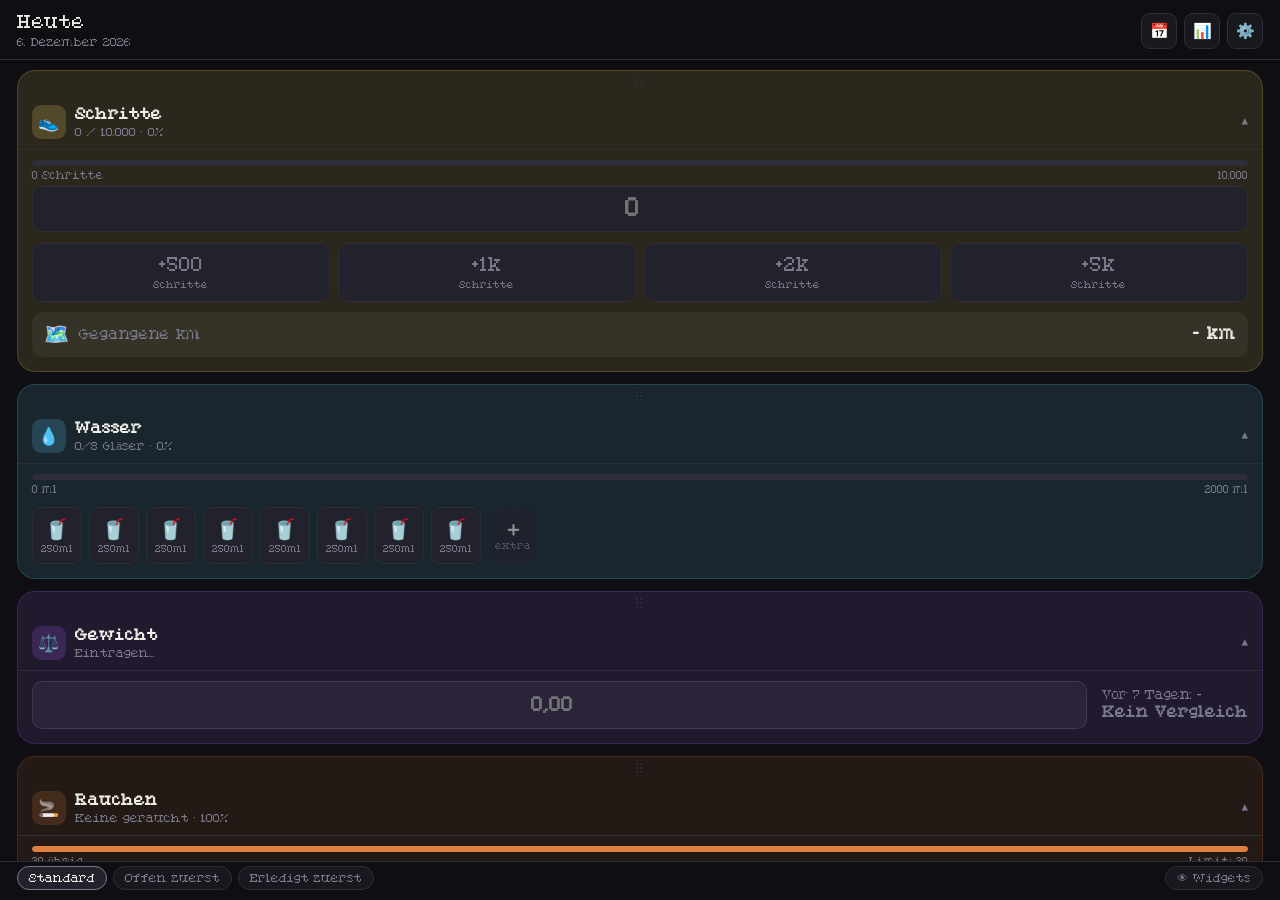
==== index.html @ 926d58eb "Fixed dropdown" ====
<!DOCTYPE html>
<html lang="de">
<head>
<meta charset="UTF-8">
<meta name="viewport" content="width=device-width, initial-scale=1.0, maximum-scale=1.0, user-scalable=no">
<title>Daytracker</title>
<link rel="stylesheet" href="style.css">
<link rel="icon" type="image/x-icon" href="/images/favicon.ico">
<link rel="apple-touch-icon" href="/images/apple-touch-icon.png">
</head>
<body>

<div class="hdr">
  <div class="hdr-date-wrap">
    <span class="hdr-title" id="hdr-title">Daytracker</span>
    <span class="hdr-sub" id="hdr-date"></span>
  </div>
  <div class="hdr-r">
    <div class="ibtn" onclick="openCal()">📅</div>
    <div class="ibtn" onclick="openStats()">📊</div>
    <div class="ibtn" onclick="openMenu()">⚙️</div>
  </div>
</div>

<div class="swipe-wrap" id="swipe-wrap">
  <div class="swipe-inner" id="swipe-inner">
    <div class="swipe-page" id="page-prev"></div>
    <div class="swipe-page" id="page-curr"></div>
    <div class="swipe-page" id="page-next"></div>
  </div>
</div>

<div class="bbar-sort">
  <div class="schip active" onclick="setSort('default',this)">Standard</div>
  <div class="schip" onclick="setSort('pending',this)">Offen zuerst</div>
  <div class="schip" onclick="setSort('done',this)">Erledigt zuerst</div>
  <div class="schip" onclick="openWVis()" style="margin-left:auto">👁 Widgets</div>
</div>

<div class="toast" id="toast"></div>

<!-- Statistiken Overlay -->
<div class="wvis-ov" id="stats-ov" style="z-index:350">
  <div class="ovhdr">
    <h2>📊 Statistiken</h2>
    <button class="back" onclick="closeStats()">✕</button>
  </div>
  <!-- Zeitraum & Metrik-Chips -->
  <div style="flex-shrink:0;padding:10px 17px 0;display:flex;flex-direction:column;gap:8px">
    <div style="display:flex;gap:6px;overflow-x:auto;scrollbar-width:none">
      <div class="schip active" id="sp-7"  onclick="setStatsPeriod(7,this)">7 Tage</div>
      <div class="schip"        id="sp-14" onclick="setStatsPeriod(14,this)">14 Tage</div>
      <div class="schip"        id="sp-30" onclick="setStatsPeriod(30,this)">30 Tage</div>
      <div class="schip"        id="sp-365" onclick="setStatsPeriod(365,this)">1 Jahr</div>
    </div>
    <div style="display:flex;gap:6px;flex-wrap:wrap" id="stats-metric-chips"></div>
  </div>
  <!-- Diagramme -->
  <div style="flex:1;overflow-y:auto;padding:12px 17px 30px;display:flex;flex-direction:column;gap:18px" id="stats-charts"></div>
</div>

<!-- Widget Sichtbarkeit -->
<div class="wvis-ov" id="wvis-ov">
  <div class="ovhdr"><h2>👁 Widgets</h2><button class="back" onclick="closeWVis()">✕</button></div>
  <div class="wvis-list" id="wvis-list"></div>
</div>

<div class="ov" id="ov-menu">
  <div class="ovhdr"><h2>⚙️ Einstellungen</h2><button class="back" onclick="closeMenu()">✕</button></div>
  <div class="mcards">
    <div class="mcard" onclick="goSub('ov-steps')"><div class="mcard-ico">👟</div><div class="mcard-txt"><b>Schritte</b><small>Tagesziel</small></div><div class="mcard-arr">›</div></div>
    <div class="mcard" onclick="goSub('ov-water')"><div class="mcard-ico">💧</div><div class="mcard-txt"><b>Wasser</b><small>Tagesziel, Glasgröße</small></div><div class="mcard-arr">›</div></div>
    <div class="mcard" onclick="goSub('ov-smoke')"><div class="mcard-ico">🚬</div><div class="mcard-txt"><b>Rauchen</b><small>Tagesziel</small></div><div class="mcard-arr">›</div></div>
    <div class="mcard" onclick="goSub('ov-groups')"><div class="mcard-ico">🗂</div><div class="mcard-txt"><b>Gruppen</b><small>Wochentage zuweisen</small></div><div class="mcard-arr">›</div></div>
    <div class="mcard" onclick="goSub('ov-ex')"><div class="mcard-ico">🏋️</div><div class="mcard-txt"><b>Übungen</b><small>Sets, Wiederholungen, Gruppe</small></div><div class="mcard-arr">›</div></div>
    <div class="mcard" onclick="goSub('ov-meals')"><div class="mcard-ico">🥗</div><div class="mcard-txt"><b>Mahlzeiten</b><small>Kalorien, Beschreibung, Mealtime</small></div><div class="mcard-arr">›</div></div>
    <div class="mcard" onclick="goSub('ov-data')"><div class="mcard-ico">💾</div><div class="mcard-txt"><b>Daten</b><small>Export & Import</small></div><div class="mcard-arr">›</div></div>
  </div>
</div>

<div class="ov" id="ov-steps">
  <div class="ovhdr"><button class="back" onclick="backSub('ov-steps')">‹</button><h2>👟 Schritte</h2></div>
  <div class="mscroll">
    <section>
      <h3>Tagesziel</h3>
      <div class="frow"><label>Ziel (Schritte)</label><input class="fi num" type="number" id="s-steps-goal" min="1000" max="100000" step="500" oninput="onStepsC()" style="width:110px"></div>
    </section>
  </div>
</div>

<div class="ov" id="ov-water">
  <div class="ovhdr"><button class="back" onclick="backSub('ov-water')">‹</button><h2>💧 Wasser</h2></div>
  <div class="mscroll">
    <section>
      <h3>Ziel & Glas</h3>
      <div class="frow"><label>Tagesziel (ml)</label><input class="fi num" type="number" id="s-goal" min="500" max="15000" step="100" oninput="onWC()"></div>
      <div class="frow"><label>Glasgröße (ml)</label><input class="fi num" type="number" id="s-gml" min="50" max="2000" step="50" oninput="onWC()"></div>
      <div class="wnote" id="wnote"></div>
    </section>
  </div>
</div>

<div class="ov" id="ov-groups">
  <div class="ovhdr"><button class="back" onclick="backSub('ov-groups')">‹</button><h2>🗂 Gruppen</h2></div>
  <div class="mscroll">
    <section><h3>Bestehende Gruppen</h3><div class="cfg-list" id="grp-list"></div></section>
    <section>
      <h3>Gruppe hinzufügen</h3>
      <div class="aform">
        <div class="arow"><input class="fi flex" type="text" id="ng-name" placeholder="Gruppenname..."><input class="fi" type="color" id="ng-col" value="#c8f060"></div>
        <div class="dchips" id="ng-days"></div>
        <button class="btn gr full" onclick="addGroup()">+ Gruppe hinzufügen</button>
      </div>
    </section>
  </div>
</div>

<div class="ov" id="ov-ex">
  <div class="ovhdr"><button class="back" onclick="backSub('ov-ex')">‹</button><h2>🏋️ Übungen</h2></div>
  <div class="mscroll">
    <section><h3>Bestehende Übungen</h3><div class="cfg-list" id="ex-list"></div></section>
    <section>
      <h3 id="ex-form-title">Übung hinzufügen</h3>
      <div class="aform">
        <div class="arow"><span id="nex-ico" class="itap" onclick="openIP('nex')">🏋️</span><input class="fi flex" type="text" id="nex-name" placeholder="Übungsname..."></div>
        <div class="arow"><input class="fi" type="number" id="nex-sets" placeholder="Sets" min="1" max="20" style="flex:1"><input class="fi" type="number" id="nex-max" placeholder="Max Reps" min="1" max="999" style="flex:1"></div>
        <div class="arow" style="align-items:center;gap:10px;padding:6px 0">
          <label style="display:flex;align-items:center;gap:7px;font-size:13px;cursor:pointer;flex:1">
            <input type="checkbox" id="nex-onearm" style="width:16px;height:16px;accent-color:var(--accent2);cursor:pointer">
            Einarmig (R/L pro Satz)
          </label>
        </div>
        <select class="fi full" id="nex-grp"></select>
        <button class="btn gr full" id="btn-add-ex" onclick="addEx()">+ Übung hinzufügen</button>
      </div>
    </section>
  </div>
</div>

<div class="ov" id="ov-meals">
  <div class="ovhdr"><button class="back" onclick="backSub('ov-meals')">‹</button><h2>🥗 Mahlzeiten</h2></div>
  <div class="mscroll">
    <section>
      <h3>Kalorienziel</h3>
      <div class="frow"><label>Tagesziel (kcal)</label><input class="fi num" type="number" id="s-cal-goal" min="500" max="10000" step="100" oninput="onCalC()" style="width:110px"></div>
    </section>
    <section><h3>Bestehende Einträge</h3><div class="cfg-list" id="ml-list"></div></section>
    <section>
      <h3 id="ml-form-title">Eintrag hinzufügen</h3>
      <div class="aform">
        <div class="arow"><span id="nml-ico" class="itap" onclick="openIP('nml')">🥗</span><input class="fi flex" type="text" id="nml-name" placeholder="Name..."></div>
        <div class="dchips" id="nml-types">
          <div class="dchip on" data-t="Frühstück">Frühstück</div>
          <div class="dchip" data-t="Mittagessen">Mittagessen</div>
          <div class="dchip" data-t="Abendessen">Abendessen</div>
          <div class="dchip" data-t="Snack">Snack</div>
        </div>
        <div class="arow">
          <input class="fi num" type="number" id="nml-cals" placeholder="kcal" min="0" style="flex:1">
          <input class="fi flex" type="text" id="nml-desc" placeholder="Details (optional)..." style="flex:2">
        </div>
        <button class="btn pk full" id="btn-add-ml" onclick="addMl()">+ Hinzufügen</button>
      </div>
    </section>
  </div>
</div>

<!-- Cheat Meal Overlay – mit Vorauswahl -->
<div class="ov" id="ov-cheat">
  <div class="ovhdr"><h2>🍩 Cheat Meal</h2><button class="back" onclick="closeCheat()">✕</button></div>
  <div class="mscroll">
    <div id="cm-prev-section" class="cm-pick-section" style="display:none">
      <span class="cm-pick-label">Bereits erstellt – tippen zum Übernehmen</span>
      <div class="cm-prev-list" id="cm-prev-list"></div>
      <div class="cm-sep">oder neu eingeben</div>
    </div>
    <div class="aform">
      <div class="arow"><span id="ch-ico" class="itap" onclick="openIP('ch')">🍩</span><input class="fi flex" type="text" id="ch-name" placeholder="Was gab's?"></div>
      <div class="arow">
        <input class="fi num" type="number" id="ch-cals" placeholder="kcal" min="0" style="flex:1">
        <input class="fi flex" type="text" id="ch-desc" placeholder="Details (optional)..." style="flex:2">
      </div>
      <select class="fi full" id="ch-type">
        <option value="Snack">Snack</option>
        <option value="Frühstück">Frühstück</option>
        <option value="Mittagessen">Mittagessen</option>
        <option value="Abendessen">Abendessen</option>
      </select>
      <button class="btn pk full" id="btn-save-cheat" onclick="saveCheat()">+ Eintragen</button>
    </div>
  </div>
</div>

<div class="ov" id="ov-smoke">
  <div class="ovhdr"><button class="back" onclick="backSub('ov-smoke')">‹</button><h2>🚬 Rauchen</h2></div>
  <div class="mscroll">
    <section>
      <h3>Tagesziel</h3>
      <div class="frow"><label>Max. Zigaretten</label><input class="fi num" type="number" id="s-smoke-goal" min="1" max="100" step="1" oninput="onSmokeC()" style="width:110px"></div>
    </section>
  </div>
</div>

<div class="ov" id="ov-data">
  <div class="ovhdr"><button class="back" onclick="backSub('ov-data')">‹</button><h2>💾 Daten</h2></div>
  <div class="mscroll">
    <section>
      <h3>Export & Import</h3>
      <div class="wnote">Exportiere alle Daten als JSON-Datei oder importiere eine vorhandene Sicherung.</div>
      <div class="exp-row">
        <button class="exp-btn" onclick="exportData()">📤 Exportieren</button>
        <label class="exp-btn">📥 Importieren<input type="file" id="impin" accept=".json" onchange="importData(this)" style="display:none"></label>
      </div>
    </section>
  </div>
</div>

<!-- Kalender – mit Swipe -->
<div class="ov" id="ov-cal">
  <div class="ovhdr"><h2>📅 Kalender</h2><button class="back" onclick="closeCal()">✕</button></div>
  <div class="mscroll" style="overflow:hidden;display:flex;flex-direction:column;padding:10px 14px 20px">
    <div class="cal-nav">
      <div class="cal-navbtn" onclick="calMove(-1)">‹</div>
      <h3 id="cal-title"></h3>
      <div class="cal-navbtn" onclick="calMove(1)">›</div>
    </div>
    <div style="flex:1;overflow:hidden;position:relative">
      <div id="cal-swipe-inner" style="display:flex;width:300%;height:100%;transition:transform .28s cubic-bezier(.4,0,.2,1);transform:translateX(-33.333%)">
        <div id="cal-page-prev" style="flex-shrink:0;width:33.3333%;display:flex;flex-direction:column"></div>
        <div id="cal-page-curr" style="flex-shrink:0;width:33.3333%;display:flex;flex-direction:column"></div>
        <div id="cal-page-next" style="flex-shrink:0;width:33.3333%;display:flex;flex-direction:column"></div>
      </div>
    </div>
    <div class="cal-legend" id="cal-legend"></div>
  </div>
</div>

<div class="ipov" id="ipov">
  <div class="ipbox">
    <h4>Icon wählen <button onclick="closeIP()">✕</button></h4>
    <div class="igrid" id="igrid"></div>
  </div>
</div>

<script>
const DS_SHORT=['Mo','Di','Mi','Do','Fr','Sa','So'];
const DS_LONG=['Montag','Dienstag','Mittwoch','Donnerstag','Freitag','Samstag','Sonntag'];
const JS2D=[6,0,1,2,3,4,5];
const ICONS = ['🍎','🍌','🍉','🍇','🍓','🫐','🍒','🍑','🍍','🥝','🥑','🥦','🥕','🌽','🥐','🍞','🥞','🧀','🥩','🍗','🥓','🍔','🍟','🍕','🌭','🥪','🌮','🌯','🥗','🍝','🍜','🍲','🍛','🍣','🍱','🥟','🍤','🍙','🍚','🍦','🍧','🍨','🍩','🍪','🎂','🍰','🍫','🍬','🍭','🍮','🍯','🥤','🧃','🥛','☕','🍵','🧉','🏋️','🏃','🚶','🚴','🚵','🏊','🤽','🚣','🏄','🧗','🧘','🤸','🤺','🥊','🥋','💪','👟','⚽','🏀','🏈','⚾','🎾','🏐','🏉','🏓','🏸','🏒','🏏','⛳','🏹','🎿','🏂','⛸️','🛹','🛼'];
const MONTH_DE=['Januar','Februar','März','April','Mai','Juni','Juli','August','September','Oktober','November','Dezember'];

let cfg={water:{goalMl:2000,glassMl:250,icon:'🫙'},steps:{goal:10000},groups:[],exercises:[],meals:[],smoke:{goal:20},widgetOrder:null,hiddenWidgets:[]};
let logs={};
let sortMode='default';
let ipt=null;

let activeDate = new Date();
activeDate.setHours(0,0,0,0);
let calViewYear,calViewMonth;
let pendIco={glass:'🥤',nex:'🏋️',nml:'🥗',ch:'🍩'};
let cheatKey=null;
let editExIdx = -1;
let editMlIdx = -1;

// ══ WIDGET VISIBILITY ══
const WIDGET_DEFS = [
  {id:'ws',label:'Schritte',icon:'👟'},
  {id:'ww',label:'Wasser',icon:'💧'},
  {id:'wf',label:'Übungen',icon:'🏋️'},
  {id:'wm',label:'Mahlzeiten',icon:'🥗'},
  {id:'wg',label:'Gewicht',icon:'⚖️'},
  {id:'wsmk',label:'Rauchen',icon:'🚬'},
];

function openWVis(){
  if(!cfg.hiddenWidgets)cfg.hiddenWidgets=[];
  const el=document.getElementById('wvis-list');
  el.innerHTML=WIDGET_DEFS.map(w=>{
    const vis=!cfg.hiddenWidgets.includes(w.id);
    return `<div class="wvis-item ${vis?'active':''}" onclick="toggleWidgetVis('${w.id}',this)">
      <span style="font-size:22px">${w.icon}</span>
      <span style="font-size:14px;font-weight:600;flex:1">${w.label}</span>
      <div class="wvis-check">${vis?'✓':''}</div>
    </div>`;
  }).join('');
  document.getElementById('wvis-ov').classList.add('open');
}
function closeWVis(){
  document.getElementById('wvis-ov').classList.remove('open');
  saveCfg();
  renderThreePages();
}
function toggleWidgetVis(wid,el){
  if(!cfg.hiddenWidgets)cfg.hiddenWidgets=[];
  const idx=cfg.hiddenWidgets.indexOf(wid);
  if(idx>=0){cfg.hiddenWidgets.splice(idx,1);el.classList.add('active');el.querySelector('.wvis-check').textContent='✓';}
  else{cfg.hiddenWidgets.push(wid);el.classList.remove('active');el.querySelector('.wvis-check').textContent='';}
}
function isWidgetHidden(prefix){
  return cfg.hiddenWidgets&&cfg.hiddenWidgets.includes(prefix);
}

// ══ SWIPE ITEMS ══
function initItemSwipes() {
  let sx=0, sy=0, sEl=null, sLocked=false;
  document.addEventListener('touchstart', e => {
    const el = e.target.closest('.sit-content');
    if(!el) return;
    sx = e.touches[0].clientX;
    sy = e.touches[0].clientY;
    sEl = el;
    sLocked = false;
    sEl.classList.add('swiping');
  }, {passive: true});
  document.addEventListener('touchmove', e => {
    if(!sEl) return;
    const dx = e.touches[0].clientX - sx;
    const dy = e.touches[0].clientY - sy;
    if(!sLocked) {
      if(Math.abs(dx) > Math.abs(dy) && Math.abs(dx) > 10) { sLocked = 'h'; }
      else if(Math.abs(dy) > 10) { sLocked = 'v'; sEl.classList.remove('swiping'); sEl = null; return; }
    }
    if(sLocked === 'h') {
      if(e.cancelable) e.preventDefault();
      const wrap = sEl.parentElement;
      const hasDel = !!sEl.dataset.del;
      const hasEdit = !!sEl.dataset.edit;
      let moveX = dx;
      if(dx > 0 && !hasDel) moveX = 0;
      if(dx < 0 && !hasEdit) moveX = 0;
      sEl.style.transform = `translateX(${moveX}px)`;
      if(moveX > 0) {
        wrap.style.background = '#ff3b30';
        wrap.querySelector('.sit-bg-l').style.display='flex';
        if(wrap.querySelector('.sit-bg-r')) wrap.querySelector('.sit-bg-r').style.display='none';
      } else if (moveX < 0) {
        wrap.style.background = '#34c759';
        wrap.querySelector('.sit-bg-l').style.display='none';
        if(wrap.querySelector('.sit-bg-r')) wrap.querySelector('.sit-bg-r').style.display='flex';
      } else {
        wrap.style.background='';
        if(wrap.querySelector('.sit-bg-l')) wrap.querySelector('.sit-bg-l').style.display='none';
        if(wrap.querySelector('.sit-bg-r')) wrap.querySelector('.sit-bg-r').style.display='none';
      }
    }
  }, {passive: false});
  document.addEventListener('touchend', e => {
    if(!sEl) return;
    const dx = e.changedTouches[0].clientX - sx;
    sEl.classList.remove('swiping');
    if(sLocked === 'h') {
      if(dx > 80 && sEl.dataset.del) { new Function(sEl.dataset.del)(); sEl.style.transform = 'translateX(0)'; }
      else if(dx < -80 && sEl.dataset.edit) { new Function(sEl.dataset.edit)(); sEl.style.transform = 'translateX(0)'; }
      else { sEl.style.transform = 'translateX(0)'; }
      const wrap=sEl?sEl.parentElement:null;
      if(wrap){wrap.style.background='';if(wrap.querySelector('.sit-bg-l'))wrap.querySelector('.sit-bg-l').style.display='none';if(wrap.querySelector('.sit-bg-r'))wrap.querySelector('.sit-bg-r').style.display='none';}
    }
    sEl = null; sLocked = false;
  }, {passive: true});
}

// ══ DAY SWIPE ══
function initSwipe(){
  const wrap=document.getElementById('swipe-wrap');
  const inner=document.getElementById('swipe-inner');
  let sx=0,sy=0,locked=null,moved=false;
  wrap.addEventListener('touchstart',e=>{
    if(e.target.closest('.sit-content')||e.target.closest('.drgh')||e.target.closest('.step-inp')||e.target.closest('.exlist')||e.target.closest('.mlist'))return;
    sx=e.touches[0].clientX;sy=e.touches[0].clientY;locked=null;moved=false;inner.classList.remove('no-anim');
  },{passive:true});
  wrap.addEventListener('touchmove',e=>{
    if(e.target.closest('.sit-content')||e.target.closest('.drgh')||e.target.closest('.step-inp')||e.target.closest('.exlist')||e.target.closest('.mlist'))return;
    const dx=e.touches[0].clientX-sx;const dy=e.touches[0].clientY-sy;
    if(!locked){if(Math.abs(dx)>Math.abs(dy)&&Math.abs(dx)>8)locked='h';else if(Math.abs(dy)>8)locked='v';}
    if(locked==='h'){if(e.cancelable)e.preventDefault();inner.classList.add('no-anim');inner.style.transform=`translateX(calc(-33.333% + ${dx}px))`;moved=true;}
  },{passive:false});
  wrap.addEventListener('touchend',e=>{
    if(!moved)return;
    const dx=e.changedTouches[0].clientX-sx;inner.classList.remove('no-anim');
    if(dx<-50){inner.style.transform=`translateX(-66.666%)`;setTimeout(()=>shiftDays(1),280);}
    else if(dx>50){inner.style.transform=`translateX(0%)`;setTimeout(()=>shiftDays(-1),280);}
    else{inner.style.transform=`translateX(-33.333%)`;}
    locked=null;moved=false;
  },{passive:true});
}

// ══ CALENDAR SWIPE ══
function initCalSwipe(){
  const inner=document.getElementById('cal-swipe-inner');
  const ov=document.getElementById('ov-cal');
  let sx=0,sy=0,locked=null,moved=false;
  ov.addEventListener('touchstart',e=>{
    if(!e.target.closest('#cal-swipe-inner'))return;
    if(e.target.closest('.cal-navbtn'))return;
    sx=e.touches[0].clientX;sy=e.touches[0].clientY;locked=null;moved=false;
    inner.style.transition='none';
  },{passive:true});
  ov.addEventListener('touchmove',e=>{
    const dx=e.touches[0].clientX-sx;const dy=e.touches[0].clientY-sy;
    if(!locked){if(Math.abs(dx)>Math.abs(dy)&&Math.abs(dx)>8)locked='h';else if(Math.abs(dy)>8)locked='v';}
    if(locked==='h'){if(e.cancelable)e.preventDefault();inner.style.transform=`translateX(calc(-33.333% + ${dx}px))`;moved=true;}
  },{passive:false});
  ov.addEventListener('touchend',e=>{
    if(!moved){inner.style.transition='';inner.style.transform='translateX(-33.333%)';return;}
    const dx=e.changedTouches[0].clientX-sx;
    inner.style.transition='transform .28s cubic-bezier(.4,0,.2,1)';
    if(dx<-50){inner.style.transform='translateX(-66.666%)';setTimeout(()=>{calMove(1);inner.style.transition='none';inner.style.transform='translateX(-33.333%)';setTimeout(()=>inner.style.transition='',50);},280);}
    else if(dx>50){inner.style.transform='translateX(0%)';setTimeout(()=>{calMove(-1);inner.style.transition='none';inner.style.transform='translateX(-33.333%)';setTimeout(()=>inner.style.transition='',50);},280);}
    else{inner.style.transform='translateX(-33.333%)';}
    locked=null;moved=false;
  },{passive:true});
}

// ══ CHEAT MEAL ══
function openCheat(key) {
  cheatKey = key;
  pendIco.ch = '🍩';
  document.getElementById('ch-ico').textContent = '🍩';
  document.getElementById('ch-name').value = '';
  document.getElementById('ch-cals').value = '';
  document.getElementById('ch-desc').value = '';
  document.getElementById('ch-type').value = 'Snack';
  document.getElementById('btn-save-cheat').textContent = '+ Eintragen';
  // Vorhandene Cheat Meals aus allen Logs sammeln
  const seen=new Map();
  Object.values(logs).forEach(l=>{if(l.cm)l.cm.forEach(c=>{if(c.name&&!seen.has(c.name))seen.set(c.name,c);});});
  const prevList=document.getElementById('cm-prev-list');
  const prevSection=document.getElementById('cm-prev-section');
  if(seen.size){
    prevSection.style.display='';
    prevList.innerHTML=[...seen.values()].map(c=>`
      <div class="cm-prev-item" onclick="pickPrevCheat(${JSON.stringify(c).replace(/"/g,'&quot;')})">
        <span style="font-size:18px">${c.icon||'🍩'}</span>
        <div style="flex:1">
          <div style="font-size:13px;font-weight:600">${c.name}</div>
          ${c.cals?`<div style="font-size:11px;color:var(--muted)">${c.cals} kcal · ${c.type||'Snack'}</div>`:''}
        </div>
      </div>`).join('');
  } else {
    prevSection.style.display='none';
    prevList.innerHTML='';
  }
  document.getElementById('ov-cheat').classList.add('open');
}
function pickPrevCheat(c){
  document.getElementById('ch-name').value=c.name||'';
  document.getElementById('ch-cals').value=c.cals||'';
  document.getElementById('ch-desc').value=c.desc||'';
  document.getElementById('ch-type').value=c.type||'Snack';
  pendIco.ch=c.icon||'🍩';
  document.getElementById('ch-ico').textContent=pendIco.ch;
  document.querySelectorAll('.cm-prev-item').forEach(el=>el.classList.remove('selected'));
  event.currentTarget.classList.add('selected');
}
function closeCheat(){document.getElementById('ov-cheat').classList.remove('open');}
function saveCheat() {
  const name = document.getElementById('ch-name').value.trim();
  const cals = parseInt(document.getElementById('ch-cals').value) || 0;
  const desc = document.getElementById('ch-desc').value.trim();
  const type = document.getElementById('ch-type').value;
  if (!name) { showToast('⚠️ Name fehlt'); return; }
  const log = glog(cheatKey);
  if (!log.cm) log.cm = [];
  log.cm.push({ id: 'c' + Date.now(), icon: pendIco.ch, name, cals, desc, type });
  showToast('🍩 Cheat Meal eingetragen!');
  saveLogs();
  closeCheat();
  buildPage('page-curr', activeDate);
}

// ══ REP TOGGLE ══
function tglRep(exId, si, maxReps, key) {
  const log = glog(key);
  if(!log.ed[exId]) log.ed[exId] = [];
  const cur = Number(log.ed[exId][si]) || 0;
  log.ed[exId][si] = cur > 0 ? 0 : maxReps;
  saveLogs();
  patchFitness(log, key);
}

function delCheat(id,key){
  if(!confirm('Cheat-Meal löschen?')) return;
  const log=glog(key);
  if(log.cm){log.cm=log.cm.filter(c=>c.id!==id);saveLogs();buildPage('page-curr', activeDate);}
}

function toKey(d){return d.getFullYear()+'-'+String(d.getMonth()+1).padStart(2,'0')+'-'+String(d.getDate()).padStart(2,'0');}
function getOffsetDate(d, off){const nd = new Date(d);nd.setDate(nd.getDate() + off);return nd;}
function shiftDays(off){activeDate.setDate(activeDate.getDate()+off);renderThreePages();}
function jumpToDate(d){activeDate=new Date(d);activeDate.setHours(0,0,0,0);renderThreePages();}

function saveCfg(){localStorage.setItem('dtc',JSON.stringify(cfg));}
function saveLogs(){localStorage.setItem('dtl',JSON.stringify(logs));}
function loadAll(){
  try{const c=localStorage.getItem('dtc');if(c){const parsed=JSON.parse(c);cfg={...cfg,...parsed};if(!cfg.hiddenWidgets)cfg.hiddenWidgets=[];}}catch(e){}
  try{const l=localStorage.getItem('dtl');if(l)logs=JSON.parse(l);}catch(e){}
}

function glog(key){
  if(!logs[key])logs[key]={wf:[],ed:{},md:{},sc:0,order:[],open:[],smokedArr:[],ew:{}};
  // Migration: altes smoked (Zahl) → smokedArr (Array)
  if(!logs[key].smokedArr){
    const n=logs[key].smoked||0;
    logs[key].smokedArr=Array.from({length:n},()=>true);
    delete logs[key].smoked;
  }
  if(!logs[key].ew)logs[key].ew={};
  return logs[key];
}

// ══ WIDGET ORDER (global, gespeichert) ══
// Speichert globale Reihenfolge als Array von Widget-Prefixen: ['ws','ww','wf','wm','wg']
function getGlobalOrder(){
  return cfg.widgetOrder && cfg.widgetOrder.length ? cfg.widgetOrder : ['ws','ww','wf','wm','wg','wsmk'];
}
function saveGlobalOrder(widgets){
  // widgets = NodeList oder Array von .widget Elementen
  cfg.widgetOrder=[...widgets].map(w=>{
    const id=w.id; // z.B. "ws-2024-01-01"
    const prefix=id.split('-')[0]; // z.B. "ws"
    return prefix;
  });
  saveCfg();
}

function renderThreePages(){
  const inner=document.getElementById('swipe-inner');
  inner.classList.add('no-anim');
  inner.style.transform='translateX(-33.333%)';
  const p = getOffsetDate(activeDate,-1);
  const c = activeDate;
  const n = getOffsetDate(activeDate,1);
  buildPage('page-prev', p);
  buildPage('page-curr', c);
  buildPage('page-next', n);
  const todayStr = toKey(new Date());
  const isToday = toKey(c) === todayStr;
  document.getElementById('hdr-title').textContent = isToday ? 'Heute' : DS_LONG[JS2D[c.getDay()]];
  document.getElementById('hdr-date').textContent = c.getDate()+'. '+MONTH_DE[c.getMonth()]+' '+c.getFullYear();
  setTimeout(()=>inner.classList.remove('no-anim'),50);
}

function buildPage(cid, d){
  const c = document.getElementById(cid);
  if(!c) return;
  c.innerHTML = '';
  const key = toKey(d);
  const log = glog(key);
  const wlist = document.createElement('div');
  wlist.id = 'wlist-' + key;
  wlist.className = 'wlist';

  const ng = Math.ceil(cfg.water.goalMl / cfg.water.glassMl);
  while(log.wf.length < ng) log.wf.push(false);

  // Nur aktive Gruppen berücksichtigen
  const dayExs = forDayKey(cfg.exercises, key);
  const dayMls = forDayKey(cfg.meals, key);

  // Widgets bauen
  const widgetMap = {};
  widgetMap['ws'] = mkSteps(log, key);
  widgetMap['ww'] = mkWater(log, ng, key);
  widgetMap['wf'] = dayExs.length ? mkFitness(log, dayExs, key) : null;
  widgetMap['wm'] = (dayMls.length || (log.cm && log.cm.length)) ? mkMeals(log, dayMls, key) : null;
  widgetMap['wg'] = mkWeight(log, key);
  widgetMap['wsmk'] = mkSmoke(log, key);

  // Globale Reihenfolge anwenden
  const order = getGlobalOrder();
  order.forEach(prefix=>{
    const w = widgetMap[prefix];
    if(!w) return;
    if(isWidgetHidden(prefix)){w.classList.add('hidden-widget');}
    wlist.appendChild(w);
  });
  // Falls ein Widget nicht in der Reihenfolge ist (Fallback)
  Object.keys(widgetMap).forEach(prefix=>{
    if(!order.includes(prefix)&&widgetMap[prefix]){
      if(isWidgetHidden(prefix))widgetMap[prefix].classList.add('hidden-widget');
      wlist.appendChild(widgetMap[prefix]);
    }
  });

  c.appendChild(wlist);

  const openIds = log.open.length ? log.open : ['ws-'+key, 'ww-'+key, 'wf-'+key, 'wm-'+key, 'wg-'+key, 'wsmk-'+key];
  wlist.querySelectorAll('.widget').forEach(w => w.classList.toggle('open', openIds.includes(w.id)));

  applySort(key);
  initDrag(log, key);
}

function dowFromDate(d){return JS2D[d.getDay()];}

// Filtert nach aktiven Gruppen UND Wochentag UND addedAt (nur heute+Zukunft)
function forDayKey(arr, key) {
  const d = new Date(key);
  const dow = JS2D[d.getDay()];
  const todayKey = toKey(new Date());
  return arr.filter(it => {
    // addedAt-Check: nur ab dem Tag anzeigen, an dem hinzugefügt wurde
    if(it.addedAt && key < it.addedAt) return false;
    if (!it.groupId) return true;
    const g = cfg.groups.find(g => g.id === it.groupId);
    if (!g) return true;
    // Inaktive Gruppe → nie anzeigen
    if (g.inactive) return false;
    return !g.days || g.days.length === 0 || g.days.includes(dow);
  });
}

function mkWater(log,ng,key){
  const f=log.wf.filter(Boolean).length;
  const ml=f*cfg.water.glassMl;
  const pct=Math.min(100,Math.round(ml/cfg.water.goalMl*100));
  const w=document.createElement('div');
  w.className='widget open'+(pct>=100?' done':'');w.id='ww-'+key;w.dataset.o=0;
  w.innerHTML=`<div class="drgh"><span>⠿</span></div>
    <div class="whdr" onclick="twid('ww-${key}','${key}')">
      <div class="wico wt" style="background:rgba(96,200,240,0.2)">💧</div>
      <div class="wtit"><b>Wasser</b><small>${f}/${ng} Gläser · ${pct}%</small></div>
      <div class="wchev">▾</div></div>
    <div class="wbody">
      <div class="prog"><div class="pbar"><div class="pfill w" style="width:${pct}%"></div></div>
        <div class="plbl"><span>${ml} ml</span><span>${cfg.water.goalMl} ml</span></div></div>
      <div class="glasses">${log.wf.map((v,i)=>`
        <div class="gbtn ${v?'on':''}" onclick="tgl(${i},'${key}')">
          <span>${v?'💧':'🥤'}</span><small>${cfg.water.glassMl}ml</small>
        </div>`).join('')}<div class="gbtn extra-add" onclick="addExtraGlass('${key}')"><span>＋</span><small>extra</small></div>
      </div></div>`;
  return w;
}
function tgl(i,key){
  const l=glog(key);
  const ng=Math.ceil(cfg.water.goalMl/cfg.water.glassMl);
  if(i >= ng) {
    // Extra-Slot: einzeln togglen, wenn abgewählt → diesen Slot entfernen
    l.wf[i] = !l.wf[i];
    if(!l.wf[i]) l.wf.splice(i, 1);
  } else {
    // Standard-Slot: kumulativ
    const lastActive = l.wf.slice(0, ng).lastIndexOf(true);
    if(lastActive === i) {
      // letzter aktiver → alle aus
      for(let x=0;x<ng;x++) l.wf[x]=false;
    } else {
      // sonst: alle bis i an, Rest aus
      for(let x=0;x<ng;x++) l.wf[x]=x<=i;
    }
    // Extras (ab ng) bleiben unberührt
  }
  saveLogs();buildPage('page-curr',activeDate);
}

function addExtraGlass(key){
  const l=glog(key);
  l.wf.push(true);
  saveLogs();buildPage('page-curr',activeDate);
}

function mkSteps(log,key){
  const sc=log.sc||0;const goal=cfg.steps.goal||10000;const pct=Math.min(100,Math.round(sc/goal*100));
  const w=document.createElement('div');
  w.className='widget open'+(pct>=100?' done':'');w.id='ws-'+key;w.dataset.o=-1;
  w.innerHTML=`<div class="drgh"><span>⠿</span></div>
    <div class="whdr" onclick="twid('ws-${key}','${key}')">
      <div class="wico" style="background:rgba(240,208,96,0.2)">👟</div>
      <div class="wtit"><b>Schritte</b><small>${sc.toLocaleString('de')} / ${goal.toLocaleString('de')} · ${pct}%</small></div>
      <div class="wchev">▾</div></div>
    <div class="wbody">
      <div class="prog"><div class="pbar"><div class="pfill s" style="width:${pct}%"></div></div>
        <div class="plbl"><span>${sc.toLocaleString('de')} Schritte</span><span>${goal.toLocaleString('de')}</span></div></div>
      <input class="step-inp" type="number" value="${sc||''}" placeholder="0" min="0"
        oninput="setSteps(this.value,'${key}')" inputmode="numeric">
      <div class="steps-row">
        ${[500,1000,2000,5000].map(n=>`<div class="step-btn" onclick="addSteps(${n},'${key}')"><span>+${n>=1000?n/1000+'k':n}</span><small>Schritte</small></div>`).join('')}
      </div>
      <div style="display:flex;align-items:center;gap:10px;margin-top:10px;background:rgba(255,255,255,0.05);border-radius:var(--rsm);padding:10px 12px">
        <span style="font-size:20px">🗺️</span>
        <span style="font-size:13px;color:var(--muted);flex:1">Gegangene km</span>
        <span class="km-txt" style="font-size:15px;font-weight:700;color:var(--text)">${sc>0?(sc*0.000762).toFixed(1):'-'} km</span>
      </div>
    </div>`;
  return w;
}

function patchSteps(log,key){
  const sc=log.sc||0;const goal=cfg.steps.goal||10000;const pct=Math.min(100,Math.round(sc/goal*100));
  const ws=document.getElementById('ws-'+key);if(!ws)return;
  ws.querySelector('.wtit small').textContent=`${sc.toLocaleString('de')} / ${goal.toLocaleString('de')} · ${pct}%`;
  const pf=ws.querySelector('.pfill');if(pf)pf.style.width=pct+'%';
  ws.querySelector('.plbl').children[0].textContent=sc.toLocaleString('de')+' Schritte';
  const kmEl=ws.querySelector('.km-txt');if(kmEl)kmEl.textContent=sc>0?(sc*0.000762).toFixed(1)+' km':'- km';
  ws.classList.toggle('done',pct>=100);
}
function setSteps(val,key){const log=glog(key);log.sc=Math.max(0,parseInt(val)||0);saveLogs();patchSteps(log,key);}
function addSteps(n,key){const log=glog(key);log.sc=(log.sc||0)+n;saveLogs();buildPage('page-curr', activeDate);}

function setWeight(val, key) {
  let num = parseFloat(val.replace(',', '.')) || 0;
  num = Math.round(num * 100) / 100;
  const log = glog(key);
  log.wg = num;
  saveLogs();
  const wg = document.getElementById('wg-'+key);
  if(wg){
    wg.classList.toggle('done', num > 0);
    const sub = wg.querySelector('.wtit small');
    if(sub) sub.textContent = num > 0 ? num.toLocaleString('de-DE') + ' kg' : 'Eintragen...';
  }
}

function mkWeight(log, key) {
  const curWeight = log.wg || 0;
  const d = new Date(key);d.setDate(d.getDate() - 7);
  const oldKey = toKey(d);const oldLog = logs[oldKey];
  const oldWeight = (oldLog && oldLog.wg) ? oldLog.wg : 0;
  let diffText = "Kein Vergleich", diffClass = "";
  if (curWeight > 0 && oldWeight > 0) {
    const diff = (curWeight - oldWeight).toFixed(2);
    if (diff > 0){diffText=`+${diff} kg`;diffClass="plus";}
    else if (diff < 0){diffText=`${diff} kg`;diffClass="minus";}
    else{diffText="±0 kg";}
  }
  const isDone = curWeight > 0;
  const w = document.createElement('div');
  w.className = 'widget open'+(isDone?' done':'');w.id = 'wg-' + key;w.dataset.o = 3;
  w.innerHTML = `
    <div class="drgh"><span>⠿</span></div>
    <div class="whdr" onclick="twid('wg-${key}','${key}')">
      <div class="wico" style="background:rgba(160, 96, 240, 0.2)">⚖️</div>
      <div class="wtit"><b>Gewicht</b><small>${curWeight > 0 ? curWeight.toLocaleString('de-DE') + ' kg' : 'Eintragen...'}</small></div>
      <div class="wchev">▾</div>
    </div>
    <div class="wbody">
      <div class="weight-row">
        <input class="weight-inp" type="number" step="0.01" value="${curWeight || ''}" 
          placeholder="0,00" 
          onchange="setWeight(this.value, '${key}')" 
          onfocus="if(this.value=='0')this.value=''"
          inputmode="decimal">
        <div class="weight-stats">
          <div style="margin-bottom:2px">Vor 7 Tagen: ${oldWeight > 0 ? oldWeight.toLocaleString('de-DE') + ' kg' : '-'}</div>
          <div class="weight-diff ${diffClass}">${diffText}</div>
        </div>
      </div>
    </div>`;
  return w;
}

function mkSmoke(log, key) {
  if(!cfg.smoke) cfg.smoke = {goal:20};
  const goal = cfg.smoke.goal || 20;
  if(!log.smokedArr) log.smokedArr = [];
  const arr = log.smokedArr;
  const smoked = arr.filter(Boolean).length;
  const remaining = Math.max(0, goal - smoked);
  const pct = Math.round(remaining / goal * 100);
  const isDone = smoked >= goal;
  const w = document.createElement('div');
  w.className = 'widget open' + (isDone ? ' done' : ''); w.id = 'wsmk-' + key; w.dataset.o = 4;
  let cigHtml = '';
  for(let i = 0; i < arr.length || i < goal; i++) {
    const isSmoked = !!arr[i];
    if(i < goal) {
      cigHtml += `<div class="gbtn ${isSmoked ? 'on smk-on' : ''}" onclick="tglSmoke(${i},'${key}')">
        <span>${isSmoked ? '🚬' : '🚭'}</span><small>${i+1}</small>
      </div>`;
    } else {
      // Extra (über goal)
      cigHtml += `<div class="gbtn on smk-on" onclick="tglSmoke(${i},'${key}')">
        <span>🚬</span><small>+${i-goal+1}</small>
      </div>`;
    }
  }
  const extra = arr.length > goal ? arr.filter(Boolean).length - Math.min(smoked, goal) : 0;
  const subtitle = smoked === 0 ? `Keine geraucht · 100%`
    : arr.length > goal ? `${smoked} geraucht (+${arr.length-goal} extra) · 0%`
    : `${smoked}/${goal} geraucht · ${pct}%`;
  w.innerHTML = `<div class="drgh"><span>⠿</span></div>
    <div class="whdr" onclick="twid('wsmk-${key}','${key}')">
      <div class="wico" style="background:rgba(200,120,60,0.2)">🚬</div>
      <div class="wtit"><b>Rauchen</b><small>${subtitle}</small></div>
      <div class="wchev">▾</div></div>
    <div class="wbody">
      <div class="prog"><div class="pbar"><div class="pfill smk" style="width:${pct}%"></div></div>
        <div class="plbl"><span>${remaining} übrig</span><span>Limit: ${goal}</span></div></div>
      <div class="glasses smk-grid">${cigHtml}<div class="gbtn extra-add" onclick="addExtraSmoke('${key}')"><span>＋</span><small>extra</small></div></div>
    </div>`;
  return w;
}
function tglSmoke(i, key) {
  const log = glog(key);
  const goal = cfg.smoke ? cfg.smoke.goal||20 : 20;
  if(!log.smokedArr) log.smokedArr = [];
  const arr = log.smokedArr;
  if(i >= goal) {
    // Extra-Slot: einzeln togglen, wenn abgewählt → diesen Slot entfernen
    if(i < arr.length) {
      arr[i] = !arr[i];
      if(!arr[i]) arr.splice(i, 1);
    }
  } else {
    // Standard-Slot: kumulativ
    while(arr.length < goal) arr.push(false);
    const lastActive = arr.slice(0, goal).lastIndexOf(true);
    if(lastActive === i) {
      // letzter aktiver → alle aus
      for(let x=0;x<goal;x++) arr[x]=false;
    } else {
      // alle bis i an, Rest aus
      for(let x=0;x<goal;x++) arr[x]=x<=i;
    }
    // Extras (ab goal) bleiben unberührt
  }
  saveLogs(); patchSmoke(log, key);
}
function addSmoke(n, key) {
  const log = glog(key);
  log.smoked = Math.max(0, (log.smoked||0) + n);
  saveLogs(); patchSmoke(log, key);
}
function setSmokeDirect(val, key) {
  const log = glog(key);
  log.smoked = Math.max(0, val);
  saveLogs(); patchSmoke(log, key);
}
function addExtraSmoke(key) {
  const log = glog(key);
  if(!log.smokedArr) log.smokedArr = [];
  const goal = cfg.smoke ? cfg.smoke.goal||20 : 20;
  // Füge einen neuen Slot über dem Limit hinzu
  const arr = log.smokedArr;
  while(arr.length < goal) arr.push(false);
  arr.push(true);
  saveLogs(); patchSmoke(log, key);
}
function patchSmoke(log, key) {
  const goal = cfg.smoke ? cfg.smoke.goal||20 : 20;
  if(!log.smokedArr) log.smokedArr = [];
  const arr = log.smokedArr;
  const smoked = arr.filter(Boolean).length;
  const remaining = Math.max(0, goal - smoked);
  const pct = Math.round(remaining / goal * 100);
  const wsmk = document.getElementById('wsmk-'+key); if(!wsmk) return;
  const subtitle = smoked === 0 ? `Keine geraucht · 100%`
    : arr.length > goal ? `${smoked} geraucht (+${arr.length-goal} extra) · 0%`
    : `${smoked}/${goal} geraucht · ${pct}%`;
  wsmk.querySelector('.wtit small').textContent = subtitle;
  const pf = wsmk.querySelector('.pfill.smk'); if(pf) pf.style.width = pct+'%';
  const plbl = wsmk.querySelector('.plbl');
  if(plbl){ plbl.children[0].textContent = remaining+' übrig'; plbl.children[1].textContent = 'Limit: '+goal; }
  wsmk.classList.toggle('done', smoked >= goal);
  const grid = wsmk.querySelector('.smk-grid');
  if(grid){
    let cigHtml = '';
    for(let i = 0; i < arr.length || i < goal; i++) {
      const isSmoked = !!arr[i];
      if(i < goal) {
        cigHtml += `<div class="gbtn ${isSmoked ? 'on smk-on' : ''}" onclick="tglSmoke(${i},'${key}')">
          <span>${isSmoked ? '🚬' : '🚭'}</span><small>${i+1}</small>
        </div>`;
      } else {
        cigHtml += `<div class="gbtn on smk-on" onclick="tglSmoke(${i},'${key}')">
          <span>🚬</span><small>+${i-goal+1}</small>
        </div>`;
      }
    }
    cigHtml += `<div class="gbtn extra-add" onclick="addExtraSmoke('${key}')"><span>＋</span><small>extra</small></div>`;
    grid.innerHTML = cigHtml;
  }
}

function countDone(log,ex){return(log.ed[ex.id]||[]).filter(v=>Number(v)>0).length;}
function countDoneEx(log,ex){return(log.ed[ex.id]||[]).filter(v=>Number(v)>0).length;}

function mkFitness(log, exs, key) {
  let tot = 0, done = 0;
  exs.forEach(ex => {
    const effectiveSets = ex.oneArm ? ex.sets * 2 : ex.sets;
    tot += effectiveSets;
    done += countDoneEx(log, ex);
  });
  const pct = tot > 0 ? Math.round(done / tot * 100) : 0;
  const dex = exs.filter(ex => countDoneEx(log, ex) >= (ex.oneArm ? ex.sets*2 : ex.sets)).length;
  let html = '';
  exs.forEach(ex => {
    const effectiveSets = ex.oneArm ? ex.sets * 2 : ex.sets;
    const vals = log.ed[ex.id] || [];
    const exWeight = (log.ew && log.ew[ex.id]) || '';
    const d = countDoneEx(log, ex);
    let sh = '';
    for (let s = 0; s < effectiveSets; s++) {
      const v = vals[s] ?? ''; const isDone = Number(v) > 0;
      let label;
      if(ex.oneArm) {
        const round = Math.floor(s/2)+1;
        label = (s%2===0 ? 'R' : 'L') + round;
      } else {
        label = 'S'+(s+1);
      }
      sh += `<div class="spill ${isDone ? 'done' : ''}"><span>${label}:</span>
  <input type="number" value="${v}" placeholder="0" min="0" max="999"
    oninput="setRep('${ex.id}',${s},this.value,'${key}')"
    onfocus="if(this.value=='0')this.value=''"
    onblur="if(this.value=='')this.value='0'"
    style="color:inherit;width:28px;background:transparent;border:none;text-align:right;font-weight:bold;font-size:14px;outline:none;padding:0" inputmode="numeric">
  <span>/${ex.maxReps}</span></div>`;
    }
    const g = ex.groupId ? cfg.groups.find(g => g.id === ex.groupId) : null;
    html += `<div class="exitem">
      <div class="extop">
        <span style="font-size:16px">${ex.icon || '🏋️'}</span>
        <span class="exname">${ex.name}${ex.oneArm ? ' <span style="font-size:9px;padding:1px 5px;border-radius:99px;background:rgba(96,200,240,.15);color:var(--accent2)">einarmig</span>' : ''}</span>
        <span class="exbadge">${d}/${effectiveSets} ✓</span>
        ${g ? `<span style="font-size:10px;padding:2px 6px;border-radius:99px;background:${g.color}22;color:${g.color};font-weight:600">${g.name}</span>` : ''}
      </div>
      <div style="display:flex;align-items:center;gap:6px;margin-bottom:6px">
        <span style="font-size:11px;color:var(--muted)">⚖️ Gewicht:</span>
        <input type="number" step="0.5" value="${exWeight}" placeholder="kg" min="0"
          oninput="setExWeight('${ex.id}',this.value,'${key}')"
          style="width:60px;background:var(--surface);border:1px solid var(--border);border-radius:6px;padding:3px 7px;color:var(--text);font-size:12px;font-family:inherit;outline:none;text-align:center" inputmode="decimal">
        <span style="font-size:11px;color:var(--muted)">kg</span>
      </div>
      <div class="srow">${sh}</div></div>`;
  });
  const w = document.createElement('div');
  w.className = 'widget open' + (pct >= 100 ? ' done' : ''); w.id = 'wf-' + key; w.dataset.o = 1;
  w.style.background = 'rgba(240, 96, 96, 0.12)';
  w.style.border = '1px solid rgba(240, 96, 96, 0.2)';
  w.innerHTML = `<div class="drgh"><span>⠿</span></div>
    <div class="whdr" onclick="twid('wf-${key}','${key}')">
      <div class="wico wf" style="background:rgba(240, 96, 96, 0.2)">🏋️</div>
      <div class="wtit"><b>Übungen</b><small>${dex}/${exs.length} Einheiten · ${done}/${tot} Sätze</small></div>
      <div class="wchev">▾</div></div>
    <div class="wbody">
      <div class="prog"><div class="pbar"><div class="pfill f" style="width:${pct}%"></div></div>
        <div class="plbl"><span>${done} erledigt</span><span>${tot} Sätze</span></div></div>
      <div class="exlist">${html || '<div class="empty">Keine Übungen für heute.</div>'}</div></div>`;
  return w;
}

function setRep(exId,si,val,key){
  const log=glog(key);
  if(!log.ed[exId])log.ed[exId]=[];
  log.ed[exId][si]=val;saveLogs();patchFitness(log,key);
}

function setExWeight(exId, val, key) {
  const log = glog(key);
  if(!log.ew) log.ew = {};
  log.ew[exId] = val;
  saveLogs();
}

function patchFitness(log,key){
  const dayExs=forDayKey(cfg.exercises,key);
  let tot=0,done=0;
  dayExs.forEach(ex=>{
    const eff = ex.oneArm ? ex.sets*2 : ex.sets;
    tot+=eff;
    done+=countDoneEx(log,ex);
  });
  const pct=tot>0?Math.round(done/tot*100):0;
  const wf=document.getElementById('wf-'+key);if(!wf)return;
  const doneEx=dayExs.filter(ex=>countDoneEx(log,ex)>=(ex.oneArm?ex.sets*2:ex.sets)).length;
  const sub=wf.querySelector('.wtit small');if(sub)sub.textContent=`${doneEx}/${dayExs.length} Einheiten · ${done}/${tot} Sätze`;
  const pf=wf.querySelector('.pfill.f');if(pf)pf.style.width=pct+'%';
  const pl=wf.querySelector('.plbl');if(pl)pl.children[0].textContent=done+' erledigt';
  wf.querySelectorAll('.exitem').forEach((item,ei)=>{
    const ex=dayExs[ei];if(!ex)return;
    const eff=ex.oneArm?ex.sets*2:ex.sets;
    const d=countDoneEx(log,ex);
    const badge=item.querySelector('.exbadge');if(badge)badge.textContent=`${d}/${eff} ✓`;
    const vals=log.ed[ex.id]||[];
    item.querySelectorAll('.spill').forEach((p,si)=>{p.classList.toggle('done', Number(vals[si])>0);});
  });
  wf.classList.toggle('done',pct>=100);
}

function mkMeals(log, meals, key) {
  if (!cfg.calories) cfg.calories = { goal: 2000 };
  if (!log.cm) log.cm = [];
  let chkCals = 0;
  meals.forEach(m => {
    const ts = m.types && m.types.length ? m.types : (m.type ? [m.type] : ['Snack']);
    ts.forEach(t => { if (log.md[m.id + '_' + t]) chkCals += (m.cals || 0); });
  });
  log.cm.forEach(c => { chkCals += (c.cals || 0); });
  const goal = cfg.calories.goal;
  const pct = Math.min(100, Math.round(chkCals / goal * 100));
  const order = ['Frühstück', 'Mittagessen', 'Abendessen', 'Snack'];
  const grouped = {};
  order.forEach(o => grouped[o] = []);
  meals.forEach(m => {
    const ts = m.types && m.types.length ? m.types : (m.type ? [m.type] : ['Snack']);
    ts.forEach(t => { if (grouped[t]) grouped[t].push({ ...m, currentType: t, isCheat: false }); });
  });
  log.cm.forEach(c => {
    const t = c.type || 'Snack';
    if (grouped[t]) grouped[t].push({ ...c, currentType: t, isCheat: true });
  });
  let html = '';
  order.forEach(t => {
    if (!grouped[t] || !grouped[t].length) return;
    html += `<div style="font-size:11px;color:var(--muted);margin:12px 0 6px 4px;font-weight:600;text-transform:uppercase;letter-spacing:0.5px">${t}</div>`;
    grouped[t].forEach(m => {
      if (m.isCheat) {
        html += `<div class="mitem cheat" onclick="delCheat('${m.id}','${key}')" style="cursor:pointer;border-left:3px solid #c8f060;padding-left:10px;background:rgba(255,255,255,0.03);margin-bottom:4px;">
            <div class="minf">
              <div class="mtim" style="color:#c8f060;font-weight:bold;">${(m.cals||0).toLocaleString('de')} kcal</div>
              <div class="mnam">${m.icon||'🍩'} ${m.name}</div>
              ${m.desc?`<div class="mdsc">${m.desc}</div>`:''}
            </div></div>`;
      } else {
        const itemKey = m.id + '_' + m.currentType;
        const on = !!log.md[itemKey];
        html += `<div class="mitem" onclick="tglM('${itemKey}','${key}')" style="display:flex;justify-content:space-between;align-items:center;cursor:pointer;margin-bottom:4px;">
            <div class="minf">
              <div class="mtim">${(m.cals||0).toLocaleString('de')} kcal</div>
              <div class="mnam" style="${on?'text-decoration:line-through;opacity:.6':''}">${m.icon||''} ${m.name}</div>
              ${m.desc?`<div class="mdsc">${m.desc}</div>`:''}
            </div>
            <div class="mchk ${on?'on':''}" style="margin-left:10px;flex-shrink:0;">${on?'✓':''}</div>
          </div>`;
      }
    });
  });
  const w = document.createElement('div');
  w.className = 'widget open' + (pct >= 100 ? ' done' : ''); w.id = 'wm-' + key; w.dataset.o = 2;
  w.style.background = 'rgba(200, 240, 96, 0.12)';
  w.style.border = '1px solid rgba(200, 240, 96, 0.2)';
  w.innerHTML = `<div class="drgh"><span>⠿</span></div>
    <div class="whdr" onclick="twid('wm-${key}','${key}')">
      <div class="wico wm" style="background:rgba(200, 240, 96, 0.2)">🥗</div>
      <div class="wtit"><b>Mahlzeiten</b><small>${chkCals.toLocaleString('de')} / ${goal.toLocaleString('de')} kcal · ${pct}%</small></div>
      <div class="wchev">▾</div></div>
    <div class="wbody">
      <div class="prog"><div class="pbar"><div class="pfill m" style="width:${pct}%"></div></div>
        <div class="plbl"><span>${chkCals.toLocaleString('de')} kcal</span><span>${goal.toLocaleString('de')} kcal</span></div></div>
      <div class="mlist">${html || '<div class="empty">Keine Einträge für heute.</div>'}</div>
      <button class="btn gy full" style="margin-top:12px;background:rgba(255,255,255,0.05)" onclick="openCheat('${key}')">+ Ungeplantes Essen</button>
    </div>`;
  return w;
}

function tglM(itemKey, key){
  const log = glog(key);log.md[itemKey] = !log.md[itemKey];saveLogs();buildPage('page-curr', activeDate);
}

function twid(id,key){
  const el=document.getElementById(id);if(!el)return;
  el.classList.toggle('open');
  const log=glog(key);
  log.open=[...document.querySelectorAll('#wlist-'+key+' .widget.open')].map(w=>w.id);
  saveLogs();
}

function setSort(m,el){
  sortMode=m;
  document.querySelectorAll('.schip').forEach(c=>c.classList.remove('active'));
  el.classList.add('active');
  applySort(toKey(activeDate));
}
function applySort(key){
  const c=document.getElementById('wlist-'+key);if(!c)return;
  const ws=[...c.querySelectorAll('.widget')];
  if(sortMode==='pending')ws.sort((a,b)=>a.classList.contains('done')-b.classList.contains('done'));
  else if(sortMode==='done')ws.sort((a,b)=>b.classList.contains('done')-a.classList.contains('done'));
  else ws.sort((a,b)=>+a.dataset.o - +b.dataset.o);
  ws.forEach(w=>c.appendChild(w));
}

function initDrag(log,key){
  const c=document.getElementById('wlist-'+key);if(!c)return;
  let drag=null,ph=null,oy=0,sy=0;
  c.querySelectorAll('.drgh').forEach(h=>{
    h.addEventListener('touchstart',st,{passive:true});
    h.addEventListener('mousedown',st);
  });
  function gy(e){return e.touches?e.touches[0].clientY:e.clientY;}
  function st(e){
    drag=e.currentTarget.closest('.widget');
    const r=drag.getBoundingClientRect();
    sy=gy(e);oy=r.top;
    ph=document.createElement('div');
    ph.style.cssText=`height:${r.height}px;border-radius:18px;background:var(--border);opacity:.2;`;
    c.insertBefore(ph,drag);
    drag.classList.add('dragging');
    drag.style.cssText=`position:fixed;top:${r.top}px;left:${r.left}px;width:${r.width}px;z-index:999;pointer-events:none;margin:0;opacity:.95;box-shadow:0 8px 24px rgba(0,0,0,.3);`;
    document.addEventListener('touchmove',mv,{passive:false});document.addEventListener('mousemove',mv);
    document.addEventListener('touchend',en);document.addEventListener('mouseup',en);
  }
  function mv(e){
    if(!drag)return;if(e.cancelable)e.preventDefault();
    const y=gy(e);
    drag.style.top=(oy+y-sy)+'px';
    const ss=[...c.querySelectorAll('.widget:not(.dragging)')];let ins=false;
    for(const s of ss){if(s===ph)continue;const r=s.getBoundingClientRect();if(y<r.top+r.height/2){c.insertBefore(ph,s);ins=true;break;}}
    if(!ins)c.appendChild(ph);
  }
  function en(){
    if(!drag)return;
    if(ph.parentNode)c.insertBefore(drag,ph);
    if(ph.parentNode)ph.remove();
    drag.classList.remove('dragging');drag.style.cssText='';
    // Globale Reihenfolge speichern
    saveGlobalOrder(c.querySelectorAll('.widget'));
    drag=null;ph=null;
    document.removeEventListener('touchmove',mv);document.removeEventListener('mousemove',mv);
    document.removeEventListener('touchend',en);document.removeEventListener('mouseup',en);
  }
}

function exportData(){
  const blob=new Blob([JSON.stringify({cfg,logs},null,2)],{type:'application/json'});
  const url=URL.createObjectURL(blob);const a=document.createElement('a');
  a.href=url;a.download=`daytracker.json`;a.click();URL.revokeObjectURL(url);
  showToast('📤 Exportiert!');
}
function importData(inp){
  const f=inp.files[0];if(!f)return;
  const r=new FileReader();
  r.onload=e=>{
    try{const d=JSON.parse(e.target.result);if(d.cfg)cfg=d.cfg;if(d.logs)logs=d.logs;saveCfg();saveLogs();renderThreePages();showToast('📥 Importiert!');}
    catch{showToast('❌ Import fehlgeschlagen');}
    inp.value='';
  };r.readAsText(f);
}

function moveEx(idx, dir) {
  const to = idx + dir;
  if (to < 0 || to >= cfg.exercises.length) return;
  const el = cfg.exercises.splice(idx, 1)[0];
  cfg.exercises.splice(to, 0, el);
  saveCfg();renderExList();renderThreePages();
}
function moveMl(idx, dir) {
  const to = idx + dir;
  if (to < 0 || to >= cfg.meals.length) return;
  const el = cfg.meals.splice(idx, 1)[0];
  cfg.meals.splice(to, 0, el);
  saveCfg();renderMlList();renderThreePages();
}

// ══ KALENDER ══
function openCal(){
  calViewYear=activeDate.getFullYear();calViewMonth=activeDate.getMonth();
  renderCal();
  document.getElementById('ov-cal').classList.add('open');
}
function closeCal(){document.getElementById('ov-cal').classList.remove('open');}
function calMove(dir){
  calViewMonth+=dir;
  if(calViewMonth<0){calViewMonth=11;calViewYear--;}
  if(calViewMonth>11){calViewMonth=0;calViewYear++;}
  renderCal();
}

function renderCalPage(pageId, year, month){
  const page = document.getElementById(pageId);
  if(!page) return;
  page.innerHTML='';

  // Wochentag-Header
  const hdr=document.createElement('div');
  hdr.className='cal-grid';
  hdr.style.cssText='margin-bottom:2px;grid-auto-rows:auto;flex:none';
  ['Mo','Di','Mi','Do','Fr','Sa','So'].forEach(d=>{
    const h=document.createElement('div');h.className='cal-dh';h.textContent=d;hdr.appendChild(h);
  });
  page.appendChild(hdr);

  const grid=document.createElement('div');
  grid.className='cal-grid';
  grid.style.flex='1';

  const firstDay=new Date(year,month,1);
  let startDow=firstDay.getDay()-1;if(startDow<0)startDow=6;
  const daysInMonth=new Date(year,month+1,0).getDate();
  for(let i=0;i<startDow;i++){
    const e=document.createElement('div');e.className='cal-day empty';grid.appendChild(e);
  }
  const todayNorm=new Date(new Date().getFullYear(),new Date().getMonth(),new Date().getDate());
  for(let d=1;d<=daysInMonth;d++){
    const date=new Date(year,month,d);
    const k=toKey(date);
    const isFuture=date>todayNorm;
    const isToday=date.getTime()===todayNorm.getTime();
    const log=logs[k];
    const el=document.createElement('div');
    el.className='cal-day'+(isFuture?' future':'')+(isToday?' today':'');
    if(k===toKey(activeDate))el.classList.add('selected');
    const cdn=document.createElement('div');cdn.className='cdn';cdn.textContent=d;el.appendChild(cdn);
    if(log){
      const wPct=()=>{const f=log.wf?log.wf.filter(Boolean).length:0;const ng=Math.ceil(cfg.water.goalMl/cfg.water.glassMl);return ng?Math.min(100,Math.round(f/ng*100)):0;};
      const sPct=()=>{const sc=log.sc||0;return cfg.steps.goal?Math.min(100,Math.round(sc/cfg.steps.goal*100)):0;};
      // Übungen: nur Übungen des jeweiligen Tages
      const fPct=()=>{
        const dayExs=forDayKey(cfg.exercises,k);
        let tot=0,done=0;
        dayExs.forEach(ex=>{const eff=ex.oneArm?ex.sets*2:ex.sets;tot+=eff;done+=(log.ed&&log.ed[ex.id]?log.ed[ex.id].filter(v=>Number(v)>0).length:0);});
        return tot?Math.min(100,Math.round(done/tot*100)):0;
      };
      const mPct=()=>{
        if(!cfg.calories)cfg.calories={goal:2000};
        let c=0;
        const dayMls=forDayKey(cfg.meals,k);
        dayMls.forEach(m=>{if(log.md&&log.md[m.id])c+=(m.cals||0);});
        if(log.cm)log.cm.forEach(ch=>{c+=(ch.cals||0);});
        return cfg.calories.goal?Math.min(100,Math.round(c/cfg.calories.goal*100)):0;
      };
      const wp=wPct(),sp=sPct(),fp=fPct(),mp=mPct();
      const dayExs2=forDayKey(cfg.exercises,k);
      const hasExs=dayExs2.length>0;
      const dayMls2=forDayKey(cfg.meals,k);
      const hasMls=dayMls2.length>0;
      if(wp>=100&&sp>=100&&(!hasExs||fp>=100)&&(!hasMls||mp>=100)){el.classList.add('all-done');}
      const bars=[{p:wp,c:'#60c8f0'},{p:sp,c:'#f0d060'},{p:fp,c:'#f06060'},{p:mp,c:'#c8f060'}].filter(b=>b.p>0);
      if(bars.length){
        const stats=document.createElement('div');stats.className='cal-day-stats';
        bars.forEach(b=>{
          const bar=document.createElement('div');bar.className='cal-stat-bar';
          const fill=document.createElement('div');fill.className='cal-stat-fill';
          fill.style.cssText=`width:${b.p}%;background:${b.c}`;
          bar.appendChild(fill);stats.appendChild(bar);
        });
        el.appendChild(stats);el.classList.add('has-data');
      }
    }
    el.onclick=()=>{jumpToDate(date);closeCal();};
    grid.appendChild(el);
  }
  page.appendChild(grid);
}

function renderCal(){
  document.getElementById('cal-title').textContent=MONTH_DE[calViewMonth]+' '+calViewYear;
  // Prev, Curr, Next Monat
  let pm=calViewMonth-1,py=calViewYear;if(pm<0){pm=11;py--;}
  let nm=calViewMonth+1,ny=calViewYear;if(nm>11){nm=0;ny++;}
  renderCalPage('cal-page-prev',py,pm);
  renderCalPage('cal-page-curr',calViewYear,calViewMonth);
  renderCalPage('cal-page-next',ny,nm);
  document.getElementById('cal-legend').innerHTML=`
    <div class="cl-item"><div class="cl-dot" style="background:#60c8f0"></div>Wasser</div>
    <div class="cl-item"><div class="cl-dot" style="background:#f0d060"></div>Schritte</div>
    <div class="cl-item"><div class="cl-dot" style="background:#f06060"></div>Übungen</div>
    <div class="cl-item"><div class="cl-dot" style="background:#c8f060"></div>Mahlzeiten</div>`;
}

function openMenu(){document.getElementById('ov-menu').classList.add('open');}
function closeMenu(){document.getElementById('ov-menu').classList.remove('open');renderThreePages();}
function goSub(id){
  document.getElementById('ov-menu').classList.remove('open');
  if(id==='ov-water')initWater();
  else if(id==='ov-steps')initSteps();
  else if(id==='ov-groups')initGroups();
  else if(id==='ov-ex')initEx();
  else if(id==='ov-meals')initMls();
  else if(id==='ov-smoke')initSmoke();
  document.getElementById(id).classList.add('open');
}
function backSub(id){document.getElementById(id).classList.remove('open');document.getElementById('ov-menu').classList.add('open');}

function initWater(){
  document.getElementById('s-goal').value=cfg.water.goalMl;
  document.getElementById('s-gml').value=cfg.water.glassMl;
  updWNote();
}
function onWC(){
  cfg.water.goalMl=parseInt(document.getElementById('s-goal').value)||2000;
  cfg.water.glassMl=parseInt(document.getElementById('s-gml').value)||250;
  saveCfg();updWNote();
}
function updWNote(){
  const g=parseInt(document.getElementById('s-goal').value)||cfg.water.goalMl;
  const m=parseInt(document.getElementById('s-gml').value)||cfg.water.glassMl;
  const n=Math.ceil(g/m);
  document.getElementById('wnote').textContent=`→ ${n} Gläser à ${m} ml = ${n*m} ml`;
}
function initSteps(){document.getElementById('s-steps-goal').value=cfg.steps.goal||10000;}
function onStepsC(){cfg.steps.goal=parseInt(document.getElementById('s-steps-goal').value)||10000;saveCfg();}

function initSmoke(){
  if(!cfg.smoke)cfg.smoke={goal:20};
  document.getElementById('s-smoke-goal').value=cfg.smoke.goal||20;
}
function onSmokeC(){
  if(!cfg.smoke)cfg.smoke={goal:20};
  cfg.smoke.goal=parseInt(document.getElementById('s-smoke-goal').value)||20;
  saveCfg();
}

// ══ GRUPPEN ══
function initGroups(){renderGrpList();renderDChips('ng-days',[]);}
function renderGrpList(){
  const el=document.getElementById('grp-list');
  if(!cfg.groups.length){el.innerHTML='<div class="empty">Noch keine Gruppen.</div>';return;}
  el.innerHTML=cfg.groups.map((g,i)=>`
    <div class="sit-wrap">
      <div class="sit-bg sit-bg-l">🗑</div>
      <div class="sit-bg sit-bg-r">✏️</div>
      <div class="sit-content crow" data-del="delGrp('${g.id}')" data-edit="editGrp(${i})">
        <div class="ctop">
          <div class="gdot" style="background:${g.color}"></div>
          <span class="cname">${g.name}${g.inactive?'<span class="grp-inactive-badge">inaktiv</span>':''}</span>
          <span class="gdays" style="font-size:11px;color:var(--muted)">${g.days&&g.days.length?g.days.map(d=>DS_SHORT[d]).join(', '):'alle Tage'}</span>
          <span onclick="toggleGrpActive('${g.id}');event.stopPropagation()" style="font-size:11px;padding:2px 8px;border-radius:99px;border:1px solid var(--border);cursor:pointer;background:var(--surface);margin-left:4px">${g.inactive?'aktivieren':'deaktiv.'}</span>
        </div>
      </div>
    </div>`).join('');
}
let editGrpIdx=-1;
function editGrp(i){
  const g=cfg.groups[i];
  editGrpIdx=i;
  document.getElementById('ng-name').value=g.name||'';
  document.getElementById('ng-col').value=g.color||'#c8f060';
  renderDChips('ng-days',g.days||[]);
  document.getElementById('ng-name').scrollIntoView({behavior:'smooth'});
  document.querySelector('#ov-groups .btn.gr').textContent='💾 Gruppe speichern';
}
function toggleGrpActive(id){
  const g=cfg.groups.find(g=>g.id===id);
  if(!g)return;
  g.inactive=!g.inactive;
  saveCfg();renderGrpList();renderThreePages();
  showToast(g.inactive?'🚫 Gruppe deaktiviert':'✅ Gruppe aktiviert');
}
function renderDChips(cid,sel){
  const el=document.getElementById(cid);if(!el)return;
  el.innerHTML=DS_SHORT.map((d,i)=>`<div class="dchip ${sel.includes(i)?'on':''}" data-d="${i}">${d}</div>`).join('');
  el.querySelectorAll('.dchip').forEach(c=>c.onclick=()=>c.classList.toggle('on'));
}
function getSelD(cid){return[...document.querySelectorAll(`#${cid} .dchip.on`)].map(c=>+c.dataset.d);}
function addGroup(){
  const name=document.getElementById('ng-name').value.trim();
  const color=document.getElementById('ng-col').value;
  const days=getSelD('ng-days');
  if(!name){showToast('⚠️ Name fehlt');return;}
  if(editGrpIdx>=0){
    cfg.groups[editGrpIdx]={...cfg.groups[editGrpIdx],name,color,days};
    editGrpIdx=-1;
    document.querySelector('#ov-groups .btn.gr').textContent='+ Gruppe hinzufügen';
    showToast('🗂 Gruppe gespeichert');
  } else {
    cfg.groups.push({id:'g'+Date.now(),name,color,days});
    showToast('🗂 Gruppe hinzugefügt');
  }
  saveCfg();
  document.getElementById('ng-name').value='';
  renderGrpList();renderDChips('ng-days',[]);refreshGrpSels();
}
function delGrp(id){
  if(!confirm('Gruppe wirklich löschen?'))return;
  cfg.groups=cfg.groups.filter(g=>g.id!==id);
  cfg.exercises.forEach(e=>{if(e.groupId===id)e.groupId=null;});
  cfg.meals.forEach(m=>{if(m.groupId===id)m.groupId=null;});
  saveCfg();renderGrpList();refreshGrpSels();
}
function refreshGrpSels(){
  buildGSel('nex-grp');buildGSel('nml-grp');
  if(document.getElementById('ov-ex').classList.contains('open'))renderExList();
  if(document.getElementById('ov-meals').classList.contains('open'))renderMlList();
}
function buildGSel(id){
  const el=document.getElementById(id);if(!el)return;
  const cur=el.value;
  el.innerHTML='<option value="">Keine Gruppe</option>'+
    cfg.groups.map(g=>`<option value="${g.id}">${g.name}${g.inactive?' (inaktiv)':''}</option>`).join('');
  el.value=cur;
}

// ══ ÜBUNGEN ══
function initEx(){renderExList();buildGSel('nex-grp');document.getElementById('nex-ico').textContent=pendIco.nex;}
function renderExList(){
  const el=document.getElementById('ex-list');if(!el)return;
  if(!cfg.exercises.length){el.innerHTML='<div class="empty">Noch keine Übungen.</div>';return;}
  el.innerHTML=cfg.exercises.map((ex,i)=>`<div class="sit-wrap">
  <div class="sit-bg sit-bg-l">🗑</div>
  <div class="sit-bg sit-bg-r">✏️</div>
  <div class="sit-content crow" data-del="delEx(${i})" data-edit="editEx(${i})">
    <div class="ctop">
      <span class="cico" onclick="openIP('ex_${i}'); event.stopPropagation()">${ex.icon||'🏋️'}</span>
      <span class="cname">${ex.name}${ex.oneArm?' <span style="font-size:9px;padding:1px 5px;border-radius:99px;background:rgba(96,200,240,.15);color:var(--accent2)">einarmig</span>':''}</span>
      <div class="sort-controls">
        <span class="sort-btn" onclick="event.stopPropagation();moveEx(${i},-1)">▲</span>
        <span class="sort-btn" onclick="event.stopPropagation();moveEx(${i},1)">▼</span>
      </div>
    </div>
    </div>
</div>`).join('');
}
function editEx(i){
  const ex=cfg.exercises[i];
  editExIdx=i;
  document.getElementById('nex-name').value=ex.name||'';
  document.getElementById('nex-sets').value=ex.sets||3;
  document.getElementById('nex-max').value=ex.maxReps||10;
  document.getElementById('nex-grp').value=ex.groupId||'';
  document.getElementById('nex-onearm').checked=!!ex.oneArm;
  pendIco.nex=ex.icon||'🏋️';
  document.getElementById('nex-ico').textContent=pendIco.nex;
  document.getElementById('btn-add-ex').textContent='💾 Speichern';
  document.getElementById('ex-form-title').textContent='Übung bearbeiten';
  document.getElementById('ex-form-title').scrollIntoView({behavior:'smooth'});
}
function addEx(){
  const name=document.getElementById('nex-name').value.trim();
  const sets=parseInt(document.getElementById('nex-sets').value)||3;
  const maxReps=parseInt(document.getElementById('nex-max').value)||10;
  const groupId=document.getElementById('nex-grp').value||null;
  const oneArm=document.getElementById('nex-onearm').checked;
  if(!name){showToast('⚠️ Name fehlt');return;}
  if(editExIdx>=0){
    cfg.exercises[editExIdx]={...cfg.exercises[editExIdx],icon:pendIco.nex,name,sets,maxReps,groupId,oneArm};
    editExIdx=-1;
    document.getElementById('btn-add-ex').textContent='+ Übung hinzufügen';
    document.getElementById('ex-form-title').textContent='Übung hinzufügen';
    showToast('🏋️ Übung gespeichert');
  }else{
    cfg.exercises.push({id:'ex'+Date.now(),icon:pendIco.nex,name,sets,maxReps,groupId,oneArm,addedAt:toKey(new Date())});
    showToast('🏋️ Übung hinzugefügt');
  }
  saveCfg();
  document.getElementById('nex-name').value='';document.getElementById('nex-sets').value='';document.getElementById('nex-max').value='';
  document.getElementById('nex-onearm').checked=false;
  pendIco.nex='🏋️';document.getElementById('nex-ico').textContent='🏋️';
  renderExList();
}
function delEx(i){
  if(!confirm('Übung wirklich löschen?'))return;
  cfg.exercises.splice(i,1);saveCfg();renderExList();
}

// ══ MAHLZEITEN ══
function initMls(){
  if(!cfg.calories)cfg.calories={goal:2000};
  document.getElementById('s-cal-goal').value=cfg.calories.goal;
  renderMlList();
  document.getElementById('nml-ico').textContent=pendIco.nml;
  const types=document.querySelectorAll('#nml-types .dchip');
  types.forEach(c=>{c.onclick=()=>c.classList.toggle('on');});
}
function onCalC(){
  if(!cfg.calories)cfg.calories={goal:2000};
  cfg.calories.goal=parseInt(document.getElementById('s-cal-goal').value)||2000;
  saveCfg();
}
function renderMlList(){
  const el=document.getElementById('ml-list');if(!el)return;
  if(!cfg.meals.length){el.innerHTML='<div class="empty">Noch keine Einträge.</div>';return;}
  el.innerHTML=cfg.meals.map((m,i)=>{
    const ts=m.types&&m.types.length?m.types:(m.type?[m.type]:['Snack']);
    return `<div class="sit-wrap">
  <div class="sit-bg sit-bg-l">🗑</div>
  <div class="sit-bg sit-bg-r">✏️</div>
  <div class="sit-content crow" data-del="delMl(${i})" data-edit="editMl(${i})">
    <div class="ctop" style="margin-bottom:0">
      <span class="cico" onclick="openIP('ml_${i}'); event.stopPropagation()">${m.icon||'🥗'}</span>
      <span class="cname">${ts.join(', ')} · ${m.name}</span>
      <div class="sort-controls">
        <span class="sort-btn" onclick="event.stopPropagation();moveMl(${i},-1)">▲</span>
        <span class="sort-btn" onclick="event.stopPropagation();moveMl(${i},1)">▼</span>
      </div>
    </div>
  </div>
</div>`;
  }).join('');
}
function editMl(i){
  const m=cfg.meals[i];
  editMlIdx=i;
  document.getElementById('nml-name').value=m.name||'';
  document.getElementById('nml-cals').value=m.cals||'';
  document.getElementById('nml-desc').value=m.desc||'';
  pendIco.nml=m.icon||'🥗';
  document.getElementById('nml-ico').textContent=pendIco.nml;
  const ts=m.types&&m.types.length?m.types:(m.type?[m.type]:['Snack']);
  document.querySelectorAll('#nml-types .dchip').forEach(c=>{c.classList.toggle('on', ts.includes(c.dataset.t));});
  document.getElementById('btn-add-ml').textContent='💾 Speichern';
  document.getElementById('ml-form-title').textContent='Eintrag bearbeiten';
  document.getElementById('ml-form-title').scrollIntoView({behavior:'smooth'});
}
function addMl(){
  const name=document.getElementById('nml-name').value.trim();
  const types=[...document.querySelectorAll('#nml-types .dchip.on')].map(c=>c.dataset.t);
  const cals=parseInt(document.getElementById('nml-cals').value)||0;
  const desc=document.getElementById('nml-desc').value.trim();
  if(!name){showToast('⚠️ Name fehlt');return;}
  if(!types.length){showToast('⚠️ Typ wählen');return;}
  if(editMlIdx>=0){
    cfg.meals[editMlIdx]={...cfg.meals[editMlIdx],icon:pendIco.nml,types,cals,name,desc};
    editMlIdx=-1;
    document.getElementById('btn-add-ml').textContent='+ Hinzufügen';
    document.getElementById('ml-form-title').textContent='Eintrag hinzufügen';
    showToast('🥗 Eintrag gespeichert');
  }else{
    cfg.meals.push({id:'m'+Date.now(),icon:pendIco.nml,types,cals,name,desc,addedAt:toKey(new Date())});
    showToast('🥗 Eintrag hinzugefügt');
  }
  saveCfg();
  document.getElementById('nml-name').value='';document.getElementById('nml-cals').value='';document.getElementById('nml-desc').value='';
  document.querySelectorAll('#nml-types .dchip').forEach(c=>c.classList.remove('on'));
  pendIco.nml='🥗';document.getElementById('nml-ico').textContent='🥗';
  renderMlList();
}
function delMl(i){
  if(!confirm('Mahlzeit wirklich löschen?'))return;
  cfg.meals.splice(i,1);saveCfg();renderMlList();
}

// ══ ICON PICKER ══
function openIP(target){
  ipt=target;
  document.getElementById('igrid').innerHTML=ICONS.map(ic=>`<div class="iopt" onclick="pickIC('${ic}')">${ic}</div>`).join('');
  document.getElementById('ipov').classList.add('open');
}
function closeIP(){document.getElementById('ipov').classList.remove('open');ipt=null;}
document.getElementById('ipov').addEventListener('click',function(e){if(e.target===this)closeIP();});
function pickIC(ic){
  if(!ipt){closeIP();return;}
  if(ipt==='nex'){pendIco.nex=ic;document.getElementById('nex-ico').textContent=ic;}
  else if(ipt==='nml'){pendIco.nml=ic;document.getElementById('nml-ico').textContent=ic;}
  else if(ipt==='ch'){pendIco.ch=ic;document.getElementById('ch-ico').textContent=ic;}
  else if(ipt.startsWith('ex_')){const i=+ipt.split('_')[1];cfg.exercises[i].icon=ic;saveCfg();renderExList();}
  else if(ipt.startsWith('ml_')){const i=+ipt.split('_')[1];cfg.meals[i].icon=ic;saveCfg();renderMlList();}
  closeIP();
}

let _tt;
function showToast(msg){
  const t=document.getElementById('toast');t.textContent=msg;t.classList.add('show');
  clearTimeout(_tt);_tt=setTimeout(()=>t.classList.remove('show'),2100);
}

// ══ STATISTIKEN ══
const STAT_METRICS_BASE = [
  {id:'water', label:'Wasser', color:'#60c8f0', unit:'%'},
  {id:'steps', label:'Schritte', color:'#f0d060', unit:'%'},
  {id:'fitness',label:'Übungen', color:'#f06060', unit:'%'},
  {id:'meals',  label:'Mahlzeiten',color:'#c8f060',unit:'%'},
  {id:'weight', label:'Gewicht',  color:'#a060f0', unit:'kg'},
  {id:'smoke',  label:'Rauchen',  color:'#e08040', unit:'Zig.'},
];
function getExerciseMetrics(){
  if(!cfg.exercises||!cfg.exercises.length) return [];
  const exColors=['#f06060','#f09060','#f0c060','#a0f060','#60f0b0','#60c8f0','#a060f0','#f060b0'];
  return cfg.exercises.map((ex,i)=>({
    id:'ex_'+ex.id,
    label:(ex.icon||'🏋️')+' '+ex.name,
    color:exColors[i%exColors.length],
    unit:'reps',
    exId:ex.id,
    isExercise:true,
  }));
}
function getAllMetrics(){ return [...STAT_METRICS_BASE, ...getExerciseMetrics()]; }
// visible exercise set (separate from statsVisible to keep things clean)
let statsExVisible = new Set();
let statsPeriod = 7;
let statsVisible = new Set(['water','steps','fitness','meals','weight','smoke']);

function openStats(){
  if(cfg.statsVisible) statsVisible=new Set(cfg.statsVisible);
  if(cfg.statsExVisible) statsExVisible=new Set(cfg.statsExVisible);
  if(cfg.statsPeriod) statsPeriod=cfg.statsPeriod;
  [7,14,30, 365].forEach(n=>{
    const el=document.getElementById('sp-'+n);
    if(el) el.classList.toggle('active', n===statsPeriod);
  });
  renderStatsChips();
  document.getElementById('stats-ov').classList.add('open');
  requestAnimationFrame(()=>requestAnimationFrame(()=>renderStatsCharts()));
}
function closeStats(){ document.getElementById('stats-ov').classList.remove('open'); }

function setStatsPeriod(n, el){
  statsPeriod = n;
  cfg.statsPeriod = n;
  saveCfg();
  document.querySelectorAll('#stats-ov .schip').forEach(c=>c.classList.remove('active'));
  el.classList.add('active');
  renderStatsCharts();
}

function renderStatsChips(){
  const el = document.getElementById('stats-metric-chips');
  const base = STAT_METRICS_BASE.map(m=>`
    <div class="schip ${statsVisible.has(m.id)?'active':''}"
      style="${statsVisible.has(m.id)?`border-color:${m.color};color:${m.color};background:${m.color}18`:''}"
      onclick="toggleStatMetric('${m.id}',this,'${m.color}')">${m.label}</div>
  `).join('');
  el.innerHTML = base;
  // Exercise accordion
  const exMets = getExerciseMetrics();
  if(!exMets.length) return;
  const exWrap = document.createElement('div');
  exWrap.style.cssText='width:100%;margin-top:6px;border:1px solid var(--border);border-radius:10px;overflow:hidden;';
  const anyVisible = exMets.some(m=>statsExVisible.has(m.id));
  exWrap.innerHTML=`
    <div id="ex-acc-hdr" onclick="toggleExAccordion()"
      style="display:flex;align-items:center;justify-content:space-between;padding:8px 12px;cursor:pointer;background:var(--surface2,var(--surface));user-select:none">
      <span style="font-size:12px;font-weight:700;color:var(--accent2)">🏋️ Übungen <span style="font-weight:400;color:var(--muted)">${statsExVisible.size} aktiv</span></span>
      <span id="ex-acc-arrow" style="font-size:11px;color:var(--muted);transition:transform .2s">${cfg.exAccOpen?'▴':'▾'}</span>
    </div>
    <div id="ex-acc-body" style="display:${cfg.exAccOpen?'block':'none'};padding:8px 10px 10px;border-top:1px solid var(--border);max-height:260px;overflow-y:auto">
      ${exMets.map(m=>`
        <label style="display:flex;align-items:center;gap:8px;padding:5px 2px;cursor:pointer;border-radius:6px">
          <input type="checkbox" ${statsExVisible.has(m.id)?'checked':''} onchange="toggleExMetric('${m.id}')"
            style="width:15px;height:15px;accent-color:${m.color};cursor:pointer;flex-shrink:0">
          <span style="font-size:12px;color:${statsExVisible.has(m.id)?m.color:'var(--text)'};font-weight:${statsExVisible.has(m.id)?'600':'400'}">${m.label}</span>
        </label>
      `).join('')}
    </div>`;
  el.appendChild(exWrap);
}

function toggleExAccordion(){
  cfg.exAccOpen = !cfg.exAccOpen;
  saveCfg();
  const body = document.getElementById('ex-acc-body');
  const arrow = document.getElementById('ex-acc-arrow');
  const hdrCount = document.querySelector('#ex-acc-hdr span span');
  if(body) body.style.display = cfg.exAccOpen ? 'block' : 'none';
  if(arrow) arrow.textContent = cfg.exAccOpen ? '▴' : '▾';
}

function toggleExMetric(id){
  if(statsExVisible.has(id)) statsExVisible.delete(id);
  else statsExVisible.add(id);
  cfg.statsExVisible=[...statsExVisible];
  saveCfg();
  renderStatsChips();
  renderStatsCharts();
}

function toggleStatMetric(id, el, color){
  if(statsVisible.has(id)){
    statsVisible.delete(id);
    el.classList.remove('active');
    el.style.borderColor=''; el.style.color=''; el.style.background='';
  } else {
    statsVisible.add(id);
    el.classList.add('active');
    el.style.borderColor=color; el.style.color=color; el.style.background=color+'18';
  }
  cfg.statsVisible=[...statsVisible];
  saveCfg();
  renderStatsCharts();
}

function getStatValue(key, metricId){
  const log = logs[key];
  if(!log) return null;
  if(metricId==='water'){
    const ng=Math.ceil(cfg.water.goalMl/cfg.water.glassMl)||8;
    const f=(log.wf||[]).filter(Boolean).length;
    return Math.round(f/ng*100);
  }
  if(metricId==='steps'){
    const goal=cfg.steps&&cfg.steps.goal||10000;
    return Math.min(100,Math.round((log.sc||0)/goal*100));
  }
  if(metricId==='fitness'){
    const dayExs=forDayKey(cfg.exercises,key);
    if(!dayExs.length) return null;
    let tot=0,done=0;
    dayExs.forEach(ex=>{const eff=ex.oneArm?ex.sets*2:ex.sets;tot+=eff;done+=(log.ed&&log.ed[ex.id]?log.ed[ex.id].filter(v=>Number(v)>0).length:0);});
    return tot?Math.round(done/tot*100):0;
  }
  if(metricId==='meals'){
    const dayMls=forDayKey(cfg.meals,key);
    if(!dayMls.length&&!(log.cm&&log.cm.length)) return null;
    const goal=cfg.calories&&cfg.calories.goal||2000;
    let c=0;
    dayMls.forEach(m=>{const ts=m.types&&m.types.length?m.types:(m.type?[m.type]:['Snack']);ts.forEach(t=>{if(log.md&&log.md[m.id+'_'+t])c+=(m.cals||0);});});
    if(log.cm)log.cm.forEach(ch=>c+=(ch.cals||0));
    return Math.min(100,Math.round(c/goal*100));
  }
  if(metricId==='weight') return log.wg>0?log.wg:null;
  if(metricId.startsWith('ex_')){
    const exId=metricId.slice(3);
    const ex=cfg.exercises&&cfg.exercises.find(e=>e.id===exId);
    if(!ex) return null;
    const kg=log.ew&&log.ew[exId]!==undefined&&log.ew[exId]!==''&&Number(log.ew[exId])>0?Number(log.ew[exId]):null;
    const vals=log.ed&&log.ed[exId]?log.ed[exId]:[];
    const avg=v=>{const d=v.filter(x=>Number(x)>0).map(Number);return d.length?Math.round(d.reduce((a,b)=>a+b,0)/d.length):null;};
    if(ex.oneArm){
      const R=avg(vals.filter((_,i2)=>i2%2===0));
      const L=avg(vals.filter((_,i2)=>i2%2===1));
      return (R!==null||L!==null||kg!==null)?{R,L,kg,oneArm:true}:null;
    }
    const reps=avg(vals);
    return (reps!==null||kg!==null)?{reps,kg,oneArm:false}:null;
  }
  if(metricId==='smoke'){
    const arr=log.smokedArr||[];
    const smoked=arr.filter(Boolean).length;
    return smoked>0?smoked:null;
  }
  return null;
}

function renderStatsCharts(){
  const container = document.getElementById('stats-charts');
  container.innerHTML='';
  const today = new Date(); today.setHours(0,0,0,0);
  const days=[];
  for(let i=statsPeriod-1;i>=0;i--){
    const d=new Date(today); d.setDate(d.getDate()-i);
    days.push({key:toKey(d), label:d.getDate()+'.'+(d.getMonth()+1)+'.'});
  }

  // ── helper: draw one line series ────────────────────────────────────────
  function drawLine(ctx,pts,color,xOf,yOf,dpr,showDots,dashed,padT,ch,fillUnder){
    if(pts.length===1&&showDots){ctx.beginPath();ctx.arc(xOf(pts[0].i),yOf(pts[0].v),3,0,Math.PI*2);ctx.fillStyle=color;ctx.fill();return;}
    if(pts.length<2) return;
    if(dashed) ctx.setLineDash([4,3]); else ctx.setLineDash([]);
    if(fillUnder){
      ctx.beginPath();ctx.moveTo(xOf(pts[0].i),yOf(pts[0].v));
      pts.forEach((p,pi)=>{if(pi===0)return;const prev=pts[pi-1];const cpx=(xOf(prev.i)+xOf(p.i))/2;ctx.bezierCurveTo(cpx,yOf(prev.v),cpx,yOf(p.v),xOf(p.i),yOf(p.v));});
      ctx.lineTo(xOf(pts[pts.length-1].i),padT+ch);ctx.lineTo(xOf(pts[0].i),padT+ch);ctx.closePath();
      const grad=ctx.createLinearGradient(0,padT,0,padT+ch);grad.addColorStop(0,color+'44');grad.addColorStop(1,color+'00');ctx.fillStyle=grad;ctx.fill();
    }
    ctx.beginPath();ctx.moveTo(xOf(pts[0].i),yOf(pts[0].v));
    pts.forEach((p,pi)=>{if(pi===0)return;const prev=pts[pi-1];const cpx=(xOf(prev.i)+xOf(p.i))/2;ctx.bezierCurveTo(cpx,yOf(prev.v),cpx,yOf(p.v),xOf(p.i),yOf(p.v));});
    ctx.strokeStyle=color;ctx.lineWidth=dashed?1.5:2;ctx.stroke();
    ctx.setLineDash([]);
    if(showDots) pts.forEach(p=>{ctx.beginPath();ctx.arc(xOf(p.i),yOf(p.v),3,0,Math.PI*2);ctx.fillStyle=color;ctx.fill();ctx.strokeStyle='#111';ctx.lineWidth=1.5;ctx.stroke();});
  }

  function makeCanvas(wrap,W,H,dpr){
    const c=document.createElement('canvas');
    c.width=W*dpr;c.height=H*dpr;c.style.width=W+'px';c.style.height=H+'px';
    wrap.appendChild(c);return c;
  }

  function addXLabels(wrap,days,step){
    const lw=document.createElement('div');lw.style.cssText='display:flex;justify-content:space-between;margin-top:3px;padding:0 2px';
    days.forEach((d,i)=>{const sp=document.createElement('span');sp.style.cssText='font-size:8px;color:var(--muted);flex:1;text-align:center;';sp.textContent=(i%step===0||i===days.length-1)?d.label:'';lw.appendChild(sp);});
    wrap.appendChild(lw);
  }

  const step=statsPeriod<=14?1:statsPeriod<=30?3:statsPeriod<=90?7:30;
  const dpr=window.devicePixelRatio||1;
  const showDots=statsPeriod<=30;

  // ── Base metrics ─────────────────────────────────────────────────────────
  STAT_METRICS_BASE.forEach(m=>{
    if(!statsVisible.has(m.id)) return;
    const vals=days.map(d=>({label:d.label,val:getStatValue(d.key,m.id)}));
    const nonNull=vals.filter(v=>v.val!==null);
    const hasData=nonNull.length>0;
    const avg=nonNull.length?Math.round(nonNull.reduce((a,b)=>a+b.val,0)/nonNull.length):null;
    const maxVal=nonNull.length?Math.max(...nonNull.map(v=>v.val)):null;

    const wrap=document.createElement('div');
    wrap.style.cssText='background:var(--surface);border:1px solid var(--border);border-radius:var(--r);padding:14px 14px 10px;';
    const hdr=document.createElement('div');hdr.style.cssText='display:flex;justify-content:space-between;align-items:center;margin-bottom:10px';
    hdr.innerHTML=`<span style="font-size:13px;font-weight:700;color:${m.color}">${m.label}</span>
      <span style="font-size:11px;color:var(--muted)">${avg!==null?`Ø ${avg}${m.unit} · Max ${maxVal}${m.unit}`:'Keine Daten'}</span>`;
    wrap.appendChild(hdr);

    if(!hasData){const e=document.createElement('div');e.style.cssText='text-align:center;padding:20px 0;font-size:12px;color:var(--muted)';e.textContent='Keine Daten für diesen Zeitraum';wrap.appendChild(e);container.appendChild(wrap);return;}

    const W=container.clientWidth-60,H=90;
    const canvas=makeCanvas(wrap,W,H,dpr);
    addXLabels(wrap,days,step);
    container.appendChild(wrap);

    const ctx=canvas.getContext('2d');ctx.scale(dpr,dpr);
    const padL=4,padR=4,padT=8,padB=4,cw=W-padL-padR,ch=H-padT-padB;
    const numVals=vals.map(v=>v.val!==null?v.val:null);
    const all=numVals.filter(v=>v!==null);
    let vMin=0,vMax=100;
    if(m.id==='weight'){vMin=Math.max(0,Math.min(...all)-5);vMax=Math.max(...all)+5;}
    if(m.id==='smoke'){vMin=0;vMax=Math.max(...all,cfg.smoke&&cfg.smoke.goal||20)+2;}
    const range=vMax-vMin||1;
    const xOf=i=>padL+i/(days.length-1||1)*cw;
    const yOf=v=>padT+ch-(v-vMin)/range*ch;

    ctx.strokeStyle='rgba(255,255,255,0.05)';ctx.lineWidth=1;
    [25,50,75,100].forEach(pct=>{if(pct<vMin||pct>vMax)return;const y=yOf(pct);ctx.beginPath();ctx.moveTo(padL,y);ctx.lineTo(padL+cw,y);ctx.stroke();});
    if(m.id==='smoke'){const sg=cfg.smoke&&cfg.smoke.goal||20;if(sg>=vMin&&sg<=vMax){const gy=yOf(sg);ctx.setLineDash([4,3]);ctx.strokeStyle=m.color+'88';ctx.lineWidth=1;ctx.beginPath();ctx.moveTo(padL,gy);ctx.lineTo(padL+cw,gy);ctx.stroke();ctx.setLineDash([]);}}

    const pts=[];numVals.forEach((v,i)=>{if(v!==null)pts.push({i,v});});
    drawLine(ctx,pts,m.color,xOf,yOf,dpr,showDots,false,padT,ch,true);
    if(pts.length){const p=pts[pts.length-1];ctx.fillStyle=m.color;ctx.font='bold 8px sans-serif';ctx.textAlign='right';ctx.fillText(Math.round(p.v)+m.unit,xOf(p.i),yOf(p.v)-6);}
  });

  // ── Exercise metrics: one chart per exercise with overlaid lines ──────────
  getExerciseMetrics().forEach(m=>{
    if(!statsExVisible.has(m.id)) return;
    const ex=cfg.exercises&&cfg.exercises.find(e=>e.id===m.exId);
    if(!ex) return;

    const rawVals=days.map(d=>({label:d.label,val:getStatValue(d.key,m.id)}));
    const hasData=rawVals.some(v=>v.val!==null);

    const wrap=document.createElement('div');
    wrap.style.cssText='background:var(--surface);border:1px solid var(--border);border-radius:var(--r);padding:14px 14px 10px;';

    // Header + last-value summary
    const lastV=(rawVals.filter(v=>v.val!==null).slice(-1)[0]||{}).val;
    let summaryHtml='Keine Daten';
    if(lastV){
      if(ex.oneArm) summaryHtml=`R: ${lastV.R??'–'} · L: ${lastV.L??'–'}${lastV.kg?' · '+lastV.kg+'kg':''}`;
      else summaryHtml=`Reps: ${lastV.reps??'–'}${lastV.kg?' · '+lastV.kg+' kg':''}`;
    }
    const hdr=document.createElement('div');hdr.style.cssText='display:flex;justify-content:space-between;align-items:center;margin-bottom:6px';
    hdr.innerHTML=`<span style="font-size:13px;font-weight:700;color:${m.color}">${m.label}</span>
      <span style="font-size:11px;color:var(--muted)">${summaryHtml}</span>`;
    wrap.appendChild(hdr);

    // Legend
    const leg=document.createElement('div');leg.style.cssText='display:flex;gap:10px;flex-wrap:wrap;margin-bottom:8px';
    const hasKg=rawVals.some(v=>v.val&&v.val.kg!==null);
    if(ex.oneArm){
      leg.innerHTML=`<span style="font-size:10px;color:${m.color};font-weight:600">● Reps R</span>
        <span style="font-size:10px;color:${m.color+'99'};font-weight:600">● Reps L</span>
        ${hasKg?`<span style="font-size:10px;color:#999;font-weight:600">- - - kg</span>`:''}`;
    } else {
      leg.innerHTML=`<span style="font-size:10px;color:${m.color};font-weight:600">● Reps (Ø)</span>
        ${hasKg?`<span style="font-size:10px;color:#999;font-weight:600">- - - kg</span>`:''}`;
    }
    wrap.appendChild(leg);

    if(!hasData){const e=document.createElement('div');e.style.cssText='text-align:center;padding:20px 0;font-size:12px;color:var(--muted)';e.textContent='Keine Daten für diesen Zeitraum';wrap.appendChild(e);container.appendChild(wrap);return;}

    const W=container.clientWidth-60,H=110;
    const canvas=makeCanvas(wrap,W,H,dpr);
    addXLabels(wrap,days,step);
    container.appendChild(wrap);

    const ctx=canvas.getContext('2d');ctx.scale(dpr,dpr);
    const padL=4,padR=4,padT=8,padB=4,cw=W-padL-padR,ch=H-padT-padB;
    const xOf=i=>padL+i/(days.length-1||1)*cw;

    // Reps series
    // For oneArm: use .R / .L, otherwise .reps
    const repsRvals=ex.oneArm?rawVals.map(v=>v.val!==null?v.val.R:null):rawVals.map(v=>v.val!==null?v.val.reps:null);
    const repsLvals=ex.oneArm?rawVals.map(v=>v.val!==null?v.val.L:null):null;
    const kgVals=rawVals.map(v=>v.val!==null?v.val.kg:null);

    const allReps=[...repsRvals,...(repsLvals||[])].filter(v=>v!==null);
    const allKg=kgVals.filter(v=>v!==null);

    // Reps Y axis
    const rMin=allReps.length?Math.max(0,Math.min(...allReps)-2):0;
    const rMax=allReps.length?Math.max(...allReps)+3:20;
    const rRange=rMax-rMin||1;
    const yReps=v=>padT+ch-(v-rMin)/rRange*ch;

    // kg Y axis (independent scale, same pixel space)
    const kMin=allKg.length?Math.max(0,Math.min(...allKg)-5):0;
    const kMax=allKg.length?Math.max(...allKg)+5:50;
    const kRange=kMax-kMin||1;
    const yKg=v=>padT+ch-(v-kMin)/kRange*ch;

    // Grid lines
    ctx.strokeStyle='rgba(255,255,255,0.05)';ctx.lineWidth=1;
    if(allReps.length){
      [0,0.33,0.66,1].forEach(f=>{const y=yReps(rMin+rRange*f);ctx.beginPath();ctx.moveTo(padL,y);ctx.lineTo(padL+cw,y);ctx.stroke();});
    }

    // Draw reps R (solid, fill)
    const ptsR=[];repsRvals.forEach((v,i)=>{if(v!==null)ptsR.push({i,v});});
    drawLine(ctx,ptsR,m.color,xOf,yReps,dpr,showDots,false,padT,ch,true);

    // Draw reps L (solid, no fill, lighter)
    if(ex.oneArm&&repsLvals){
      const ptsL=[];repsLvals.forEach((v,i)=>{if(v!==null)ptsL.push({i,v});});
      drawLine(ctx,ptsL,m.color+'99',xOf,yReps,dpr,showDots,false,padT,ch,false);
    }

    // Draw kg (dashed, grey, own Y scale)
    if(allKg.length){
      const ptsKg=[];kgVals.forEach((v,i)=>{if(v!==null)ptsKg.push({i,v});});
      drawLine(ctx,ptsKg,'#888888',xOf,yKg,dpr,false,true,padT,ch,false);
      if(ptsKg.length){const p=ptsKg[ptsKg.length-1];ctx.fillStyle='#888888';ctx.font='bold 8px sans-serif';ctx.textAlign='left';ctx.fillText(p.v+'kg',xOf(p.i)+4,yKg(p.v)+3);}
    }

    // Reps value label on last point
    if(ptsR.length){const p=ptsR[ptsR.length-1];ctx.fillStyle=m.color;ctx.font='bold 8px sans-serif';ctx.textAlign='right';ctx.fillText(p.v,xOf(p.i),yReps(p.v)-6);}
  });
}
loadAll();
renderThreePages();
initSwipe();
initItemSwipes();
initCalSwipe();
</script>
</body>
</html>
---- style.css ----
:root{--bg:#0f0f13;--surface:#18181f;--surface2:#22222d;--border:#2e2e3a;--accent:#c8f060;--accent2:#60c8f0;--accent3:#f060a8;--text:#f0eee8;--muted:#7a7a8a;--r:18px;--rsm:10px}
*{box-sizing:border-box;margin:0;padding:0;-webkit-tap-highlight-color:transparent}
html,body{height:100%;overflow:hidden}
body{background:var(--bg);color:var(--text);font-family:'DM Sans',sans-serif;display:flex;flex-direction:column}
.hdr{flex-shrink:0;background:var(--bg);border-bottom:1px solid var(--border);padding:13px 17px 10px;display:flex;align-items:center;justify-content:space-between;z-index:10}
.hdr h1{font-size:21px;letter-spacing:-.5px}
.hdr-sub{font-size:11px;color:var(--muted);display:block;margin-top:1px}
.hdr-r{display:flex;gap:7px}
.ibtn{background:var(--surface);border:1px solid var(--border);border-radius:9px;width:36px;height:36px;display:flex;align-items:center;justify-content:center;cursor:pointer;font-size:15px;transition:all .14s;flex-shrink:0}
.ibtn:active{transform:scale(.9);background:var(--surface2)}
.day-bar{flex-shrink:0;display:flex;gap:6px;padding:9px 17px 5px;overflow-x:auto;scrollbar-width:none}
.day-bar::-webkit-scrollbar{display:none}
.dtab{flex-shrink:0;padding:6px 13px;border-radius:99px;font-size:13px;font-weight:500;cursor:pointer;border:1px solid var(--border);background:var(--surface);color:var(--muted);transition:all .14s;white-space:nowrap}
.dtab.active{background:var(--accent);color:#111;border-color:var(--accent)}
.dtab.today{border-color:var(--accent2);color:var(--accent2)}
.dtab.active.today{background:var(--accent2);border-color:var(--accent2);color:#111}
.sort-bar{flex-shrink:0;display:flex;gap:6px;padding:4px 17px 5px;overflow-x:auto;scrollbar-width:none}
.sort-bar::-webkit-scrollbar{display:none}
.schip{flex-shrink:0;padding:4px 11px;border-radius:99px;font-size:11px;font-weight:500;cursor:pointer;border:1px solid var(--border);background:var(--surface);color:var(--muted);transition:all .13s}
.schip.active{border-color:var(--muted);color:var(--text);background:var(--surface2)}
.scroll{flex:1;overflow-y:auto;-webkit-overflow-scrolling:touch;padding:10px 17px 90px}
.wlist{display:flex;flex-direction:column;gap:12px}
.widget{background:var(--surface);border:1px solid var(--border);border-radius:var(--r);overflow:hidden;transition:opacity .2s}
.widget.done{opacity:.46}
.whdr{padding:12px 14px 10px;display:flex;align-items:center;gap:9px;cursor:pointer;user-select:none}
.wico{width:34px;height:34px;border-radius:9px;display:flex;align-items:center;justify-content:center;font-size:17px;flex-shrink:0}
.wico.wt{background:rgba(96,200,240,.14)}
.wico.wf{background:rgba(200,240,96,.14)}
.wico.wm{background:rgba(240,96,168,.14)}
.wtit{flex:1}
.wtit b{font-size:14px;font-weight:600;display:block}
.wtit small{font-size:11px;color:var(--muted);margin-top:1px;display:block}
.wchev{font-size:13px;color:var(--muted);transition:transform .2s}
.widget.open .wchev{transform:rotate(180deg)}
.wbody{display:none;padding:0 14px 14px;border-top:1px solid var(--border)}
.widget.open .wbody{display:block}
.drgh{display:flex;align-items:center;justify-content:center;padding:4px 0 0;cursor:grab}
.drgh span{color:var(--border);font-size:14px;letter-spacing:2px}
.widget.dragging{opacity:.28}

.widget[id^="ww-"] {
    background: rgba(96, 200, 240, 0.12) !important;
    border: 1px solid rgba(96, 200, 240, 0.2);
}
.pfill.w { background: #60c8f0 !important; }
.widget[id^="ws-"] {
    background: rgba(240, 208, 96, 0.12) !important;
    border: 1px solid rgba(240, 208, 96, 0.2);
}
.pfill.s { background: #f0d060 !important; }
.widget[id^="wf-"] {
    background: rgba(240, 96, 96, 0.12) !important;
    border: 1px solid rgba(240, 96, 96, 0.2);
}
.pfill.f { background: #f06060 !important; }
.widget[id^="wm-"] {
    background: rgba(200, 240, 96, 0.12) !important;
    border: 1px solid rgba(200, 240, 96, 0.2);
}
.pfill.m { background: #c8f060 !important; }
.swipe-wrap{flex:1;overflow:hidden;position:relative;display:flex;flex-direction:column;min-height:0}
.swipe-inner{display:flex;width:300%;height:100%;transition:transform .28s cubic-bezier(.4,0,.2,1);will-change:transform;transform:translateX(-33.333%)}
.swipe-inner.no-anim{transition:none}
.swipe-page{flex-shrink:0;width:33.3333%;height:100%;overflow-y:auto;-webkit-overflow-scrolling:touch;padding:10px 17px 30px}

.prog{margin:10px 0 4px}
.pbar{height:6px;background:var(--border);border-radius:99px;overflow:hidden}
.pfill{height:100%;border-radius:99px;transition:width .32s ease;min-width:0}
/* Gewicht - Lila */
.widget[id^="wg-"] {
    background: rgba(160, 96, 240, 0.12) !important;
    border: 1px solid rgba(160, 96, 240, 0.2);
}
.weight-row {
    display: flex;
    align-items: center;
    gap: 15px;
    margin-top: 10px;
}
.weight-inp {
    flex: 1;
    background: rgba(255,255,255,0.05);
    border: 1px solid rgba(255,255,255,0.1);
    border-radius: var(--rsm);
    padding: 12px;
    color: var(--text);
    font-size: 18px;
    font-weight: bold;
    text-align: center;
    outline: none;
}
.weight-stats {
    display: flex;
    flex-direction: column;
    justify-content: center;
    font-size: 12px;
    color: var(--muted);
}
.weight-diff {
    font-size: 14px;
    font-weight: bold;
}
.weight-diff.plus { color: #f06060; }
.weight-diff.minus { color: #c8f060; }

.mitem, .exitem { position: relative; padding-right: 35px !important; }
.sort-controls {
  position: absolute;
  right: 5px;
  top: 50%;
  transform: translateY(-50%);
  display: flex;
  flex-direction: column;
  gap: 2px;
}
.sort-btn {
  font-size: 14px;
  color: var(--muted);
  cursor: pointer;
  padding: 2px;
  line-height: 1;
  user-select: none;
}
.sort-btn:active { color: var(--accent); }

.plbl{font-size:10px;color:var(--muted);margin-top:4px;display:flex;justify-content:space-between}
.glasses{display:flex;flex-wrap:wrap;gap:7px;margin-top:11px}
.gbtn{width:50px;height:57px;border-radius:9px;border:1.5px solid var(--border);display:flex;flex-direction:column;align-items:center;justify-content:center;cursor:pointer;font-size:20px;background:var(--surface2);transition:all .13s}
.gbtn.on{border-color:var(--accent2);background:rgba(96,200,240,.1)}
.gbtn small{font-size:9px;color:var(--muted);margin-top:2px}
.gbtn:active{transform:scale(.88)}
.exlist{margin-top:11px;display:flex;flex-direction:column;gap:8px}
.exitem{background:var(--surface2);border-radius:var(--rsm);padding:10px 11px}
.extop{display:flex;align-items:center;gap:7px;margin-bottom:7px}
.exname{font-size:13px;font-weight:600;flex:1}
.exbadge{font-size:10px;padding:2px 7px;border-radius:99px;background:rgba(200,240,96,.12);color:var(--accent);font-weight:600}
.srow{display:flex;gap:5px;flex-wrap:wrap}
.spill{display:flex;align-items:center;gap:3px;background:var(--surface);border:1px solid var(--border);border-radius:6px;padding:4px 8px;font-size:12px;transition:all .12s}
.spill.done{background:rgba(200,240,96,.1);border-color:var(--accent);color:var(--accent)}
.spill input{width:28px;background:none;border:none;color:inherit;font-size:12px;font-family:inherit;text-align:center;outline:none}
.mlist{margin-top:11px;display:flex;flex-direction:column;gap:6px}
.mitem{margin-bottom:0}
.mchk{width:20px;height:20px;border-radius:5px;border:1.5px solid var(--border);display:flex;align-items:center;justify-content:center;cursor:pointer;flex-shrink:0;margin-top:1px;transition:all .12s;font-size:11px}
.mchk.on{background:var(--accent3);border-color:var(--accent3)}
.minf{flex:1}
.mtim{font-size:10px;color:var(--muted);font-weight:500;text-transform:uppercase;letter-spacing:.4px}
.mnam{font-size:13px;font-weight:600;margin:2px 0}
.mdsc{font-size:11px;color:var(--muted);line-height:1.5}
.bbar{position:fixed;bottom:0;left:0;right:0;background:var(--bg);border-top:1px solid var(--border);padding:9px 17px 14px;display:flex;gap:8px;z-index:10}
.bbtn{flex:1;padding:10px;border-radius:var(--rsm);font-size:13px;font-weight:600;cursor:pointer;font-family:inherit;border:1px solid var(--border);background:var(--surface);color:var(--text);display:flex;align-items:center;justify-content:center;gap:5px;transition:all .13s}
.bbtn:active{transform:scale(.95)}
#impin{display:none}
.toast{position:fixed;bottom:80px;left:50%;transform:translateX(-50%) translateY(12px);background:var(--accent);color:#111;padding:8px 17px;border-radius:99px;font-size:12px;font-weight:600;opacity:0;pointer-events:none;transition:all .22s;z-index:700;white-space:nowrap}
.toast.show{opacity:1;transform:translateX(-50%) translateY(0)}
.empty{text-align:center;padding:14px 0;color:var(--muted);font-size:12px}
/* ══ SWIPE CONTAINER ══ */
.swipe-wrap{flex:1;overflow:hidden;position:relative;display:flex;flex-direction:column;min-height:0}
.swipe-inner{display:flex;width:300%;height:100%;transition:transform .28s cubic-bezier(.4,0,.2,1);will-change:transform;transform:translateX(-33.333%)}
.swipe-inner.no-anim{transition:none}
.swipe-page{flex-shrink:0;width:33.3333%;height:100%;overflow-y:auto;-webkit-overflow-scrolling:touch;padding:10px 17px 30px}
/* ══ HEADER ══ */
.hdr-date-wrap{display:flex;flex-direction:column}
.hdr-date-wrap .hdr-title{font-size:17px;letter-spacing:-.3px;line-height:1.2}
.hdr-date-wrap .hdr-sub{font-size:11px;color:var(--muted);display:block;margin-top:1px}
/* ══ SORT BAR at bottom ══ */
.bbar-sort{flex-shrink:0;display:flex;gap:6px;padding:4px 17px 10px;overflow-x:auto;scrollbar-width:none;background:var(--bg);border-top:1px solid var(--border)}
.bbar-sort::-webkit-scrollbar{display:none}

/* hide old bottom bar */
.bbar{display:none!important}

/* ══ EXPORT/IMPORT in settings ══ */
.exp-row{display:flex;gap:8px;margin-top:8px}
.exp-btn{flex:1;padding:10px;border-radius:var(--rsm);font-size:13px;font-weight:600;cursor:pointer;font-family:inherit;border:1px solid var(--border);background:var(--surface2);color:var(--text);display:flex;align-items:center;justify-content:center;gap:5px;transition:all .13s}
.exp-btn:active{transform:scale(.95)}
/* ══ OVERLAYS ══ */
.ov{display:none;position:fixed;inset:0;z-index:200;background:var(--bg);flex-direction:column}
.ov.open{display:flex}
.ovhdr{flex-shrink:0;background:var(--surface);border-bottom:1px solid var(--border);padding:13px 17px;display:flex;align-items:center;gap:11px}
.ovhdr h2{font-size:19px;flex:1}
.back{background:none;border:none;color:var(--muted);font-size:22px;cursor:pointer;line-height:1;padding:0 3px}
/* Kalender nicht scrollbar */
#ov-cal{overflow:hidden}
#ov-cal .mscroll{flex:1;overflow:hidden;padding:10px 14px 20px;display:flex;flex-direction:column}
.mscroll{flex:1;overflow-y:auto;-webkit-overflow-scrolling:touch;padding:14px 17px 40px}
.cal-nav{display:flex;align-items:center;justify-content:space-between;margin-bottom:8px;flex-shrink:0}
.cal-nav h3{font-size:17px;margin:0}
.cal-navbtn{background:var(--surface2);border:1px solid var(--border);border-radius:8px;width:34px;height:34px;display:flex;align-items:center;justify-content:center;cursor:pointer;font-size:16px;color:var(--text)}
.cal-navbtn:active{transform:scale(.88)}
.cal-dh{text-align:center;font-size:9px;color:var(--muted);font-weight:600;padding:3px 0;text-transform:uppercase;letter-spacing:.3px}
.cal-grid{display:grid;grid-template-columns:repeat(7,1fr);grid-auto-rows:1fr;gap:2px;flex:1;min-height:0}
.cal-day{display:flex;flex-direction:column;align-items:stretch;justify-content:center;padding:3px;border-radius:6px;cursor:pointer;position:relative;transition:all .12s;min-height:0;overflow:hidden;outline:1.5px solid transparent;outline-offset:-1px}
.cal-day.empty{cursor:default}
.cal-day.has-data{background:var(--surface2)}
.cal-day.today{outline-color:var(--accent2)}
.cal-day.selected{outline-color:var(--accent)}
.cal-day.future{opacity:.3}
.cal-day:active:not(.empty){opacity:.6}
.cal-day .cdn{font-size:13px;font-weight:500;line-height:1;text-align:center;flex-shrink:0}

.cal-day.all-done {
    background: rgba(212, 175, 55, 0.2) !important; /* Goldener Hintergrund */
    border: 1px solid rgba(212, 175, 55, 0.5) !important;
    box-shadow: inset 0 0 10px rgba(212, 175, 55, 0.3);
}

.cal-day.all-done .cdn {
    color: #ffd700 !important; /* Goldene Zahl */
    font-weight: bold;
    text-shadow: 0 0 5px rgba(212, 175, 55, 0.5);
}

/* Kleiner Stern als Indikator */
.cal-day.all-done::after {
    content: '⭐';
    position: absolute;
    top: 2px;
    right: 2px;
    font-size: 8px;
}

.cal-day-stats{display:flex;flex-direction:column;gap:1.5px;width:100%;margin-top:3px}
.cal-stat-bar{width:100%;height:3px;border-radius:99px;background:var(--border);overflow:hidden;flex-shrink:0}
.cal-stat-fill{height:100%;border-radius:99px}
.cal-legend{display:flex;gap:8px;margin-top:8px;flex-wrap:wrap;flex-shrink:0}
.cl-item{display:flex;align-items:center;gap:4px;font-size:10px;color:var(--muted)}
.cl-dot{width:7px;height:7px;border-radius:99px}

/* Schritte Widget */
.steps-row{display:flex;gap:8px;margin-top:11px}
.step-btn{flex:1;padding:10px 6px;border-radius:var(--rsm);border:1.5px solid var(--border);background:var(--surface2);display:flex;flex-direction:column;align-items:center;gap:4px;cursor:pointer;font-size:11px;color:var(--muted);transition:all .12s;font-family:inherit}
.step-btn:active{transform:scale(.9)}
.step-btn span{font-size:18px}
.step-inp-row{display:flex;align-items:center;gap:8px;margin-top:11px}
.step-inp{flex:1;padding:9px 11px;border-radius:var(--rsm);background:var(--surface2);border:1px solid var(--border);color:var(--text);font-size:22px;font-weight:700;font-family:inherit;text-align:center;outline:none;width:100%}/* menu cards */
.mcards{flex:1;overflow-y:auto;padding:14px 17px;display:flex;flex-direction:column;gap:10px}
.mcard{background:var(--surface);border:1px solid var(--border);border-radius:var(--r);padding:15px 16px;display:flex;align-items:center;gap:13px;cursor:pointer;transition:all .13s}
.mcard:active{background:var(--surface2)}
.mcard-ico{font-size:24px;width:38px;text-align:center}
.mcard-txt b{font-size:14px;font-weight:600;display:block}
.mcard-txt small{font-size:12px;color:var(--muted);margin-top:2px;display:block}
.mcard-arr{font-size:16px;color:var(--muted);margin-left:auto}
/* fields */
.frow{display:flex;align-items:center;gap:9px;margin-bottom:9px}
.frow label{font-size:13px;flex:1}
.fi{padding:8px 10px;border-radius:var(--rsm);background:var(--surface2);border:1px solid var(--border);color:var(--text);font-size:13px;font-family:inherit}
.fi::placeholder{color:var(--muted)}
.fi.num{width:86px}
.fi.flex{flex:1}
.fi.full{width:100%}
.fi.tim{width:106px}
.fi[type=color]{width:38px;height:34px;border-radius:7px;padding:2px;cursor:pointer}
.wnote{font-size:12px;color:var(--muted);padding:8px 11px;background:var(--surface2);border-radius:var(--rsm);margin-bottom:12px}
.dchips{display:flex;gap:5px;flex-wrap:wrap;margin-bottom:10px}
.dchip{padding:5px 10px;border-radius:6px;font-size:12px;font-weight:600;cursor:pointer;border:1px solid var(--border);background:var(--surface2);color:var(--muted);transition:all .12s}
.dchip.on{background:var(--accent);color:#111;border-color:var(--accent)}
.cfg-list{display:flex;flex-direction:column;gap:7px;margin-bottom:12px}
.crow{margin-bottom:0}

.sit-wrap{position:relative;overflow:hidden;border-radius:var(--rsm);margin-bottom:7px}
.sit-bg{position:absolute;top:0;bottom:0;display:flex;align-items:center;padding:0 16px;font-size:18px;z-index:1}
.sit-bg-l{left:0;color:#fff}
.sit-bg-r{right:0;color:#fff}
.sit-content{position:relative;z-index:2;background:var(--surface2);transition:transform .2s ease;width:100%}
.sit-content.swiping{transition:none}

.ctop{display:flex;align-items:center;gap:7px;margin-bottom:5px}
.cico{font-size:17px;cursor:pointer;min-width:24px;text-align:center}
.cname{font-size:13px;font-weight:600;flex:1}
.cdel{font-size:13px;cursor:pointer;opacity:.3;padding:2px}
.cdel:active{opacity:1}
.cmeta{display:flex;gap:7px;align-items:center}
.csel{padding:5px 8px;border-radius:6px;background:var(--surface);border:1px solid var(--border);color:var(--text);font-family:inherit;font-size:12px;flex:1}
.grprow{background:var(--surface2);border-radius:var(--rsm);padding:9px 11px;display:flex;align-items:center;gap:8px}
.gdot{width:10px;height:10px;border-radius:99px;flex-shrink:0}
.gname{font-size:13px;font-weight:500;flex:1}
.gdays{font-size:11px;color:var(--muted)}
.aform{display:flex;flex-direction:column;gap:7px}
.arow{display:flex;gap:7px;align-items:center}
.itap{font-size:22px;cursor:pointer;padding:5px 3px;flex-shrink:0}
.btn{padding:10px 15px;border:none;border-radius:var(--rsm);font-size:13px;font-weight:600;cursor:pointer;font-family:inherit;transition:all .13s;white-space:nowrap}
.btn:active{transform:scale(.94)}
.gr{background:var(--accent);color:#111}
.bl{background:var(--accent2);color:#111}
.pk{background:var(--accent3);color:#111}
.gy{background:var(--surface2);border:1px solid var(--border);color:var(--text)}
.full{width:100%}
/* icon picker */
.ipov{display:none;position:fixed;inset:0;background:rgba(0,0,0,.8);z-index:400;align-items:flex-end;justify-content:center}
.ipov.open{display:flex}
.ipbox{background:var(--surface);border-radius:var(--r) var(--r) 0 0;width:100%;max-width:480px;padding:16px;border-top:1px solid var(--border);max-height:54vh;overflow-y:auto}
.ipbox h4{font-size:14px;font-weight:600;margin-bottom:11px;display:flex;justify-content:space-between;align-items:center}
.ipbox h4 button{background:none;border:none;color:var(--muted);font-size:19px;cursor:pointer}
.igrid{display:grid;grid-template-columns:repeat(auto-fill,minmax(42px,1fr));gap:4px}
.iopt{font-size:21px;padding:7px;border-radius:7px;cursor:pointer;text-align:center}
.iopt:active{background:var(--surface2)}
@font-face {
  font-family: 'PixelatedElegance';
  src: url('PixelatedEleganceRegular-ovawB.ttf') format('truetype');
  font-weight: normal;
  font-style: normal;
}

body, input, textarea, button, select, h1 {
  font-family: 'PixelatedElegance', sans-serif;
    -webkit-user-select: none; /* Safari */
  -moz-user-select: none;    /* Firefox */
  -ms-user-select: none;     /* IE/Edge */
  user-select: none;
}

.swipe-wrap{flex:1;overflow:hidden;position:relative;display:flex;flex-direction:column;min-height:0}
.swipe-inner{display:flex;width:300%;height:100%;transition:transform .28s cubic-bezier(.4,0,.2,1);will-change:transform;transform:translateX(-33.333%)}
.swipe-inner.no-anim{transition:none}
.swipe-page{flex-shrink:0;width:33.3333%;height:100%;overflow-y:auto;-webkit-overflow-scrolling:touch;padding:10px 17px 30px}

/* Widget toggle button */
.widget-toggle-btn{display:flex;align-items:center;justify-content:center;padding:5px 17px 2px;background:var(--bg)}
.wvis-btn{font-size:11px;color:var(--muted);border:1px solid var(--border);background:var(--surface);border-radius:99px;padding:3px 10px;cursor:pointer;font-family:inherit;transition:all .13s}
.wvis-btn:active{transform:scale(.93)}

/* Widget hidden state */
.widget.hidden-widget{display:none}

/* Widget visibility overlay */
.wvis-ov{display:none;position:fixed;inset:0;z-index:300;background:var(--bg);flex-direction:column}
.wvis-ov.open{display:flex}
.wvis-list{flex:1;overflow-y:auto;padding:14px 17px;display:flex;flex-direction:column;gap:10px}
.wvis-item{background:var(--surface);border:1px solid var(--border);border-radius:var(--r);padding:14px 16px;display:flex;align-items:center;gap:13px;cursor:pointer;transition:all .13s}
.wvis-item.active{border-color:var(--accent);background:rgba(200,240,96,.06)}
.wvis-check{width:22px;height:22px;border-radius:6px;border:1.5px solid var(--border);display:flex;align-items:center;justify-content:center;font-size:13px;flex-shrink:0;margin-left:auto;transition:all .12s}
.wvis-item.active .wvis-check{background:var(--accent);border-color:var(--accent);color:#111}

/* Group inactive badge */
.grp-inactive-badge{font-size:10px;padding:2px 7px;border-radius:99px;background:rgba(255,100,100,.12);color:#f06060;font-weight:600;margin-left:4px}

/* Cheat meal picker */
.cm-pick-section{margin-bottom:10px}
.cm-pick-label{font-size:11px;color:var(--muted);font-weight:600;text-transform:uppercase;letter-spacing:.4px;margin-bottom:7px;display:block}
.cm-prev-list{display:flex;flex-direction:column;gap:6px;margin-bottom:10px}
.cm-prev-item{background:var(--surface2);border:1px solid var(--border);border-radius:var(--rsm);padding:9px 12px;display:flex;align-items:center;gap:9px;cursor:pointer;transition:all .12s}
.cm-prev-item:active{background:var(--surface);transform:scale(.97)}
.cm-prev-item.selected{border-color:var(--accent);background:rgba(200,240,96,.06)}
.cm-sep{text-align:center;font-size:11px;color:var(--muted);margin:8px 0;position:relative}
.cm-sep::before,.cm-sep::after{content:'';position:absolute;top:50%;width:38%;height:1px;background:var(--border)}
.cm-sep::before{left:0}.cm-sep::after{right:0}

/* Cal swipe */
#ov-cal .cal-body{flex:1;overflow:hidden;display:flex;flex-direction:column}

/* Rauchen Widget */
.widget[id^="wsmk-"] {
  background: rgba(180, 100, 40, 0.12) !important;
  border: 1px solid rgba(180, 100, 40, 0.25);
}
.pfill.smk { background: #e08040 !important; }
.gbtn.smk-on { border-color: #e08040 !important; background: rgba(224,128,64,.15) !important; }
.smk-grid .gbtn { opacity: 0.35; }
.smk-grid .gbtn.smk-on { opacity: 1; }
/* ── +1 Extra Chip im Grid ── */
.gbtn.extra-add {
  border-style: dashed;
  opacity: 0.55;
  transition: opacity .15s;
}
.gbtn.extra-add:active { opacity: 1; }
.gbtn.extra-add span { font-size: 20px; font-weight: 700; line-height: 1; }
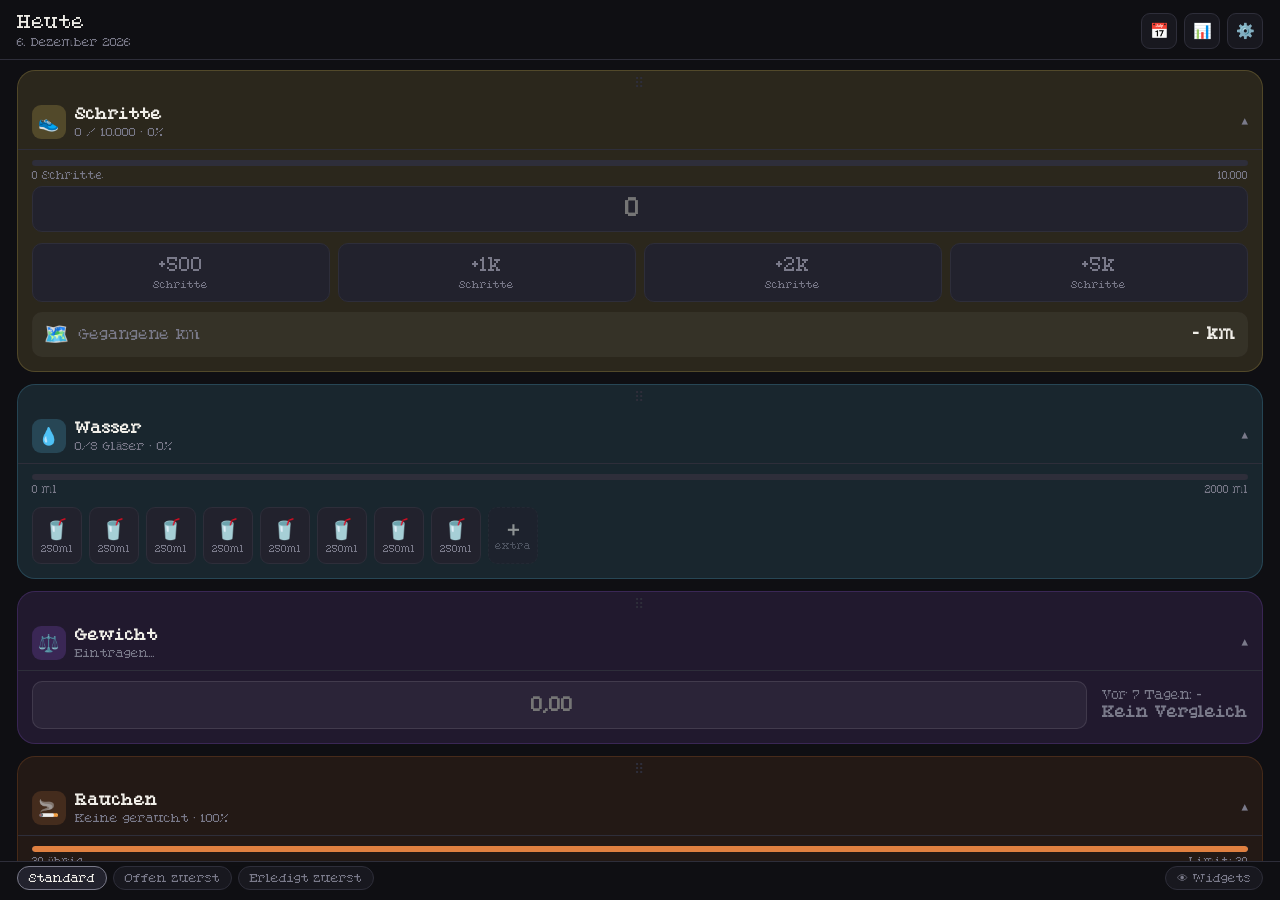
==== commit 695a7ddc: "Excluded functionality into own file" ====
--- a/index.html
+++ b/index.html
@@ -241,1657 +241,6 @@
     <div class="igrid" id="igrid"></div>
   </div>
 </div>
-
-<script>
-const DS_SHORT=['Mo','Di','Mi','Do','Fr','Sa','So'];
-const DS_LONG=['Montag','Dienstag','Mittwoch','Donnerstag','Freitag','Samstag','Sonntag'];
-const JS2D=[6,0,1,2,3,4,5];
-const ICONS = ['🍎','🍌','🍉','🍇','🍓','🫐','🍒','🍑','🍍','🥝','🥑','🥦','🥕','🌽','🥐','🍞','🥞','🧀','🥩','🍗','🥓','🍔','🍟','🍕','🌭','🥪','🌮','🌯','🥗','🍝','🍜','🍲','🍛','🍣','🍱','🥟','🍤','🍙','🍚','🍦','🍧','🍨','🍩','🍪','🎂','🍰','🍫','🍬','🍭','🍮','🍯','🥤','🧃','🥛','☕','🍵','🧉','🏋️','🏃','🚶','🚴','🚵','🏊','🤽','🚣','🏄','🧗','🧘','🤸','🤺','🥊','🥋','💪','👟','⚽','🏀','🏈','⚾','🎾','🏐','🏉','🏓','🏸','🏒','🏏','⛳','🏹','🎿','🏂','⛸️','🛹','🛼'];
-const MONTH_DE=['Januar','Februar','März','April','Mai','Juni','Juli','August','September','Oktober','November','Dezember'];
-
-let cfg={water:{goalMl:2000,glassMl:250,icon:'🫙'},steps:{goal:10000},groups:[],exercises:[],meals:[],smoke:{goal:20},widgetOrder:null,hiddenWidgets:[]};
-let logs={};
-let sortMode='default';
-let ipt=null;
-
-let activeDate = new Date();
-activeDate.setHours(0,0,0,0);
-let calViewYear,calViewMonth;
-let pendIco={glass:'🥤',nex:'🏋️',nml:'🥗',ch:'🍩'};
-let cheatKey=null;
-let editExIdx = -1;
-let editMlIdx = -1;
-
-// ══ WIDGET VISIBILITY ══
-const WIDGET_DEFS = [
-  {id:'ws',label:'Schritte',icon:'👟'},
-  {id:'ww',label:'Wasser',icon:'💧'},
-  {id:'wf',label:'Übungen',icon:'🏋️'},
-  {id:'wm',label:'Mahlzeiten',icon:'🥗'},
-  {id:'wg',label:'Gewicht',icon:'⚖️'},
-  {id:'wsmk',label:'Rauchen',icon:'🚬'},
-];
-
-function openWVis(){
-  if(!cfg.hiddenWidgets)cfg.hiddenWidgets=[];
-  const el=document.getElementById('wvis-list');
-  el.innerHTML=WIDGET_DEFS.map(w=>{
-    const vis=!cfg.hiddenWidgets.includes(w.id);
-    return `<div class="wvis-item ${vis?'active':''}" onclick="toggleWidgetVis('${w.id}',this)">
-      <span style="font-size:22px">${w.icon}</span>
-      <span style="font-size:14px;font-weight:600;flex:1">${w.label}</span>
-      <div class="wvis-check">${vis?'✓':''}</div>
-    </div>`;
-  }).join('');
-  document.getElementById('wvis-ov').classList.add('open');
-}
-function closeWVis(){
-  document.getElementById('wvis-ov').classList.remove('open');
-  saveCfg();
-  renderThreePages();
-}
-function toggleWidgetVis(wid,el){
-  if(!cfg.hiddenWidgets)cfg.hiddenWidgets=[];
-  const idx=cfg.hiddenWidgets.indexOf(wid);
-  if(idx>=0){cfg.hiddenWidgets.splice(idx,1);el.classList.add('active');el.querySelector('.wvis-check').textContent='✓';}
-  else{cfg.hiddenWidgets.push(wid);el.classList.remove('active');el.querySelector('.wvis-check').textContent='';}
-}
-function isWidgetHidden(prefix){
-  return cfg.hiddenWidgets&&cfg.hiddenWidgets.includes(prefix);
-}
-
-// ══ SWIPE ITEMS ══
-function initItemSwipes() {
-  let sx=0, sy=0, sEl=null, sLocked=false;
-  document.addEventListener('touchstart', e => {
-    const el = e.target.closest('.sit-content');
-    if(!el) return;
-    sx = e.touches[0].clientX;
-    sy = e.touches[0].clientY;
-    sEl = el;
-    sLocked = false;
-    sEl.classList.add('swiping');
-  }, {passive: true});
-  document.addEventListener('touchmove', e => {
-    if(!sEl) return;
-    const dx = e.touches[0].clientX - sx;
-    const dy = e.touches[0].clientY - sy;
-    if(!sLocked) {
-      if(Math.abs(dx) > Math.abs(dy) && Math.abs(dx) > 10) { sLocked = 'h'; }
-      else if(Math.abs(dy) > 10) { sLocked = 'v'; sEl.classList.remove('swiping'); sEl = null; return; }
-    }
-    if(sLocked === 'h') {
-      if(e.cancelable) e.preventDefault();
-      const wrap = sEl.parentElement;
-      const hasDel = !!sEl.dataset.del;
-      const hasEdit = !!sEl.dataset.edit;
-      let moveX = dx;
-      if(dx > 0 && !hasDel) moveX = 0;
-      if(dx < 0 && !hasEdit) moveX = 0;
-      sEl.style.transform = `translateX(${moveX}px)`;
-      if(moveX > 0) {
-        wrap.style.background = '#ff3b30';
-        wrap.querySelector('.sit-bg-l').style.display='flex';
-        if(wrap.querySelector('.sit-bg-r')) wrap.querySelector('.sit-bg-r').style.display='none';
-      } else if (moveX < 0) {
-        wrap.style.background = '#34c759';
-        wrap.querySelector('.sit-bg-l').style.display='none';
-        if(wrap.querySelector('.sit-bg-r')) wrap.querySelector('.sit-bg-r').style.display='flex';
-      } else {
-        wrap.style.background='';
-        if(wrap.querySelector('.sit-bg-l')) wrap.querySelector('.sit-bg-l').style.display='none';
-        if(wrap.querySelector('.sit-bg-r')) wrap.querySelector('.sit-bg-r').style.display='none';
-      }
-    }
-  }, {passive: false});
-  document.addEventListener('touchend', e => {
-    if(!sEl) return;
-    const dx = e.changedTouches[0].clientX - sx;
-    sEl.classList.remove('swiping');
-    if(sLocked === 'h') {
-      if(dx > 80 && sEl.dataset.del) { new Function(sEl.dataset.del)(); sEl.style.transform = 'translateX(0)'; }
-      else if(dx < -80 && sEl.dataset.edit) { new Function(sEl.dataset.edit)(); sEl.style.transform = 'translateX(0)'; }
-      else { sEl.style.transform = 'translateX(0)'; }
-      const wrap=sEl?sEl.parentElement:null;
-      if(wrap){wrap.style.background='';if(wrap.querySelector('.sit-bg-l'))wrap.querySelector('.sit-bg-l').style.display='none';if(wrap.querySelector('.sit-bg-r'))wrap.querySelector('.sit-bg-r').style.display='none';}
-    }
-    sEl = null; sLocked = false;
-  }, {passive: true});
-}
-
-// ══ DAY SWIPE ══
-function initSwipe(){
-  const wrap=document.getElementById('swipe-wrap');
-  const inner=document.getElementById('swipe-inner');
-  let sx=0,sy=0,locked=null,moved=false;
-  wrap.addEventListener('touchstart',e=>{
-    if(e.target.closest('.sit-content')||e.target.closest('.drgh')||e.target.closest('.step-inp')||e.target.closest('.exlist')||e.target.closest('.mlist'))return;
-    sx=e.touches[0].clientX;sy=e.touches[0].clientY;locked=null;moved=false;inner.classList.remove('no-anim');
-  },{passive:true});
-  wrap.addEventListener('touchmove',e=>{
-    if(e.target.closest('.sit-content')||e.target.closest('.drgh')||e.target.closest('.step-inp')||e.target.closest('.exlist')||e.target.closest('.mlist'))return;
-    const dx=e.touches[0].clientX-sx;const dy=e.touches[0].clientY-sy;
-    if(!locked){if(Math.abs(dx)>Math.abs(dy)&&Math.abs(dx)>8)locked='h';else if(Math.abs(dy)>8)locked='v';}
-    if(locked==='h'){if(e.cancelable)e.preventDefault();inner.classList.add('no-anim');inner.style.transform=`translateX(calc(-33.333% + ${dx}px))`;moved=true;}
-  },{passive:false});
-  wrap.addEventListener('touchend',e=>{
-    if(!moved)return;
-    const dx=e.changedTouches[0].clientX-sx;inner.classList.remove('no-anim');
-    if(dx<-50){inner.style.transform=`translateX(-66.666%)`;setTimeout(()=>shiftDays(1),280);}
-    else if(dx>50){inner.style.transform=`translateX(0%)`;setTimeout(()=>shiftDays(-1),280);}
-    else{inner.style.transform=`translateX(-33.333%)`;}
-    locked=null;moved=false;
-  },{passive:true});
-}
-
-// ══ CALENDAR SWIPE ══
-function initCalSwipe(){
-  const inner=document.getElementById('cal-swipe-inner');
-  const ov=document.getElementById('ov-cal');
-  let sx=0,sy=0,locked=null,moved=false;
-  ov.addEventListener('touchstart',e=>{
-    if(!e.target.closest('#cal-swipe-inner'))return;
-    if(e.target.closest('.cal-navbtn'))return;
-    sx=e.touches[0].clientX;sy=e.touches[0].clientY;locked=null;moved=false;
-    inner.style.transition='none';
-  },{passive:true});
-  ov.addEventListener('touchmove',e=>{
-    const dx=e.touches[0].clientX-sx;const dy=e.touches[0].clientY-sy;
-    if(!locked){if(Math.abs(dx)>Math.abs(dy)&&Math.abs(dx)>8)locked='h';else if(Math.abs(dy)>8)locked='v';}
-    if(locked==='h'){if(e.cancelable)e.preventDefault();inner.style.transform=`translateX(calc(-33.333% + ${dx}px))`;moved=true;}
-  },{passive:false});
-  ov.addEventListener('touchend',e=>{
-    if(!moved){inner.style.transition='';inner.style.transform='translateX(-33.333%)';return;}
-    const dx=e.changedTouches[0].clientX-sx;
-    inner.style.transition='transform .28s cubic-bezier(.4,0,.2,1)';
-    if(dx<-50){inner.style.transform='translateX(-66.666%)';setTimeout(()=>{calMove(1);inner.style.transition='none';inner.style.transform='translateX(-33.333%)';setTimeout(()=>inner.style.transition='',50);},280);}
-    else if(dx>50){inner.style.transform='translateX(0%)';setTimeout(()=>{calMove(-1);inner.style.transition='none';inner.style.transform='translateX(-33.333%)';setTimeout(()=>inner.style.transition='',50);},280);}
-    else{inner.style.transform='translateX(-33.333%)';}
-    locked=null;moved=false;
-  },{passive:true});
-}
-
-// ══ CHEAT MEAL ══
-function openCheat(key) {
-  cheatKey = key;
-  pendIco.ch = '🍩';
-  document.getElementById('ch-ico').textContent = '🍩';
-  document.getElementById('ch-name').value = '';
-  document.getElementById('ch-cals').value = '';
-  document.getElementById('ch-desc').value = '';
-  document.getElementById('ch-type').value = 'Snack';
-  document.getElementById('btn-save-cheat').textContent = '+ Eintragen';
-  // Vorhandene Cheat Meals aus allen Logs sammeln
-  const seen=new Map();
-  Object.values(logs).forEach(l=>{if(l.cm)l.cm.forEach(c=>{if(c.name&&!seen.has(c.name))seen.set(c.name,c);});});
-  const prevList=document.getElementById('cm-prev-list');
-  const prevSection=document.getElementById('cm-prev-section');
-  if(seen.size){
-    prevSection.style.display='';
-    prevList.innerHTML=[...seen.values()].map(c=>`
-      <div class="cm-prev-item" onclick="pickPrevCheat(${JSON.stringify(c).replace(/"/g,'&quot;')})">
-        <span style="font-size:18px">${c.icon||'🍩'}</span>
-        <div style="flex:1">
-          <div style="font-size:13px;font-weight:600">${c.name}</div>
-          ${c.cals?`<div style="font-size:11px;color:var(--muted)">${c.cals} kcal · ${c.type||'Snack'}</div>`:''}
-        </div>
-      </div>`).join('');
-  } else {
-    prevSection.style.display='none';
-    prevList.innerHTML='';
-  }
-  document.getElementById('ov-cheat').classList.add('open');
-}
-function pickPrevCheat(c){
-  document.getElementById('ch-name').value=c.name||'';
-  document.getElementById('ch-cals').value=c.cals||'';
-  document.getElementById('ch-desc').value=c.desc||'';
-  document.getElementById('ch-type').value=c.type||'Snack';
-  pendIco.ch=c.icon||'🍩';
-  document.getElementById('ch-ico').textContent=pendIco.ch;
-  document.querySelectorAll('.cm-prev-item').forEach(el=>el.classList.remove('selected'));
-  event.currentTarget.classList.add('selected');
-}
-function closeCheat(){document.getElementById('ov-cheat').classList.remove('open');}
-function saveCheat() {
-  const name = document.getElementById('ch-name').value.trim();
-  const cals = parseInt(document.getElementById('ch-cals').value) || 0;
-  const desc = document.getElementById('ch-desc').value.trim();
-  const type = document.getElementById('ch-type').value;
-  if (!name) { showToast('⚠️ Name fehlt'); return; }
-  const log = glog(cheatKey);
-  if (!log.cm) log.cm = [];
-  log.cm.push({ id: 'c' + Date.now(), icon: pendIco.ch, name, cals, desc, type });
-  showToast('🍩 Cheat Meal eingetragen!');
-  saveLogs();
-  closeCheat();
-  buildPage('page-curr', activeDate);
-}
-
-// ══ REP TOGGLE ══
-function tglRep(exId, si, maxReps, key) {
-  const log = glog(key);
-  if(!log.ed[exId]) log.ed[exId] = [];
-  const cur = Number(log.ed[exId][si]) || 0;
-  log.ed[exId][si] = cur > 0 ? 0 : maxReps;
-  saveLogs();
-  patchFitness(log, key);
-}
-
-function delCheat(id,key){
-  if(!confirm('Cheat-Meal löschen?')) return;
-  const log=glog(key);
-  if(log.cm){log.cm=log.cm.filter(c=>c.id!==id);saveLogs();buildPage('page-curr', activeDate);}
-}
-
-function toKey(d){return d.getFullYear()+'-'+String(d.getMonth()+1).padStart(2,'0')+'-'+String(d.getDate()).padStart(2,'0');}
-function getOffsetDate(d, off){const nd = new Date(d);nd.setDate(nd.getDate() + off);return nd;}
-function shiftDays(off){activeDate.setDate(activeDate.getDate()+off);renderThreePages();}
-function jumpToDate(d){activeDate=new Date(d);activeDate.setHours(0,0,0,0);renderThreePages();}
-
-function saveCfg(){localStorage.setItem('dtc',JSON.stringify(cfg));}
-function saveLogs(){localStorage.setItem('dtl',JSON.stringify(logs));}
-function loadAll(){
-  try{const c=localStorage.getItem('dtc');if(c){const parsed=JSON.parse(c);cfg={...cfg,...parsed};if(!cfg.hiddenWidgets)cfg.hiddenWidgets=[];}}catch(e){}
-  try{const l=localStorage.getItem('dtl');if(l)logs=JSON.parse(l);}catch(e){}
-}
-
-function glog(key){
-  if(!logs[key])logs[key]={wf:[],ed:{},md:{},sc:0,order:[],open:[],smokedArr:[],ew:{}};
-  // Migration: altes smoked (Zahl) → smokedArr (Array)
-  if(!logs[key].smokedArr){
-    const n=logs[key].smoked||0;
-    logs[key].smokedArr=Array.from({length:n},()=>true);
-    delete logs[key].smoked;
-  }
-  if(!logs[key].ew)logs[key].ew={};
-  return logs[key];
-}
-
-// ══ WIDGET ORDER (global, gespeichert) ══
-// Speichert globale Reihenfolge als Array von Widget-Prefixen: ['ws','ww','wf','wm','wg']
-function getGlobalOrder(){
-  return cfg.widgetOrder && cfg.widgetOrder.length ? cfg.widgetOrder : ['ws','ww','wf','wm','wg','wsmk'];
-}
-function saveGlobalOrder(widgets){
-  // widgets = NodeList oder Array von .widget Elementen
-  cfg.widgetOrder=[...widgets].map(w=>{
-    const id=w.id; // z.B. "ws-2024-01-01"
-    const prefix=id.split('-')[0]; // z.B. "ws"
-    return prefix;
-  });
-  saveCfg();
-}
-
-function renderThreePages(){
-  const inner=document.getElementById('swipe-inner');
-  inner.classList.add('no-anim');
-  inner.style.transform='translateX(-33.333%)';
-  const p = getOffsetDate(activeDate,-1);
-  const c = activeDate;
-  const n = getOffsetDate(activeDate,1);
-  buildPage('page-prev', p);
-  buildPage('page-curr', c);
-  buildPage('page-next', n);
-  const todayStr = toKey(new Date());
-  const isToday = toKey(c) === todayStr;
-  document.getElementById('hdr-title').textContent = isToday ? 'Heute' : DS_LONG[JS2D[c.getDay()]];
-  document.getElementById('hdr-date').textContent = c.getDate()+'. '+MONTH_DE[c.getMonth()]+' '+c.getFullYear();
-  setTimeout(()=>inner.classList.remove('no-anim'),50);
-}
-
-function buildPage(cid, d){
-  const c = document.getElementById(cid);
-  if(!c) return;
-  c.innerHTML = '';
-  const key = toKey(d);
-  const log = glog(key);
-  const wlist = document.createElement('div');
-  wlist.id = 'wlist-' + key;
-  wlist.className = 'wlist';
-
-  const ng = Math.ceil(cfg.water.goalMl / cfg.water.glassMl);
-  while(log.wf.length < ng) log.wf.push(false);
-
-  // Nur aktive Gruppen berücksichtigen
-  const dayExs = forDayKey(cfg.exercises, key);
-  const dayMls = forDayKey(cfg.meals, key);
-
-  // Widgets bauen
-  const widgetMap = {};
-  widgetMap['ws'] = mkSteps(log, key);
-  widgetMap['ww'] = mkWater(log, ng, key);
-  widgetMap['wf'] = dayExs.length ? mkFitness(log, dayExs, key) : null;
-  widgetMap['wm'] = (dayMls.length || (log.cm && log.cm.length)) ? mkMeals(log, dayMls, key) : null;
-  widgetMap['wg'] = mkWeight(log, key);
-  widgetMap['wsmk'] = mkSmoke(log, key);
-
-  // Globale Reihenfolge anwenden
-  const order = getGlobalOrder();
-  order.forEach(prefix=>{
-    const w = widgetMap[prefix];
-    if(!w) return;
-    if(isWidgetHidden(prefix)){w.classList.add('hidden-widget');}
-    wlist.appendChild(w);
-  });
-  // Falls ein Widget nicht in der Reihenfolge ist (Fallback)
-  Object.keys(widgetMap).forEach(prefix=>{
-    if(!order.includes(prefix)&&widgetMap[prefix]){
-      if(isWidgetHidden(prefix))widgetMap[prefix].classList.add('hidden-widget');
-      wlist.appendChild(widgetMap[prefix]);
-    }
-  });
-
-  c.appendChild(wlist);
-
-  const openIds = log.open.length ? log.open : ['ws-'+key, 'ww-'+key, 'wf-'+key, 'wm-'+key, 'wg-'+key, 'wsmk-'+key];
-  wlist.querySelectorAll('.widget').forEach(w => w.classList.toggle('open', openIds.includes(w.id)));
-
-  applySort(key);
-  initDrag(log, key);
-}
-
-function dowFromDate(d){return JS2D[d.getDay()];}
-
-// Filtert nach aktiven Gruppen UND Wochentag UND addedAt (nur heute+Zukunft)
-function forDayKey(arr, key) {
-  const d = new Date(key);
-  const dow = JS2D[d.getDay()];
-  const todayKey = toKey(new Date());
-  return arr.filter(it => {
-    // addedAt-Check: nur ab dem Tag anzeigen, an dem hinzugefügt wurde
-    if(it.addedAt && key < it.addedAt) return false;
-    if (!it.groupId) return true;
-    const g = cfg.groups.find(g => g.id === it.groupId);
-    if (!g) return true;
-    // Inaktive Gruppe → nie anzeigen
-    if (g.inactive) return false;
-    return !g.days || g.days.length === 0 || g.days.includes(dow);
-  });
-}
-
-function mkWater(log,ng,key){
-  const f=log.wf.filter(Boolean).length;
-  const ml=f*cfg.water.glassMl;
-  const pct=Math.min(100,Math.round(ml/cfg.water.goalMl*100));
-  const w=document.createElement('div');
-  w.className='widget open'+(pct>=100?' done':'');w.id='ww-'+key;w.dataset.o=0;
-  w.innerHTML=`<div class="drgh"><span>⠿</span></div>
-    <div class="whdr" onclick="twid('ww-${key}','${key}')">
-      <div class="wico wt" style="background:rgba(96,200,240,0.2)">💧</div>
-      <div class="wtit"><b>Wasser</b><small>${f}/${ng} Gläser · ${pct}%</small></div>
-      <div class="wchev">▾</div></div>
-    <div class="wbody">
-      <div class="prog"><div class="pbar"><div class="pfill w" style="width:${pct}%"></div></div>
-        <div class="plbl"><span>${ml} ml</span><span>${cfg.water.goalMl} ml</span></div></div>
-      <div class="glasses">${log.wf.map((v,i)=>`
-        <div class="gbtn ${v?'on':''}" onclick="tgl(${i},'${key}')">
-          <span>${v?'💧':'🥤'}</span><small>${cfg.water.glassMl}ml</small>
-        </div>`).join('')}<div class="gbtn extra-add" onclick="addExtraGlass('${key}')"><span>＋</span><small>extra</small></div>
-      </div></div>`;
-  return w;
-}
-function tgl(i,key){
-  const l=glog(key);
-  const ng=Math.ceil(cfg.water.goalMl/cfg.water.glassMl);
-  if(i >= ng) {
-    // Extra-Slot: einzeln togglen, wenn abgewählt → diesen Slot entfernen
-    l.wf[i] = !l.wf[i];
-    if(!l.wf[i]) l.wf.splice(i, 1);
-  } else {
-    // Standard-Slot: kumulativ
-    const lastActive = l.wf.slice(0, ng).lastIndexOf(true);
-    if(lastActive === i) {
-      // letzter aktiver → alle aus
-      for(let x=0;x<ng;x++) l.wf[x]=false;
-    } else {
-      // sonst: alle bis i an, Rest aus
-      for(let x=0;x<ng;x++) l.wf[x]=x<=i;
-    }
-    // Extras (ab ng) bleiben unberührt
-  }
-  saveLogs();buildPage('page-curr',activeDate);
-}
-
-function addExtraGlass(key){
-  const l=glog(key);
-  l.wf.push(true);
-  saveLogs();buildPage('page-curr',activeDate);
-}
-
-function mkSteps(log,key){
-  const sc=log.sc||0;const goal=cfg.steps.goal||10000;const pct=Math.min(100,Math.round(sc/goal*100));
-  const w=document.createElement('div');
-  w.className='widget open'+(pct>=100?' done':'');w.id='ws-'+key;w.dataset.o=-1;
-  w.innerHTML=`<div class="drgh"><span>⠿</span></div>
-    <div class="whdr" onclick="twid('ws-${key}','${key}')">
-      <div class="wico" style="background:rgba(240,208,96,0.2)">👟</div>
-      <div class="wtit"><b>Schritte</b><small>${sc.toLocaleString('de')} / ${goal.toLocaleString('de')} · ${pct}%</small></div>
-      <div class="wchev">▾</div></div>
-    <div class="wbody">
-      <div class="prog"><div class="pbar"><div class="pfill s" style="width:${pct}%"></div></div>
-        <div class="plbl"><span>${sc.toLocaleString('de')} Schritte</span><span>${goal.toLocaleString('de')}</span></div></div>
-      <input class="step-inp" type="number" value="${sc||''}" placeholder="0" min="0"
-        oninput="setSteps(this.value,'${key}')" inputmode="numeric">
-      <div class="steps-row">
-        ${[500,1000,2000,5000].map(n=>`<div class="step-btn" onclick="addSteps(${n},'${key}')"><span>+${n>=1000?n/1000+'k':n}</span><small>Schritte</small></div>`).join('')}
-      </div>
-      <div style="display:flex;align-items:center;gap:10px;margin-top:10px;background:rgba(255,255,255,0.05);border-radius:var(--rsm);padding:10px 12px">
-        <span style="font-size:20px">🗺️</span>
-        <span style="font-size:13px;color:var(--muted);flex:1">Gegangene km</span>
-        <span class="km-txt" style="font-size:15px;font-weight:700;color:var(--text)">${sc>0?(sc*0.000762).toFixed(1):'-'} km</span>
-      </div>
-    </div>`;
-  return w;
-}
-
-function patchSteps(log,key){
-  const sc=log.sc||0;const goal=cfg.steps.goal||10000;const pct=Math.min(100,Math.round(sc/goal*100));
-  const ws=document.getElementById('ws-'+key);if(!ws)return;
-  ws.querySelector('.wtit small').textContent=`${sc.toLocaleString('de')} / ${goal.toLocaleString('de')} · ${pct}%`;
-  const pf=ws.querySelector('.pfill');if(pf)pf.style.width=pct+'%';
-  ws.querySelector('.plbl').children[0].textContent=sc.toLocaleString('de')+' Schritte';
-  const kmEl=ws.querySelector('.km-txt');if(kmEl)kmEl.textContent=sc>0?(sc*0.000762).toFixed(1)+' km':'- km';
-  ws.classList.toggle('done',pct>=100);
-}
-function setSteps(val,key){const log=glog(key);log.sc=Math.max(0,parseInt(val)||0);saveLogs();patchSteps(log,key);}
-function addSteps(n,key){const log=glog(key);log.sc=(log.sc||0)+n;saveLogs();buildPage('page-curr', activeDate);}
-
-function setWeight(val, key) {
-  let num = parseFloat(val.replace(',', '.')) || 0;
-  num = Math.round(num * 100) / 100;
-  const log = glog(key);
-  log.wg = num;
-  saveLogs();
-  const wg = document.getElementById('wg-'+key);
-  if(wg){
-    wg.classList.toggle('done', num > 0);
-    const sub = wg.querySelector('.wtit small');
-    if(sub) sub.textContent = num > 0 ? num.toLocaleString('de-DE') + ' kg' : 'Eintragen...';
-  }
-}
-
-function mkWeight(log, key) {
-  const curWeight = log.wg || 0;
-  const d = new Date(key);d.setDate(d.getDate() - 7);
-  const oldKey = toKey(d);const oldLog = logs[oldKey];
-  const oldWeight = (oldLog && oldLog.wg) ? oldLog.wg : 0;
-  let diffText = "Kein Vergleich", diffClass = "";
-  if (curWeight > 0 && oldWeight > 0) {
-    const diff = (curWeight - oldWeight).toFixed(2);
-    if (diff > 0){diffText=`+${diff} kg`;diffClass="plus";}
-    else if (diff < 0){diffText=`${diff} kg`;diffClass="minus";}
-    else{diffText="±0 kg";}
-  }
-  const isDone = curWeight > 0;
-  const w = document.createElement('div');
-  w.className = 'widget open'+(isDone?' done':'');w.id = 'wg-' + key;w.dataset.o = 3;
-  w.innerHTML = `
-    <div class="drgh"><span>⠿</span></div>
-    <div class="whdr" onclick="twid('wg-${key}','${key}')">
-      <div class="wico" style="background:rgba(160, 96, 240, 0.2)">⚖️</div>
-      <div class="wtit"><b>Gewicht</b><small>${curWeight > 0 ? curWeight.toLocaleString('de-DE') + ' kg' : 'Eintragen...'}</small></div>
-      <div class="wchev">▾</div>
-    </div>
-    <div class="wbody">
-      <div class="weight-row">
-        <input class="weight-inp" type="number" step="0.01" value="${curWeight || ''}" 
-          placeholder="0,00" 
-          onchange="setWeight(this.value, '${key}')" 
-          onfocus="if(this.value=='0')this.value=''"
-          inputmode="decimal">
-        <div class="weight-stats">
-          <div style="margin-bottom:2px">Vor 7 Tagen: ${oldWeight > 0 ? oldWeight.toLocaleString('de-DE') + ' kg' : '-'}</div>
-          <div class="weight-diff ${diffClass}">${diffText}</div>
-        </div>
-      </div>
-    </div>`;
-  return w;
-}
-
-function mkSmoke(log, key) {
-  if(!cfg.smoke) cfg.smoke = {goal:20};
-  const goal = cfg.smoke.goal || 20;
-  if(!log.smokedArr) log.smokedArr = [];
-  const arr = log.smokedArr;
-  const smoked = arr.filter(Boolean).length;
-  const remaining = Math.max(0, goal - smoked);
-  const pct = Math.round(remaining / goal * 100);
-  const isDone = smoked >= goal;
-  const w = document.createElement('div');
-  w.className = 'widget open' + (isDone ? ' done' : ''); w.id = 'wsmk-' + key; w.dataset.o = 4;
-  let cigHtml = '';
-  for(let i = 0; i < arr.length || i < goal; i++) {
-    const isSmoked = !!arr[i];
-    if(i < goal) {
-      cigHtml += `<div class="gbtn ${isSmoked ? 'on smk-on' : ''}" onclick="tglSmoke(${i},'${key}')">
-        <span>${isSmoked ? '🚬' : '🚭'}</span><small>${i+1}</small>
-      </div>`;
-    } else {
-      // Extra (über goal)
-      cigHtml += `<div class="gbtn on smk-on" onclick="tglSmoke(${i},'${key}')">
-        <span>🚬</span><small>+${i-goal+1}</small>
-      </div>`;
-    }
-  }
-  const extra = arr.length > goal ? arr.filter(Boolean).length - Math.min(smoked, goal) : 0;
-  const subtitle = smoked === 0 ? `Keine geraucht · 100%`
-    : arr.length > goal ? `${smoked} geraucht (+${arr.length-goal} extra) · 0%`
-    : `${smoked}/${goal} geraucht · ${pct}%`;
-  w.innerHTML = `<div class="drgh"><span>⠿</span></div>
-    <div class="whdr" onclick="twid('wsmk-${key}','${key}')">
-      <div class="wico" style="background:rgba(200,120,60,0.2)">🚬</div>
-      <div class="wtit"><b>Rauchen</b><small>${subtitle}</small></div>
-      <div class="wchev">▾</div></div>
-    <div class="wbody">
-      <div class="prog"><div class="pbar"><div class="pfill smk" style="width:${pct}%"></div></div>
-        <div class="plbl"><span>${remaining} übrig</span><span>Limit: ${goal}</span></div></div>
-      <div class="glasses smk-grid">${cigHtml}<div class="gbtn extra-add" onclick="addExtraSmoke('${key}')"><span>＋</span><small>extra</small></div></div>
-    </div>`;
-  return w;
-}
-function tglSmoke(i, key) {
-  const log = glog(key);
-  const goal = cfg.smoke ? cfg.smoke.goal||20 : 20;
-  if(!log.smokedArr) log.smokedArr = [];
-  const arr = log.smokedArr;
-  if(i >= goal) {
-    // Extra-Slot: einzeln togglen, wenn abgewählt → diesen Slot entfernen
-    if(i < arr.length) {
-      arr[i] = !arr[i];
-      if(!arr[i]) arr.splice(i, 1);
-    }
-  } else {
-    // Standard-Slot: kumulativ
-    while(arr.length < goal) arr.push(false);
-    const lastActive = arr.slice(0, goal).lastIndexOf(true);
-    if(lastActive === i) {
-      // letzter aktiver → alle aus
-      for(let x=0;x<goal;x++) arr[x]=false;
-    } else {
-      // alle bis i an, Rest aus
-      for(let x=0;x<goal;x++) arr[x]=x<=i;
-    }
-    // Extras (ab goal) bleiben unberührt
-  }
-  saveLogs(); patchSmoke(log, key);
-}
-function addSmoke(n, key) {
-  const log = glog(key);
-  log.smoked = Math.max(0, (log.smoked||0) + n);
-  saveLogs(); patchSmoke(log, key);
-}
-function setSmokeDirect(val, key) {
-  const log = glog(key);
-  log.smoked = Math.max(0, val);
-  saveLogs(); patchSmoke(log, key);
-}
-function addExtraSmoke(key) {
-  const log = glog(key);
-  if(!log.smokedArr) log.smokedArr = [];
-  const goal = cfg.smoke ? cfg.smoke.goal||20 : 20;
-  // Füge einen neuen Slot über dem Limit hinzu
-  const arr = log.smokedArr;
-  while(arr.length < goal) arr.push(false);
-  arr.push(true);
-  saveLogs(); patchSmoke(log, key);
-}
-function patchSmoke(log, key) {
-  const goal = cfg.smoke ? cfg.smoke.goal||20 : 20;
-  if(!log.smokedArr) log.smokedArr = [];
-  const arr = log.smokedArr;
-  const smoked = arr.filter(Boolean).length;
-  const remaining = Math.max(0, goal - smoked);
-  const pct = Math.round(remaining / goal * 100);
-  const wsmk = document.getElementById('wsmk-'+key); if(!wsmk) return;
-  const subtitle = smoked === 0 ? `Keine geraucht · 100%`
-    : arr.length > goal ? `${smoked} geraucht (+${arr.length-goal} extra) · 0%`
-    : `${smoked}/${goal} geraucht · ${pct}%`;
-  wsmk.querySelector('.wtit small').textContent = subtitle;
-  const pf = wsmk.querySelector('.pfill.smk'); if(pf) pf.style.width = pct+'%';
-  const plbl = wsmk.querySelector('.plbl');
-  if(plbl){ plbl.children[0].textContent = remaining+' übrig'; plbl.children[1].textContent = 'Limit: '+goal; }
-  wsmk.classList.toggle('done', smoked >= goal);
-  const grid = wsmk.querySelector('.smk-grid');
-  if(grid){
-    let cigHtml = '';
-    for(let i = 0; i < arr.length || i < goal; i++) {
-      const isSmoked = !!arr[i];
-      if(i < goal) {
-        cigHtml += `<div class="gbtn ${isSmoked ? 'on smk-on' : ''}" onclick="tglSmoke(${i},'${key}')">
-          <span>${isSmoked ? '🚬' : '🚭'}</span><small>${i+1}</small>
-        </div>`;
-      } else {
-        cigHtml += `<div class="gbtn on smk-on" onclick="tglSmoke(${i},'${key}')">
-          <span>🚬</span><small>+${i-goal+1}</small>
-        </div>`;
-      }
-    }
-    cigHtml += `<div class="gbtn extra-add" onclick="addExtraSmoke('${key}')"><span>＋</span><small>extra</small></div>`;
-    grid.innerHTML = cigHtml;
-  }
-}
-
-function countDone(log,ex){return(log.ed[ex.id]||[]).filter(v=>Number(v)>0).length;}
-function countDoneEx(log,ex){return(log.ed[ex.id]||[]).filter(v=>Number(v)>0).length;}
-
-function mkFitness(log, exs, key) {
-  let tot = 0, done = 0;
-  exs.forEach(ex => {
-    const effectiveSets = ex.oneArm ? ex.sets * 2 : ex.sets;
-    tot += effectiveSets;
-    done += countDoneEx(log, ex);
-  });
-  const pct = tot > 0 ? Math.round(done / tot * 100) : 0;
-  const dex = exs.filter(ex => countDoneEx(log, ex) >= (ex.oneArm ? ex.sets*2 : ex.sets)).length;
-  let html = '';
-  exs.forEach(ex => {
-    const effectiveSets = ex.oneArm ? ex.sets * 2 : ex.sets;
-    const vals = log.ed[ex.id] || [];
-    const exWeight = (log.ew && log.ew[ex.id]) || '';
-    const d = countDoneEx(log, ex);
-    let sh = '';
-    for (let s = 0; s < effectiveSets; s++) {
-      const v = vals[s] ?? ''; const isDone = Number(v) > 0;
-      let label;
-      if(ex.oneArm) {
-        const round = Math.floor(s/2)+1;
-        label = (s%2===0 ? 'R' : 'L') + round;
-      } else {
-        label = 'S'+(s+1);
-      }
-      sh += `<div class="spill ${isDone ? 'done' : ''}"><span>${label}:</span>
-  <input type="number" value="${v}" placeholder="0" min="0" max="999"
-    oninput="setRep('${ex.id}',${s},this.value,'${key}')"
-    onfocus="if(this.value=='0')this.value=''"
-    onblur="if(this.value=='')this.value='0'"
-    style="color:inherit;width:28px;background:transparent;border:none;text-align:right;font-weight:bold;font-size:14px;outline:none;padding:0" inputmode="numeric">
-  <span>/${ex.maxReps}</span></div>`;
-    }
-    const g = ex.groupId ? cfg.groups.find(g => g.id === ex.groupId) : null;
-    html += `<div class="exitem">
-      <div class="extop">
-        <span style="font-size:16px">${ex.icon || '🏋️'}</span>
-        <span class="exname">${ex.name}${ex.oneArm ? ' <span style="font-size:9px;padding:1px 5px;border-radius:99px;background:rgba(96,200,240,.15);color:var(--accent2)">einarmig</span>' : ''}</span>
-        <span class="exbadge">${d}/${effectiveSets} ✓</span>
-        ${g ? `<span style="font-size:10px;padding:2px 6px;border-radius:99px;background:${g.color}22;color:${g.color};font-weight:600">${g.name}</span>` : ''}
-      </div>
-      <div style="display:flex;align-items:center;gap:6px;margin-bottom:6px">
-        <span style="font-size:11px;color:var(--muted)">⚖️ Gewicht:</span>
-        <input type="number" step="0.5" value="${exWeight}" placeholder="kg" min="0"
-          oninput="setExWeight('${ex.id}',this.value,'${key}')"
-          style="width:60px;background:var(--surface);border:1px solid var(--border);border-radius:6px;padding:3px 7px;color:var(--text);font-size:12px;font-family:inherit;outline:none;text-align:center" inputmode="decimal">
-        <span style="font-size:11px;color:var(--muted)">kg</span>
-      </div>
-      <div class="srow">${sh}</div></div>`;
-  });
-  const w = document.createElement('div');
-  w.className = 'widget open' + (pct >= 100 ? ' done' : ''); w.id = 'wf-' + key; w.dataset.o = 1;
-  w.style.background = 'rgba(240, 96, 96, 0.12)';
-  w.style.border = '1px solid rgba(240, 96, 96, 0.2)';
-  w.innerHTML = `<div class="drgh"><span>⠿</span></div>
-    <div class="whdr" onclick="twid('wf-${key}','${key}')">
-      <div class="wico wf" style="background:rgba(240, 96, 96, 0.2)">🏋️</div>
-      <div class="wtit"><b>Übungen</b><small>${dex}/${exs.length} Einheiten · ${done}/${tot} Sätze</small></div>
-      <div class="wchev">▾</div></div>
-    <div class="wbody">
-      <div class="prog"><div class="pbar"><div class="pfill f" style="width:${pct}%"></div></div>
-        <div class="plbl"><span>${done} erledigt</span><span>${tot} Sätze</span></div></div>
-      <div class="exlist">${html || '<div class="empty">Keine Übungen für heute.</div>'}</div></div>`;
-  return w;
-}
-
-function setRep(exId,si,val,key){
-  const log=glog(key);
-  if(!log.ed[exId])log.ed[exId]=[];
-  log.ed[exId][si]=val;saveLogs();patchFitness(log,key);
-}
-
-function setExWeight(exId, val, key) {
-  const log = glog(key);
-  if(!log.ew) log.ew = {};
-  log.ew[exId] = val;
-  saveLogs();
-}
-
-function patchFitness(log,key){
-  const dayExs=forDayKey(cfg.exercises,key);
-  let tot=0,done=0;
-  dayExs.forEach(ex=>{
-    const eff = ex.oneArm ? ex.sets*2 : ex.sets;
-    tot+=eff;
-    done+=countDoneEx(log,ex);
-  });
-  const pct=tot>0?Math.round(done/tot*100):0;
-  const wf=document.getElementById('wf-'+key);if(!wf)return;
-  const doneEx=dayExs.filter(ex=>countDoneEx(log,ex)>=(ex.oneArm?ex.sets*2:ex.sets)).length;
-  const sub=wf.querySelector('.wtit small');if(sub)sub.textContent=`${doneEx}/${dayExs.length} Einheiten · ${done}/${tot} Sätze`;
-  const pf=wf.querySelector('.pfill.f');if(pf)pf.style.width=pct+'%';
-  const pl=wf.querySelector('.plbl');if(pl)pl.children[0].textContent=done+' erledigt';
-  wf.querySelectorAll('.exitem').forEach((item,ei)=>{
-    const ex=dayExs[ei];if(!ex)return;
-    const eff=ex.oneArm?ex.sets*2:ex.sets;
-    const d=countDoneEx(log,ex);
-    const badge=item.querySelector('.exbadge');if(badge)badge.textContent=`${d}/${eff} ✓`;
-    const vals=log.ed[ex.id]||[];
-    item.querySelectorAll('.spill').forEach((p,si)=>{p.classList.toggle('done', Number(vals[si])>0);});
-  });
-  wf.classList.toggle('done',pct>=100);
-}
-
-function mkMeals(log, meals, key) {
-  if (!cfg.calories) cfg.calories = { goal: 2000 };
-  if (!log.cm) log.cm = [];
-  let chkCals = 0;
-  meals.forEach(m => {
-    const ts = m.types && m.types.length ? m.types : (m.type ? [m.type] : ['Snack']);
-    ts.forEach(t => { if (log.md[m.id + '_' + t]) chkCals += (m.cals || 0); });
-  });
-  log.cm.forEach(c => { chkCals += (c.cals || 0); });
-  const goal = cfg.calories.goal;
-  const pct = Math.min(100, Math.round(chkCals / goal * 100));
-  const order = ['Frühstück', 'Mittagessen', 'Abendessen', 'Snack'];
-  const grouped = {};
-  order.forEach(o => grouped[o] = []);
-  meals.forEach(m => {
-    const ts = m.types && m.types.length ? m.types : (m.type ? [m.type] : ['Snack']);
-    ts.forEach(t => { if (grouped[t]) grouped[t].push({ ...m, currentType: t, isCheat: false }); });
-  });
-  log.cm.forEach(c => {
-    const t = c.type || 'Snack';
-    if (grouped[t]) grouped[t].push({ ...c, currentType: t, isCheat: true });
-  });
-  let html = '';
-  order.forEach(t => {
-    if (!grouped[t] || !grouped[t].length) return;
-    html += `<div style="font-size:11px;color:var(--muted);margin:12px 0 6px 4px;font-weight:600;text-transform:uppercase;letter-spacing:0.5px">${t}</div>`;
-    grouped[t].forEach(m => {
-      if (m.isCheat) {
-        html += `<div class="mitem cheat" onclick="delCheat('${m.id}','${key}')" style="cursor:pointer;border-left:3px solid #c8f060;padding-left:10px;background:rgba(255,255,255,0.03);margin-bottom:4px;">
-            <div class="minf">
-              <div class="mtim" style="color:#c8f060;font-weight:bold;">${(m.cals||0).toLocaleString('de')} kcal</div>
-              <div class="mnam">${m.icon||'🍩'} ${m.name}</div>
-              ${m.desc?`<div class="mdsc">${m.desc}</div>`:''}
-            </div></div>`;
-      } else {
-        const itemKey = m.id + '_' + m.currentType;
-        const on = !!log.md[itemKey];
-        html += `<div class="mitem" onclick="tglM('${itemKey}','${key}')" style="display:flex;justify-content:space-between;align-items:center;cursor:pointer;margin-bottom:4px;">
-            <div class="minf">
-              <div class="mtim">${(m.cals||0).toLocaleString('de')} kcal</div>
-              <div class="mnam" style="${on?'text-decoration:line-through;opacity:.6':''}">${m.icon||''} ${m.name}</div>
-              ${m.desc?`<div class="mdsc">${m.desc}</div>`:''}
-            </div>
-            <div class="mchk ${on?'on':''}" style="margin-left:10px;flex-shrink:0;">${on?'✓':''}</div>
-          </div>`;
-      }
-    });
-  });
-  const w = document.createElement('div');
-  w.className = 'widget open' + (pct >= 100 ? ' done' : ''); w.id = 'wm-' + key; w.dataset.o = 2;
-  w.style.background = 'rgba(200, 240, 96, 0.12)';
-  w.style.border = '1px solid rgba(200, 240, 96, 0.2)';
-  w.innerHTML = `<div class="drgh"><span>⠿</span></div>
-    <div class="whdr" onclick="twid('wm-${key}','${key}')">
-      <div class="wico wm" style="background:rgba(200, 240, 96, 0.2)">🥗</div>
-      <div class="wtit"><b>Mahlzeiten</b><small>${chkCals.toLocaleString('de')} / ${goal.toLocaleString('de')} kcal · ${pct}%</small></div>
-      <div class="wchev">▾</div></div>
-    <div class="wbody">
-      <div class="prog"><div class="pbar"><div class="pfill m" style="width:${pct}%"></div></div>
-        <div class="plbl"><span>${chkCals.toLocaleString('de')} kcal</span><span>${goal.toLocaleString('de')} kcal</span></div></div>
-      <div class="mlist">${html || '<div class="empty">Keine Einträge für heute.</div>'}</div>
-      <button class="btn gy full" style="margin-top:12px;background:rgba(255,255,255,0.05)" onclick="openCheat('${key}')">+ Ungeplantes Essen</button>
-    </div>`;
-  return w;
-}
-
-function tglM(itemKey, key){
-  const log = glog(key);log.md[itemKey] = !log.md[itemKey];saveLogs();buildPage('page-curr', activeDate);
-}
-
-function twid(id,key){
-  const el=document.getElementById(id);if(!el)return;
-  el.classList.toggle('open');
-  const log=glog(key);
-  log.open=[...document.querySelectorAll('#wlist-'+key+' .widget.open')].map(w=>w.id);
-  saveLogs();
-}
-
-function setSort(m,el){
-  sortMode=m;
-  document.querySelectorAll('.schip').forEach(c=>c.classList.remove('active'));
-  el.classList.add('active');
-  applySort(toKey(activeDate));
-}
-function applySort(key){
-  const c=document.getElementById('wlist-'+key);if(!c)return;
-  const ws=[...c.querySelectorAll('.widget')];
-  if(sortMode==='pending')ws.sort((a,b)=>a.classList.contains('done')-b.classList.contains('done'));
-  else if(sortMode==='done')ws.sort((a,b)=>b.classList.contains('done')-a.classList.contains('done'));
-  else ws.sort((a,b)=>+a.dataset.o - +b.dataset.o);
-  ws.forEach(w=>c.appendChild(w));
-}
-
-function initDrag(log,key){
-  const c=document.getElementById('wlist-'+key);if(!c)return;
-  let drag=null,ph=null,oy=0,sy=0;
-  c.querySelectorAll('.drgh').forEach(h=>{
-    h.addEventListener('touchstart',st,{passive:true});
-    h.addEventListener('mousedown',st);
-  });
-  function gy(e){return e.touches?e.touches[0].clientY:e.clientY;}
-  function st(e){
-    drag=e.currentTarget.closest('.widget');
-    const r=drag.getBoundingClientRect();
-    sy=gy(e);oy=r.top;
-    ph=document.createElement('div');
-    ph.style.cssText=`height:${r.height}px;border-radius:18px;background:var(--border);opacity:.2;`;
-    c.insertBefore(ph,drag);
-    drag.classList.add('dragging');
-    drag.style.cssText=`position:fixed;top:${r.top}px;left:${r.left}px;width:${r.width}px;z-index:999;pointer-events:none;margin:0;opacity:.95;box-shadow:0 8px 24px rgba(0,0,0,.3);`;
-    document.addEventListener('touchmove',mv,{passive:false});document.addEventListener('mousemove',mv);
-    document.addEventListener('touchend',en);document.addEventListener('mouseup',en);
-  }
-  function mv(e){
-    if(!drag)return;if(e.cancelable)e.preventDefault();
-    const y=gy(e);
-    drag.style.top=(oy+y-sy)+'px';
-    const ss=[...c.querySelectorAll('.widget:not(.dragging)')];let ins=false;
-    for(const s of ss){if(s===ph)continue;const r=s.getBoundingClientRect();if(y<r.top+r.height/2){c.insertBefore(ph,s);ins=true;break;}}
-    if(!ins)c.appendChild(ph);
-  }
-  function en(){
-    if(!drag)return;
-    if(ph.parentNode)c.insertBefore(drag,ph);
-    if(ph.parentNode)ph.remove();
-    drag.classList.remove('dragging');drag.style.cssText='';
-    // Globale Reihenfolge speichern
-    saveGlobalOrder(c.querySelectorAll('.widget'));
-    drag=null;ph=null;
-    document.removeEventListener('touchmove',mv);document.removeEventListener('mousemove',mv);
-    document.removeEventListener('touchend',en);document.removeEventListener('mouseup',en);
-  }
-}
-
-function exportData(){
-  const blob=new Blob([JSON.stringify({cfg,logs},null,2)],{type:'application/json'});
-  const url=URL.createObjectURL(blob);const a=document.createElement('a');
-  a.href=url;a.download=`daytracker.json`;a.click();URL.revokeObjectURL(url);
-  showToast('📤 Exportiert!');
-}
-function importData(inp){
-  const f=inp.files[0];if(!f)return;
-  const r=new FileReader();
-  r.onload=e=>{
-    try{const d=JSON.parse(e.target.result);if(d.cfg)cfg=d.cfg;if(d.logs)logs=d.logs;saveCfg();saveLogs();renderThreePages();showToast('📥 Importiert!');}
-    catch{showToast('❌ Import fehlgeschlagen');}
-    inp.value='';
-  };r.readAsText(f);
-}
-
-function moveEx(idx, dir) {
-  const to = idx + dir;
-  if (to < 0 || to >= cfg.exercises.length) return;
-  const el = cfg.exercises.splice(idx, 1)[0];
-  cfg.exercises.splice(to, 0, el);
-  saveCfg();renderExList();renderThreePages();
-}
-function moveMl(idx, dir) {
-  const to = idx + dir;
-  if (to < 0 || to >= cfg.meals.length) return;
-  const el = cfg.meals.splice(idx, 1)[0];
-  cfg.meals.splice(to, 0, el);
-  saveCfg();renderMlList();renderThreePages();
-}
-
-// ══ KALENDER ══
-function openCal(){
-  calViewYear=activeDate.getFullYear();calViewMonth=activeDate.getMonth();
-  renderCal();
-  document.getElementById('ov-cal').classList.add('open');
-}
-function closeCal(){document.getElementById('ov-cal').classList.remove('open');}
-function calMove(dir){
-  calViewMonth+=dir;
-  if(calViewMonth<0){calViewMonth=11;calViewYear--;}
-  if(calViewMonth>11){calViewMonth=0;calViewYear++;}
-  renderCal();
-}
-
-function renderCalPage(pageId, year, month){
-  const page = document.getElementById(pageId);
-  if(!page) return;
-  page.innerHTML='';
-
-  // Wochentag-Header
-  const hdr=document.createElement('div');
-  hdr.className='cal-grid';
-  hdr.style.cssText='margin-bottom:2px;grid-auto-rows:auto;flex:none';
-  ['Mo','Di','Mi','Do','Fr','Sa','So'].forEach(d=>{
-    const h=document.createElement('div');h.className='cal-dh';h.textContent=d;hdr.appendChild(h);
-  });
-  page.appendChild(hdr);
-
-  const grid=document.createElement('div');
-  grid.className='cal-grid';
-  grid.style.flex='1';
-
-  const firstDay=new Date(year,month,1);
-  let startDow=firstDay.getDay()-1;if(startDow<0)startDow=6;
-  const daysInMonth=new Date(year,month+1,0).getDate();
-  for(let i=0;i<startDow;i++){
-    const e=document.createElement('div');e.className='cal-day empty';grid.appendChild(e);
-  }
-  const todayNorm=new Date(new Date().getFullYear(),new Date().getMonth(),new Date().getDate());
-  for(let d=1;d<=daysInMonth;d++){
-    const date=new Date(year,month,d);
-    const k=toKey(date);
-    const isFuture=date>todayNorm;
-    const isToday=date.getTime()===todayNorm.getTime();
-    const log=logs[k];
-    const el=document.createElement('div');
-    el.className='cal-day'+(isFuture?' future':'')+(isToday?' today':'');
-    if(k===toKey(activeDate))el.classList.add('selected');
-    const cdn=document.createElement('div');cdn.className='cdn';cdn.textContent=d;el.appendChild(cdn);
-    if(log){
-      const wPct=()=>{const f=log.wf?log.wf.filter(Boolean).length:0;const ng=Math.ceil(cfg.water.goalMl/cfg.water.glassMl);return ng?Math.min(100,Math.round(f/ng*100)):0;};
-      const sPct=()=>{const sc=log.sc||0;return cfg.steps.goal?Math.min(100,Math.round(sc/cfg.steps.goal*100)):0;};
-      // Übungen: nur Übungen des jeweiligen Tages
-      const fPct=()=>{
-        const dayExs=forDayKey(cfg.exercises,k);
-        let tot=0,done=0;
-        dayExs.forEach(ex=>{const eff=ex.oneArm?ex.sets*2:ex.sets;tot+=eff;done+=(log.ed&&log.ed[ex.id]?log.ed[ex.id].filter(v=>Number(v)>0).length:0);});
-        return tot?Math.min(100,Math.round(done/tot*100)):0;
-      };
-      const mPct=()=>{
-        if(!cfg.calories)cfg.calories={goal:2000};
-        let c=0;
-        const dayMls=forDayKey(cfg.meals,k);
-        dayMls.forEach(m=>{if(log.md&&log.md[m.id])c+=(m.cals||0);});
-        if(log.cm)log.cm.forEach(ch=>{c+=(ch.cals||0);});
-        return cfg.calories.goal?Math.min(100,Math.round(c/cfg.calories.goal*100)):0;
-      };
-      const wp=wPct(),sp=sPct(),fp=fPct(),mp=mPct();
-      const dayExs2=forDayKey(cfg.exercises,k);
-      const hasExs=dayExs2.length>0;
-      const dayMls2=forDayKey(cfg.meals,k);
-      const hasMls=dayMls2.length>0;
-      if(wp>=100&&sp>=100&&(!hasExs||fp>=100)&&(!hasMls||mp>=100)){el.classList.add('all-done');}
-      const bars=[{p:wp,c:'#60c8f0'},{p:sp,c:'#f0d060'},{p:fp,c:'#f06060'},{p:mp,c:'#c8f060'}].filter(b=>b.p>0);
-      if(bars.length){
-        const stats=document.createElement('div');stats.className='cal-day-stats';
-        bars.forEach(b=>{
-          const bar=document.createElement('div');bar.className='cal-stat-bar';
-          const fill=document.createElement('div');fill.className='cal-stat-fill';
-          fill.style.cssText=`width:${b.p}%;background:${b.c}`;
-          bar.appendChild(fill);stats.appendChild(bar);
-        });
-        el.appendChild(stats);el.classList.add('has-data');
-      }
-    }
-    el.onclick=()=>{jumpToDate(date);closeCal();};
-    grid.appendChild(el);
-  }
-  page.appendChild(grid);
-}
-
-function renderCal(){
-  document.getElementById('cal-title').textContent=MONTH_DE[calViewMonth]+' '+calViewYear;
-  // Prev, Curr, Next Monat
-  let pm=calViewMonth-1,py=calViewYear;if(pm<0){pm=11;py--;}
-  let nm=calViewMonth+1,ny=calViewYear;if(nm>11){nm=0;ny++;}
-  renderCalPage('cal-page-prev',py,pm);
-  renderCalPage('cal-page-curr',calViewYear,calViewMonth);
-  renderCalPage('cal-page-next',ny,nm);
-  document.getElementById('cal-legend').innerHTML=`
-    <div class="cl-item"><div class="cl-dot" style="background:#60c8f0"></div>Wasser</div>
-    <div class="cl-item"><div class="cl-dot" style="background:#f0d060"></div>Schritte</div>
-    <div class="cl-item"><div class="cl-dot" style="background:#f06060"></div>Übungen</div>
-    <div class="cl-item"><div class="cl-dot" style="background:#c8f060"></div>Mahlzeiten</div>`;
-}
-
-function openMenu(){document.getElementById('ov-menu').classList.add('open');}
-function closeMenu(){document.getElementById('ov-menu').classList.remove('open');renderThreePages();}
-function goSub(id){
-  document.getElementById('ov-menu').classList.remove('open');
-  if(id==='ov-water')initWater();
-  else if(id==='ov-steps')initSteps();
-  else if(id==='ov-groups')initGroups();
-  else if(id==='ov-ex')initEx();
-  else if(id==='ov-meals')initMls();
-  else if(id==='ov-smoke')initSmoke();
-  document.getElementById(id).classList.add('open');
-}
-function backSub(id){document.getElementById(id).classList.remove('open');document.getElementById('ov-menu').classList.add('open');}
-
-function initWater(){
-  document.getElementById('s-goal').value=cfg.water.goalMl;
-  document.getElementById('s-gml').value=cfg.water.glassMl;
-  updWNote();
-}
-function onWC(){
-  cfg.water.goalMl=parseInt(document.getElementById('s-goal').value)||2000;
-  cfg.water.glassMl=parseInt(document.getElementById('s-gml').value)||250;
-  saveCfg();updWNote();
-}
-function updWNote(){
-  const g=parseInt(document.getElementById('s-goal').value)||cfg.water.goalMl;
-  const m=parseInt(document.getElementById('s-gml').value)||cfg.water.glassMl;
-  const n=Math.ceil(g/m);
-  document.getElementById('wnote').textContent=`→ ${n} Gläser à ${m} ml = ${n*m} ml`;
-}
-function initSteps(){document.getElementById('s-steps-goal').value=cfg.steps.goal||10000;}
-function onStepsC(){cfg.steps.goal=parseInt(document.getElementById('s-steps-goal').value)||10000;saveCfg();}
-
-function initSmoke(){
-  if(!cfg.smoke)cfg.smoke={goal:20};
-  document.getElementById('s-smoke-goal').value=cfg.smoke.goal||20;
-}
-function onSmokeC(){
-  if(!cfg.smoke)cfg.smoke={goal:20};
-  cfg.smoke.goal=parseInt(document.getElementById('s-smoke-goal').value)||20;
-  saveCfg();
-}
-
-// ══ GRUPPEN ══
-function initGroups(){renderGrpList();renderDChips('ng-days',[]);}
-function renderGrpList(){
-  const el=document.getElementById('grp-list');
-  if(!cfg.groups.length){el.innerHTML='<div class="empty">Noch keine Gruppen.</div>';return;}
-  el.innerHTML=cfg.groups.map((g,i)=>`
-    <div class="sit-wrap">
-      <div class="sit-bg sit-bg-l">🗑</div>
-      <div class="sit-bg sit-bg-r">✏️</div>
-      <div class="sit-content crow" data-del="delGrp('${g.id}')" data-edit="editGrp(${i})">
-        <div class="ctop">
-          <div class="gdot" style="background:${g.color}"></div>
-          <span class="cname">${g.name}${g.inactive?'<span class="grp-inactive-badge">inaktiv</span>':''}</span>
-          <span class="gdays" style="font-size:11px;color:var(--muted)">${g.days&&g.days.length?g.days.map(d=>DS_SHORT[d]).join(', '):'alle Tage'}</span>
-          <span onclick="toggleGrpActive('${g.id}');event.stopPropagation()" style="font-size:11px;padding:2px 8px;border-radius:99px;border:1px solid var(--border);cursor:pointer;background:var(--surface);margin-left:4px">${g.inactive?'aktivieren':'deaktiv.'}</span>
-        </div>
-      </div>
-    </div>`).join('');
-}
-let editGrpIdx=-1;
-function editGrp(i){
-  const g=cfg.groups[i];
-  editGrpIdx=i;
-  document.getElementById('ng-name').value=g.name||'';
-  document.getElementById('ng-col').value=g.color||'#c8f060';
-  renderDChips('ng-days',g.days||[]);
-  document.getElementById('ng-name').scrollIntoView({behavior:'smooth'});
-  document.querySelector('#ov-groups .btn.gr').textContent='💾 Gruppe speichern';
-}
-function toggleGrpActive(id){
-  const g=cfg.groups.find(g=>g.id===id);
-  if(!g)return;
-  g.inactive=!g.inactive;
-  saveCfg();renderGrpList();renderThreePages();
-  showToast(g.inactive?'🚫 Gruppe deaktiviert':'✅ Gruppe aktiviert');
-}
-function renderDChips(cid,sel){
-  const el=document.getElementById(cid);if(!el)return;
-  el.innerHTML=DS_SHORT.map((d,i)=>`<div class="dchip ${sel.includes(i)?'on':''}" data-d="${i}">${d}</div>`).join('');
-  el.querySelectorAll('.dchip').forEach(c=>c.onclick=()=>c.classList.toggle('on'));
-}
-function getSelD(cid){return[...document.querySelectorAll(`#${cid} .dchip.on`)].map(c=>+c.dataset.d);}
-function addGroup(){
-  const name=document.getElementById('ng-name').value.trim();
-  const color=document.getElementById('ng-col').value;
-  const days=getSelD('ng-days');
-  if(!name){showToast('⚠️ Name fehlt');return;}
-  if(editGrpIdx>=0){
-    cfg.groups[editGrpIdx]={...cfg.groups[editGrpIdx],name,color,days};
-    editGrpIdx=-1;
-    document.querySelector('#ov-groups .btn.gr').textContent='+ Gruppe hinzufügen';
-    showToast('🗂 Gruppe gespeichert');
-  } else {
-    cfg.groups.push({id:'g'+Date.now(),name,color,days});
-    showToast('🗂 Gruppe hinzugefügt');
-  }
-  saveCfg();
-  document.getElementById('ng-name').value='';
-  renderGrpList();renderDChips('ng-days',[]);refreshGrpSels();
-}
-function delGrp(id){
-  if(!confirm('Gruppe wirklich löschen?'))return;
-  cfg.groups=cfg.groups.filter(g=>g.id!==id);
-  cfg.exercises.forEach(e=>{if(e.groupId===id)e.groupId=null;});
-  cfg.meals.forEach(m=>{if(m.groupId===id)m.groupId=null;});
-  saveCfg();renderGrpList();refreshGrpSels();
-}
-function refreshGrpSels(){
-  buildGSel('nex-grp');buildGSel('nml-grp');
-  if(document.getElementById('ov-ex').classList.contains('open'))renderExList();
-  if(document.getElementById('ov-meals').classList.contains('open'))renderMlList();
-}
-function buildGSel(id){
-  const el=document.getElementById(id);if(!el)return;
-  const cur=el.value;
-  el.innerHTML='<option value="">Keine Gruppe</option>'+
-    cfg.groups.map(g=>`<option value="${g.id}">${g.name}${g.inactive?' (inaktiv)':''}</option>`).join('');
-  el.value=cur;
-}
-
-// ══ ÜBUNGEN ══
-function initEx(){renderExList();buildGSel('nex-grp');document.getElementById('nex-ico').textContent=pendIco.nex;}
-function renderExList(){
-  const el=document.getElementById('ex-list');if(!el)return;
-  if(!cfg.exercises.length){el.innerHTML='<div class="empty">Noch keine Übungen.</div>';return;}
-  el.innerHTML=cfg.exercises.map((ex,i)=>`<div class="sit-wrap">
-  <div class="sit-bg sit-bg-l">🗑</div>
-  <div class="sit-bg sit-bg-r">✏️</div>
-  <div class="sit-content crow" data-del="delEx(${i})" data-edit="editEx(${i})">
-    <div class="ctop">
-      <span class="cico" onclick="openIP('ex_${i}'); event.stopPropagation()">${ex.icon||'🏋️'}</span>
-      <span class="cname">${ex.name}${ex.oneArm?' <span style="font-size:9px;padding:1px 5px;border-radius:99px;background:rgba(96,200,240,.15);color:var(--accent2)">einarmig</span>':''}</span>
-      <div class="sort-controls">
-        <span class="sort-btn" onclick="event.stopPropagation();moveEx(${i},-1)">▲</span>
-        <span class="sort-btn" onclick="event.stopPropagation();moveEx(${i},1)">▼</span>
-      </div>
-    </div>
-    </div>
-</div>`).join('');
-}
-function editEx(i){
-  const ex=cfg.exercises[i];
-  editExIdx=i;
-  document.getElementById('nex-name').value=ex.name||'';
-  document.getElementById('nex-sets').value=ex.sets||3;
-  document.getElementById('nex-max').value=ex.maxReps||10;
-  document.getElementById('nex-grp').value=ex.groupId||'';
-  document.getElementById('nex-onearm').checked=!!ex.oneArm;
-  pendIco.nex=ex.icon||'🏋️';
-  document.getElementById('nex-ico').textContent=pendIco.nex;
-  document.getElementById('btn-add-ex').textContent='💾 Speichern';
-  document.getElementById('ex-form-title').textContent='Übung bearbeiten';
-  document.getElementById('ex-form-title').scrollIntoView({behavior:'smooth'});
-}
-function addEx(){
-  const name=document.getElementById('nex-name').value.trim();
-  const sets=parseInt(document.getElementById('nex-sets').value)||3;
-  const maxReps=parseInt(document.getElementById('nex-max').value)||10;
-  const groupId=document.getElementById('nex-grp').value||null;
-  const oneArm=document.getElementById('nex-onearm').checked;
-  if(!name){showToast('⚠️ Name fehlt');return;}
-  if(editExIdx>=0){
-    cfg.exercises[editExIdx]={...cfg.exercises[editExIdx],icon:pendIco.nex,name,sets,maxReps,groupId,oneArm};
-    editExIdx=-1;
-    document.getElementById('btn-add-ex').textContent='+ Übung hinzufügen';
-    document.getElementById('ex-form-title').textContent='Übung hinzufügen';
-    showToast('🏋️ Übung gespeichert');
-  }else{
-    cfg.exercises.push({id:'ex'+Date.now(),icon:pendIco.nex,name,sets,maxReps,groupId,oneArm,addedAt:toKey(new Date())});
-    showToast('🏋️ Übung hinzugefügt');
-  }
-  saveCfg();
-  document.getElementById('nex-name').value='';document.getElementById('nex-sets').value='';document.getElementById('nex-max').value='';
-  document.getElementById('nex-onearm').checked=false;
-  pendIco.nex='🏋️';document.getElementById('nex-ico').textContent='🏋️';
-  renderExList();
-}
-function delEx(i){
-  if(!confirm('Übung wirklich löschen?'))return;
-  cfg.exercises.splice(i,1);saveCfg();renderExList();
-}
-
-// ══ MAHLZEITEN ══
-function initMls(){
-  if(!cfg.calories)cfg.calories={goal:2000};
-  document.getElementById('s-cal-goal').value=cfg.calories.goal;
-  renderMlList();
-  document.getElementById('nml-ico').textContent=pendIco.nml;
-  const types=document.querySelectorAll('#nml-types .dchip');
-  types.forEach(c=>{c.onclick=()=>c.classList.toggle('on');});
-}
-function onCalC(){
-  if(!cfg.calories)cfg.calories={goal:2000};
-  cfg.calories.goal=parseInt(document.getElementById('s-cal-goal').value)||2000;
-  saveCfg();
-}
-function renderMlList(){
-  const el=document.getElementById('ml-list');if(!el)return;
-  if(!cfg.meals.length){el.innerHTML='<div class="empty">Noch keine Einträge.</div>';return;}
-  el.innerHTML=cfg.meals.map((m,i)=>{
-    const ts=m.types&&m.types.length?m.types:(m.type?[m.type]:['Snack']);
-    return `<div class="sit-wrap">
-  <div class="sit-bg sit-bg-l">🗑</div>
-  <div class="sit-bg sit-bg-r">✏️</div>
-  <div class="sit-content crow" data-del="delMl(${i})" data-edit="editMl(${i})">
-    <div class="ctop" style="margin-bottom:0">
-      <span class="cico" onclick="openIP('ml_${i}'); event.stopPropagation()">${m.icon||'🥗'}</span>
-      <span class="cname">${ts.join(', ')} · ${m.name}</span>
-      <div class="sort-controls">
-        <span class="sort-btn" onclick="event.stopPropagation();moveMl(${i},-1)">▲</span>
-        <span class="sort-btn" onclick="event.stopPropagation();moveMl(${i},1)">▼</span>
-      </div>
-    </div>
-  </div>
-</div>`;
-  }).join('');
-}
-function editMl(i){
-  const m=cfg.meals[i];
-  editMlIdx=i;
-  document.getElementById('nml-name').value=m.name||'';
-  document.getElementById('nml-cals').value=m.cals||'';
-  document.getElementById('nml-desc').value=m.desc||'';
-  pendIco.nml=m.icon||'🥗';
-  document.getElementById('nml-ico').textContent=pendIco.nml;
-  const ts=m.types&&m.types.length?m.types:(m.type?[m.type]:['Snack']);
-  document.querySelectorAll('#nml-types .dchip').forEach(c=>{c.classList.toggle('on', ts.includes(c.dataset.t));});
-  document.getElementById('btn-add-ml').textContent='💾 Speichern';
-  document.getElementById('ml-form-title').textContent='Eintrag bearbeiten';
-  document.getElementById('ml-form-title').scrollIntoView({behavior:'smooth'});
-}
-function addMl(){
-  const name=document.getElementById('nml-name').value.trim();
-  const types=[...document.querySelectorAll('#nml-types .dchip.on')].map(c=>c.dataset.t);
-  const cals=parseInt(document.getElementById('nml-cals').value)||0;
-  const desc=document.getElementById('nml-desc').value.trim();
-  if(!name){showToast('⚠️ Name fehlt');return;}
-  if(!types.length){showToast('⚠️ Typ wählen');return;}
-  if(editMlIdx>=0){
-    cfg.meals[editMlIdx]={...cfg.meals[editMlIdx],icon:pendIco.nml,types,cals,name,desc};
-    editMlIdx=-1;
-    document.getElementById('btn-add-ml').textContent='+ Hinzufügen';
-    document.getElementById('ml-form-title').textContent='Eintrag hinzufügen';
-    showToast('🥗 Eintrag gespeichert');
-  }else{
-    cfg.meals.push({id:'m'+Date.now(),icon:pendIco.nml,types,cals,name,desc,addedAt:toKey(new Date())});
-    showToast('🥗 Eintrag hinzugefügt');
-  }
-  saveCfg();
-  document.getElementById('nml-name').value='';document.getElementById('nml-cals').value='';document.getElementById('nml-desc').value='';
-  document.querySelectorAll('#nml-types .dchip').forEach(c=>c.classList.remove('on'));
-  pendIco.nml='🥗';document.getElementById('nml-ico').textContent='🥗';
-  renderMlList();
-}
-function delMl(i){
-  if(!confirm('Mahlzeit wirklich löschen?'))return;
-  cfg.meals.splice(i,1);saveCfg();renderMlList();
-}
-
-// ══ ICON PICKER ══
-function openIP(target){
-  ipt=target;
-  document.getElementById('igrid').innerHTML=ICONS.map(ic=>`<div class="iopt" onclick="pickIC('${ic}')">${ic}</div>`).join('');
-  document.getElementById('ipov').classList.add('open');
-}
-function closeIP(){document.getElementById('ipov').classList.remove('open');ipt=null;}
-document.getElementById('ipov').addEventListener('click',function(e){if(e.target===this)closeIP();});
-function pickIC(ic){
-  if(!ipt){closeIP();return;}
-  if(ipt==='nex'){pendIco.nex=ic;document.getElementById('nex-ico').textContent=ic;}
-  else if(ipt==='nml'){pendIco.nml=ic;document.getElementById('nml-ico').textContent=ic;}
-  else if(ipt==='ch'){pendIco.ch=ic;document.getElementById('ch-ico').textContent=ic;}
-  else if(ipt.startsWith('ex_')){const i=+ipt.split('_')[1];cfg.exercises[i].icon=ic;saveCfg();renderExList();}
-  else if(ipt.startsWith('ml_')){const i=+ipt.split('_')[1];cfg.meals[i].icon=ic;saveCfg();renderMlList();}
-  closeIP();
-}
-
-let _tt;
-function showToast(msg){
-  const t=document.getElementById('toast');t.textContent=msg;t.classList.add('show');
-  clearTimeout(_tt);_tt=setTimeout(()=>t.classList.remove('show'),2100);
-}
-
-// ══ STATISTIKEN ══
-const STAT_METRICS_BASE = [
-  {id:'water', label:'Wasser', color:'#60c8f0', unit:'%'},
-  {id:'steps', label:'Schritte', color:'#f0d060', unit:'%'},
-  {id:'fitness',label:'Übungen', color:'#f06060', unit:'%'},
-  {id:'meals',  label:'Mahlzeiten',color:'#c8f060',unit:'%'},
-  {id:'weight', label:'Gewicht',  color:'#a060f0', unit:'kg'},
-  {id:'smoke',  label:'Rauchen',  color:'#e08040', unit:'Zig.'},
-];
-function getExerciseMetrics(){
-  if(!cfg.exercises||!cfg.exercises.length) return [];
-  const exColors=['#f06060','#f09060','#f0c060','#a0f060','#60f0b0','#60c8f0','#a060f0','#f060b0'];
-  return cfg.exercises.map((ex,i)=>({
-    id:'ex_'+ex.id,
-    label:(ex.icon||'🏋️')+' '+ex.name,
-    color:exColors[i%exColors.length],
-    unit:'reps',
-    exId:ex.id,
-    isExercise:true,
-  }));
-}
-function getAllMetrics(){ return [...STAT_METRICS_BASE, ...getExerciseMetrics()]; }
-// visible exercise set (separate from statsVisible to keep things clean)
-let statsExVisible = new Set();
-let statsPeriod = 7;
-let statsVisible = new Set(['water','steps','fitness','meals','weight','smoke']);
-
-function openStats(){
-  if(cfg.statsVisible) statsVisible=new Set(cfg.statsVisible);
-  if(cfg.statsExVisible) statsExVisible=new Set(cfg.statsExVisible);
-  if(cfg.statsPeriod) statsPeriod=cfg.statsPeriod;
-  [7,14,30, 365].forEach(n=>{
-    const el=document.getElementById('sp-'+n);
-    if(el) el.classList.toggle('active', n===statsPeriod);
-  });
-  renderStatsChips();
-  document.getElementById('stats-ov').classList.add('open');
-  requestAnimationFrame(()=>requestAnimationFrame(()=>renderStatsCharts()));
-}
-function closeStats(){ document.getElementById('stats-ov').classList.remove('open'); }
-
-function setStatsPeriod(n, el){
-  statsPeriod = n;
-  cfg.statsPeriod = n;
-  saveCfg();
-  document.querySelectorAll('#stats-ov .schip').forEach(c=>c.classList.remove('active'));
-  el.classList.add('active');
-  renderStatsCharts();
-}
-
-function renderStatsChips(){
-  const el = document.getElementById('stats-metric-chips');
-  const base = STAT_METRICS_BASE.map(m=>`
-    <div class="schip ${statsVisible.has(m.id)?'active':''}"
-      style="${statsVisible.has(m.id)?`border-color:${m.color};color:${m.color};background:${m.color}18`:''}"
-      onclick="toggleStatMetric('${m.id}',this,'${m.color}')">${m.label}</div>
-  `).join('');
-  el.innerHTML = base;
-  // Exercise accordion
-  const exMets = getExerciseMetrics();
-  if(!exMets.length) return;
-  const exWrap = document.createElement('div');
-  exWrap.style.cssText='width:100%;margin-top:6px;border:1px solid var(--border);border-radius:10px;overflow:hidden;';
-  const anyVisible = exMets.some(m=>statsExVisible.has(m.id));
-  exWrap.innerHTML=`
-    <div id="ex-acc-hdr" onclick="toggleExAccordion()"
-      style="display:flex;align-items:center;justify-content:space-between;padding:8px 12px;cursor:pointer;background:var(--surface2,var(--surface));user-select:none">
-      <span style="font-size:12px;font-weight:700;color:var(--accent2)">🏋️ Übungen <span style="font-weight:400;color:var(--muted)">${statsExVisible.size} aktiv</span></span>
-      <span id="ex-acc-arrow" style="font-size:11px;color:var(--muted);transition:transform .2s">${cfg.exAccOpen?'▴':'▾'}</span>
-    </div>
-    <div id="ex-acc-body" style="display:${cfg.exAccOpen?'block':'none'};padding:8px 10px 10px;border-top:1px solid var(--border);max-height:260px;overflow-y:auto">
-      ${exMets.map(m=>`
-        <label style="display:flex;align-items:center;gap:8px;padding:5px 2px;cursor:pointer;border-radius:6px">
-          <input type="checkbox" ${statsExVisible.has(m.id)?'checked':''} onchange="toggleExMetric('${m.id}')"
-            style="width:15px;height:15px;accent-color:${m.color};cursor:pointer;flex-shrink:0">
-          <span style="font-size:12px;color:${statsExVisible.has(m.id)?m.color:'var(--text)'};font-weight:${statsExVisible.has(m.id)?'600':'400'}">${m.label}</span>
-        </label>
-      `).join('')}
-    </div>`;
-  el.appendChild(exWrap);
-}
-
-function toggleExAccordion(){
-  cfg.exAccOpen = !cfg.exAccOpen;
-  saveCfg();
-  const body = document.getElementById('ex-acc-body');
-  const arrow = document.getElementById('ex-acc-arrow');
-  const hdrCount = document.querySelector('#ex-acc-hdr span span');
-  if(body) body.style.display = cfg.exAccOpen ? 'block' : 'none';
-  if(arrow) arrow.textContent = cfg.exAccOpen ? '▴' : '▾';
-}
-
-function toggleExMetric(id){
-  if(statsExVisible.has(id)) statsExVisible.delete(id);
-  else statsExVisible.add(id);
-  cfg.statsExVisible=[...statsExVisible];
-  saveCfg();
-  renderStatsChips();
-  renderStatsCharts();
-}
-
-function toggleStatMetric(id, el, color){
-  if(statsVisible.has(id)){
-    statsVisible.delete(id);
-    el.classList.remove('active');
-    el.style.borderColor=''; el.style.color=''; el.style.background='';
-  } else {
-    statsVisible.add(id);
-    el.classList.add('active');
-    el.style.borderColor=color; el.style.color=color; el.style.background=color+'18';
-  }
-  cfg.statsVisible=[...statsVisible];
-  saveCfg();
-  renderStatsCharts();
-}
-
-function getStatValue(key, metricId){
-  const log = logs[key];
-  if(!log) return null;
-  if(metricId==='water'){
-    const ng=Math.ceil(cfg.water.goalMl/cfg.water.glassMl)||8;
-    const f=(log.wf||[]).filter(Boolean).length;
-    return Math.round(f/ng*100);
-  }
-  if(metricId==='steps'){
-    const goal=cfg.steps&&cfg.steps.goal||10000;
-    return Math.min(100,Math.round((log.sc||0)/goal*100));
-  }
-  if(metricId==='fitness'){
-    const dayExs=forDayKey(cfg.exercises,key);
-    if(!dayExs.length) return null;
-    let tot=0,done=0;
-    dayExs.forEach(ex=>{const eff=ex.oneArm?ex.sets*2:ex.sets;tot+=eff;done+=(log.ed&&log.ed[ex.id]?log.ed[ex.id].filter(v=>Number(v)>0).length:0);});
-    return tot?Math.round(done/tot*100):0;
-  }
-  if(metricId==='meals'){
-    const dayMls=forDayKey(cfg.meals,key);
-    if(!dayMls.length&&!(log.cm&&log.cm.length)) return null;
-    const goal=cfg.calories&&cfg.calories.goal||2000;
-    let c=0;
-    dayMls.forEach(m=>{const ts=m.types&&m.types.length?m.types:(m.type?[m.type]:['Snack']);ts.forEach(t=>{if(log.md&&log.md[m.id+'_'+t])c+=(m.cals||0);});});
-    if(log.cm)log.cm.forEach(ch=>c+=(ch.cals||0));
-    return Math.min(100,Math.round(c/goal*100));
-  }
-  if(metricId==='weight') return log.wg>0?log.wg:null;
-  if(metricId.startsWith('ex_')){
-    const exId=metricId.slice(3);
-    const ex=cfg.exercises&&cfg.exercises.find(e=>e.id===exId);
-    if(!ex) return null;
-    const kg=log.ew&&log.ew[exId]!==undefined&&log.ew[exId]!==''&&Number(log.ew[exId])>0?Number(log.ew[exId]):null;
-    const vals=log.ed&&log.ed[exId]?log.ed[exId]:[];
-    const avg=v=>{const d=v.filter(x=>Number(x)>0).map(Number);return d.length?Math.round(d.reduce((a,b)=>a+b,0)/d.length):null;};
-    if(ex.oneArm){
-      const R=avg(vals.filter((_,i2)=>i2%2===0));
-      const L=avg(vals.filter((_,i2)=>i2%2===1));
-      return (R!==null||L!==null||kg!==null)?{R,L,kg,oneArm:true}:null;
-    }
-    const reps=avg(vals);
-    return (reps!==null||kg!==null)?{reps,kg,oneArm:false}:null;
-  }
-  if(metricId==='smoke'){
-    const arr=log.smokedArr||[];
-    const smoked=arr.filter(Boolean).length;
-    return smoked>0?smoked:null;
-  }
-  return null;
-}
-
-function renderStatsCharts(){
-  const container = document.getElementById('stats-charts');
-  container.innerHTML='';
-  const today = new Date(); today.setHours(0,0,0,0);
-  const days=[];
-  for(let i=statsPeriod-1;i>=0;i--){
-    const d=new Date(today); d.setDate(d.getDate()-i);
-    days.push({key:toKey(d), label:d.getDate()+'.'+(d.getMonth()+1)+'.'});
-  }
-
-  // ── helper: draw one line series ────────────────────────────────────────
-  function drawLine(ctx,pts,color,xOf,yOf,dpr,showDots,dashed,padT,ch,fillUnder){
-    if(pts.length===1&&showDots){ctx.beginPath();ctx.arc(xOf(pts[0].i),yOf(pts[0].v),3,0,Math.PI*2);ctx.fillStyle=color;ctx.fill();return;}
-    if(pts.length<2) return;
-    if(dashed) ctx.setLineDash([4,3]); else ctx.setLineDash([]);
-    if(fillUnder){
-      ctx.beginPath();ctx.moveTo(xOf(pts[0].i),yOf(pts[0].v));
-      pts.forEach((p,pi)=>{if(pi===0)return;const prev=pts[pi-1];const cpx=(xOf(prev.i)+xOf(p.i))/2;ctx.bezierCurveTo(cpx,yOf(prev.v),cpx,yOf(p.v),xOf(p.i),yOf(p.v));});
-      ctx.lineTo(xOf(pts[pts.length-1].i),padT+ch);ctx.lineTo(xOf(pts[0].i),padT+ch);ctx.closePath();
-      const grad=ctx.createLinearGradient(0,padT,0,padT+ch);grad.addColorStop(0,color+'44');grad.addColorStop(1,color+'00');ctx.fillStyle=grad;ctx.fill();
-    }
-    ctx.beginPath();ctx.moveTo(xOf(pts[0].i),yOf(pts[0].v));
-    pts.forEach((p,pi)=>{if(pi===0)return;const prev=pts[pi-1];const cpx=(xOf(prev.i)+xOf(p.i))/2;ctx.bezierCurveTo(cpx,yOf(prev.v),cpx,yOf(p.v),xOf(p.i),yOf(p.v));});
-    ctx.strokeStyle=color;ctx.lineWidth=dashed?1.5:2;ctx.stroke();
-    ctx.setLineDash([]);
-    if(showDots) pts.forEach(p=>{ctx.beginPath();ctx.arc(xOf(p.i),yOf(p.v),3,0,Math.PI*2);ctx.fillStyle=color;ctx.fill();ctx.strokeStyle='#111';ctx.lineWidth=1.5;ctx.stroke();});
-  }
-
-  function makeCanvas(wrap,W,H,dpr){
-    const c=document.createElement('canvas');
-    c.width=W*dpr;c.height=H*dpr;c.style.width=W+'px';c.style.height=H+'px';
-    wrap.appendChild(c);return c;
-  }
-
-  function addXLabels(wrap,days,step){
-    const lw=document.createElement('div');lw.style.cssText='display:flex;justify-content:space-between;margin-top:3px;padding:0 2px';
-    days.forEach((d,i)=>{const sp=document.createElement('span');sp.style.cssText='font-size:8px;color:var(--muted);flex:1;text-align:center;';sp.textContent=(i%step===0||i===days.length-1)?d.label:'';lw.appendChild(sp);});
-    wrap.appendChild(lw);
-  }
-
-  const step=statsPeriod<=14?1:statsPeriod<=30?3:statsPeriod<=90?7:30;
-  const dpr=window.devicePixelRatio||1;
-  const showDots=statsPeriod<=30;
-
-  // ── Base metrics ─────────────────────────────────────────────────────────
-  STAT_METRICS_BASE.forEach(m=>{
-    if(!statsVisible.has(m.id)) return;
-    const vals=days.map(d=>({label:d.label,val:getStatValue(d.key,m.id)}));
-    const nonNull=vals.filter(v=>v.val!==null);
-    const hasData=nonNull.length>0;
-    const avg=nonNull.length?Math.round(nonNull.reduce((a,b)=>a+b.val,0)/nonNull.length):null;
-    const maxVal=nonNull.length?Math.max(...nonNull.map(v=>v.val)):null;
-
-    const wrap=document.createElement('div');
-    wrap.style.cssText='background:var(--surface);border:1px solid var(--border);border-radius:var(--r);padding:14px 14px 10px;';
-    const hdr=document.createElement('div');hdr.style.cssText='display:flex;justify-content:space-between;align-items:center;margin-bottom:10px';
-    hdr.innerHTML=`<span style="font-size:13px;font-weight:700;color:${m.color}">${m.label}</span>
-      <span style="font-size:11px;color:var(--muted)">${avg!==null?`Ø ${avg}${m.unit} · Max ${maxVal}${m.unit}`:'Keine Daten'}</span>`;
-    wrap.appendChild(hdr);
-
-    if(!hasData){const e=document.createElement('div');e.style.cssText='text-align:center;padding:20px 0;font-size:12px;color:var(--muted)';e.textContent='Keine Daten für diesen Zeitraum';wrap.appendChild(e);container.appendChild(wrap);return;}
-
-    const W=container.clientWidth-60,H=90;
-    const canvas=makeCanvas(wrap,W,H,dpr);
-    addXLabels(wrap,days,step);
-    container.appendChild(wrap);
-
-    const ctx=canvas.getContext('2d');ctx.scale(dpr,dpr);
-    const padL=4,padR=4,padT=8,padB=4,cw=W-padL-padR,ch=H-padT-padB;
-    const numVals=vals.map(v=>v.val!==null?v.val:null);
-    const all=numVals.filter(v=>v!==null);
-    let vMin=0,vMax=100;
-    if(m.id==='weight'){vMin=Math.max(0,Math.min(...all)-5);vMax=Math.max(...all)+5;}
-    if(m.id==='smoke'){vMin=0;vMax=Math.max(...all,cfg.smoke&&cfg.smoke.goal||20)+2;}
-    const range=vMax-vMin||1;
-    const xOf=i=>padL+i/(days.length-1||1)*cw;
-    const yOf=v=>padT+ch-(v-vMin)/range*ch;
-
-    ctx.strokeStyle='rgba(255,255,255,0.05)';ctx.lineWidth=1;
-    [25,50,75,100].forEach(pct=>{if(pct<vMin||pct>vMax)return;const y=yOf(pct);ctx.beginPath();ctx.moveTo(padL,y);ctx.lineTo(padL+cw,y);ctx.stroke();});
-    if(m.id==='smoke'){const sg=cfg.smoke&&cfg.smoke.goal||20;if(sg>=vMin&&sg<=vMax){const gy=yOf(sg);ctx.setLineDash([4,3]);ctx.strokeStyle=m.color+'88';ctx.lineWidth=1;ctx.beginPath();ctx.moveTo(padL,gy);ctx.lineTo(padL+cw,gy);ctx.stroke();ctx.setLineDash([]);}}
-
-    const pts=[];numVals.forEach((v,i)=>{if(v!==null)pts.push({i,v});});
-    drawLine(ctx,pts,m.color,xOf,yOf,dpr,showDots,false,padT,ch,true);
-    if(pts.length){const p=pts[pts.length-1];ctx.fillStyle=m.color;ctx.font='bold 8px sans-serif';ctx.textAlign='right';ctx.fillText(Math.round(p.v)+m.unit,xOf(p.i),yOf(p.v)-6);}
-  });
-
-  // ── Exercise metrics: one chart per exercise with overlaid lines ──────────
-  getExerciseMetrics().forEach(m=>{
-    if(!statsExVisible.has(m.id)) return;
-    const ex=cfg.exercises&&cfg.exercises.find(e=>e.id===m.exId);
-    if(!ex) return;
-
-    const rawVals=days.map(d=>({label:d.label,val:getStatValue(d.key,m.id)}));
-    const hasData=rawVals.some(v=>v.val!==null);
-
-    const wrap=document.createElement('div');
-    wrap.style.cssText='background:var(--surface);border:1px solid var(--border);border-radius:var(--r);padding:14px 14px 10px;';
-
-    // Header + last-value summary
-    const lastV=(rawVals.filter(v=>v.val!==null).slice(-1)[0]||{}).val;
-    let summaryHtml='Keine Daten';
-    if(lastV){
-      if(ex.oneArm) summaryHtml=`R: ${lastV.R??'–'} · L: ${lastV.L??'–'}${lastV.kg?' · '+lastV.kg+'kg':''}`;
-      else summaryHtml=`Reps: ${lastV.reps??'–'}${lastV.kg?' · '+lastV.kg+' kg':''}`;
-    }
-    const hdr=document.createElement('div');hdr.style.cssText='display:flex;justify-content:space-between;align-items:center;margin-bottom:6px';
-    hdr.innerHTML=`<span style="font-size:13px;font-weight:700;color:${m.color}">${m.label}</span>
-      <span style="font-size:11px;color:var(--muted)">${summaryHtml}</span>`;
-    wrap.appendChild(hdr);
-
-    // Legend
-    const leg=document.createElement('div');leg.style.cssText='display:flex;gap:10px;flex-wrap:wrap;margin-bottom:8px';
-    const hasKg=rawVals.some(v=>v.val&&v.val.kg!==null);
-    if(ex.oneArm){
-      leg.innerHTML=`<span style="font-size:10px;color:${m.color};font-weight:600">● Reps R</span>
-        <span style="font-size:10px;color:${m.color+'99'};font-weight:600">● Reps L</span>
-        ${hasKg?`<span style="font-size:10px;color:#999;font-weight:600">- - - kg</span>`:''}`;
-    } else {
-      leg.innerHTML=`<span style="font-size:10px;color:${m.color};font-weight:600">● Reps (Ø)</span>
-        ${hasKg?`<span style="font-size:10px;color:#999;font-weight:600">- - - kg</span>`:''}`;
-    }
-    wrap.appendChild(leg);
-
-    if(!hasData){const e=document.createElement('div');e.style.cssText='text-align:center;padding:20px 0;font-size:12px;color:var(--muted)';e.textContent='Keine Daten für diesen Zeitraum';wrap.appendChild(e);container.appendChild(wrap);return;}
-
-    const W=container.clientWidth-60,H=110;
-    const canvas=makeCanvas(wrap,W,H,dpr);
-    addXLabels(wrap,days,step);
-    container.appendChild(wrap);
-
-    const ctx=canvas.getContext('2d');ctx.scale(dpr,dpr);
-    const padL=4,padR=4,padT=8,padB=4,cw=W-padL-padR,ch=H-padT-padB;
-    const xOf=i=>padL+i/(days.length-1||1)*cw;
-
-    // Reps series
-    // For oneArm: use .R / .L, otherwise .reps
-    const repsRvals=ex.oneArm?rawVals.map(v=>v.val!==null?v.val.R:null):rawVals.map(v=>v.val!==null?v.val.reps:null);
-    const repsLvals=ex.oneArm?rawVals.map(v=>v.val!==null?v.val.L:null):null;
-    const kgVals=rawVals.map(v=>v.val!==null?v.val.kg:null);
-
-    const allReps=[...repsRvals,...(repsLvals||[])].filter(v=>v!==null);
-    const allKg=kgVals.filter(v=>v!==null);
-
-    // Reps Y axis
-    const rMin=allReps.length?Math.max(0,Math.min(...allReps)-2):0;
-    const rMax=allReps.length?Math.max(...allReps)+3:20;
-    const rRange=rMax-rMin||1;
-    const yReps=v=>padT+ch-(v-rMin)/rRange*ch;
-
-    // kg Y axis (independent scale, same pixel space)
-    const kMin=allKg.length?Math.max(0,Math.min(...allKg)-5):0;
-    const kMax=allKg.length?Math.max(...allKg)+5:50;
-    const kRange=kMax-kMin||1;
-    const yKg=v=>padT+ch-(v-kMin)/kRange*ch;
-
-    // Grid lines
-    ctx.strokeStyle='rgba(255,255,255,0.05)';ctx.lineWidth=1;
-    if(allReps.length){
-      [0,0.33,0.66,1].forEach(f=>{const y=yReps(rMin+rRange*f);ctx.beginPath();ctx.moveTo(padL,y);ctx.lineTo(padL+cw,y);ctx.stroke();});
-    }
-
-    // Draw reps R (solid, fill)
-    const ptsR=[];repsRvals.forEach((v,i)=>{if(v!==null)ptsR.push({i,v});});
-    drawLine(ctx,ptsR,m.color,xOf,yReps,dpr,showDots,false,padT,ch,true);
-
-    // Draw reps L (solid, no fill, lighter)
-    if(ex.oneArm&&repsLvals){
-      const ptsL=[];repsLvals.forEach((v,i)=>{if(v!==null)ptsL.push({i,v});});
-      drawLine(ctx,ptsL,m.color+'99',xOf,yReps,dpr,showDots,false,padT,ch,false);
-    }
-
-    // Draw kg (dashed, grey, own Y scale)
-    if(allKg.length){
-      const ptsKg=[];kgVals.forEach((v,i)=>{if(v!==null)ptsKg.push({i,v});});
-      drawLine(ctx,ptsKg,'#888888',xOf,yKg,dpr,false,true,padT,ch,false);
-      if(ptsKg.length){const p=ptsKg[ptsKg.length-1];ctx.fillStyle='#888888';ctx.font='bold 8px sans-serif';ctx.textAlign='left';ctx.fillText(p.v+'kg',xOf(p.i)+4,yKg(p.v)+3);}
-    }
-
-    // Reps value label on last point
-    if(ptsR.length){const p=ptsR[ptsR.length-1];ctx.fillStyle=m.color;ctx.font='bold 8px sans-serif';ctx.textAlign='right';ctx.fillText(p.v,xOf(p.i),yReps(p.v)-6);}
-  });
-}
-loadAll();
-renderThreePages();
-initSwipe();
-initItemSwipes();
-initCalSwipe();
-</script>
+<script src="script.js"></script>
 </body>
 </html>
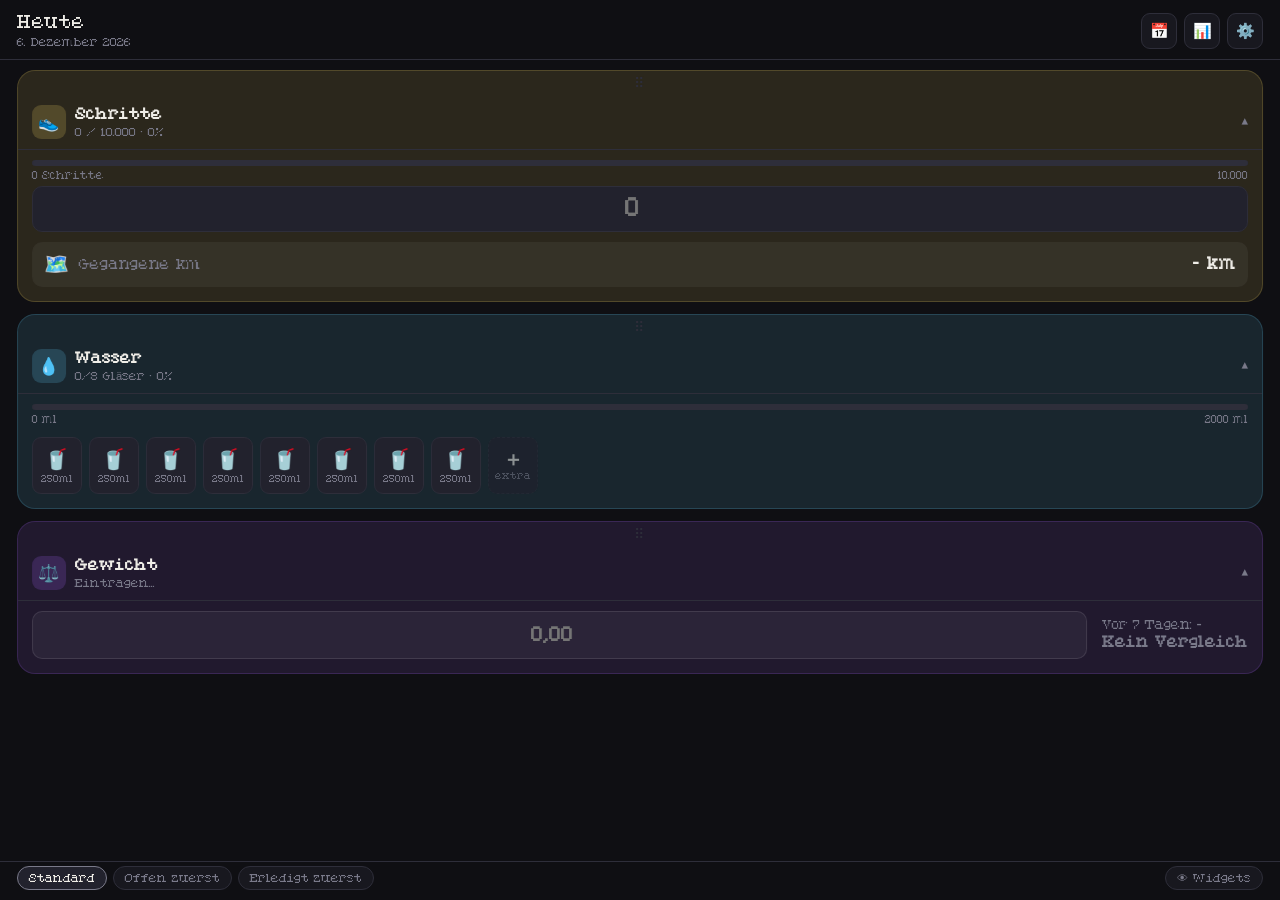
==== commit e41864f4: "Major changes, overall new things, dont want to list em all" ====
--- a/index.html
+++ b/index.html
@@ -39,13 +39,11 @@
 
 <div class="toast" id="toast"></div>
 
-<!-- Statistiken Overlay -->
 <div class="wvis-ov" id="stats-ov" style="z-index:350">
   <div class="ovhdr">
     <h2>📊 Statistiken</h2>
     <button class="back" onclick="closeStats()">✕</button>
   </div>
-  <!-- Zeitraum & Metrik-Chips -->
   <div style="flex-shrink:0;padding:10px 17px 0;display:flex;flex-direction:column;gap:8px">
     <div style="display:flex;gap:6px;overflow-x:auto;scrollbar-width:none">
       <div class="schip active" id="sp-7"  onclick="setStatsPeriod(7,this)">7 Tage</div>
@@ -55,11 +53,9 @@
     </div>
     <div style="display:flex;gap:6px;flex-wrap:wrap" id="stats-metric-chips"></div>
   </div>
-  <!-- Diagramme -->
   <div style="flex:1;overflow-y:auto;padding:12px 17px 30px;display:flex;flex-direction:column;gap:18px" id="stats-charts"></div>
 </div>
 
-<!-- Widget Sichtbarkeit -->
 <div class="wvis-ov" id="wvis-ov">
   <div class="ovhdr"><h2>👁 Widgets</h2><button class="back" onclick="closeWVis()">✕</button></div>
   <div class="wvis-list" id="wvis-list"></div>
@@ -68,9 +64,10 @@
 <div class="ov" id="ov-menu">
   <div class="ovhdr"><h2>⚙️ Einstellungen</h2><button class="back" onclick="closeMenu()">✕</button></div>
   <div class="mcards">
-    <div class="mcard" onclick="goSub('ov-steps')"><div class="mcard-ico">👟</div><div class="mcard-txt"><b>Schritte</b><small>Tagesziel</small></div><div class="mcard-arr">›</div></div>
-    <div class="mcard" onclick="goSub('ov-water')"><div class="mcard-ico">💧</div><div class="mcard-txt"><b>Wasser</b><small>Tagesziel, Glasgröße</small></div><div class="mcard-arr">›</div></div>
+    <div class="mcard" onclick="goSub('ov-steps')"><div class="mcard-ico">👟</div><div class="mcard-txt"><b>Schritte</b><small>Ziel & Anzeige</small></div><div class="mcard-arr">›</div></div>
+    <div class="mcard" onclick="goSub('ov-water')"><div class="mcard-ico">💧</div><div class="mcard-txt"><b>Wasser</b><small>Ziel, Glas & Anzeige</small></div><div class="mcard-arr">›</div></div>
     <div class="mcard" onclick="goSub('ov-smoke')"><div class="mcard-ico">🚬</div><div class="mcard-txt"><b>Rauchen</b><small>Tagesziel</small></div><div class="mcard-arr">›</div></div>
+    <div class="mcard" onclick="goSub('ov-teeth')"><div class="mcard-ico">🦷</div><div class="mcard-txt"><b>Zähneputzen</b><small>Tagesziel</small></div><div class="mcard-arr">›</div></div>
     <div class="mcard" onclick="goSub('ov-groups')"><div class="mcard-ico">🗂</div><div class="mcard-txt"><b>Gruppen</b><small>Wochentage zuweisen</small></div><div class="mcard-arr">›</div></div>
     <div class="mcard" onclick="goSub('ov-ex')"><div class="mcard-ico">🏋️</div><div class="mcard-txt"><b>Übungen</b><small>Sets, Wiederholungen, Gruppe</small></div><div class="mcard-arr">›</div></div>
     <div class="mcard" onclick="goSub('ov-meals')"><div class="mcard-ico">🥗</div><div class="mcard-txt"><b>Mahlzeiten</b><small>Kalorien, Beschreibung, Mealtime</small></div><div class="mcard-arr">›</div></div>
@@ -82,8 +79,16 @@
   <div class="ovhdr"><button class="back" onclick="backSub('ov-steps')">‹</button><h2>👟 Schritte</h2></div>
   <div class="mscroll">
     <section>
-      <h3>Tagesziel</h3>
+      <h3>Tagesziel & Anzeige</h3>
       <div class="frow"><label>Ziel (Schritte)</label><input class="fi num" type="number" id="s-steps-goal" min="1000" max="100000" step="500" oninput="onStepsC()" style="width:110px"></div>
+      <div class="frow">
+        <label>Statistik Anzeige</label>
+        <select class="fi flex" id="s-steps-unit" onchange="onStepsC()">
+          <option value="pct">% (Fortschritt)</option>
+          <option value="steps">Schritte</option>
+          <option value="km">Kilometer (km)</option>
+        </select>
+      </div>
     </section>
   </div>
 </div>
@@ -92,10 +97,28 @@
   <div class="ovhdr"><button class="back" onclick="backSub('ov-water')">‹</button><h2>💧 Wasser</h2></div>
   <div class="mscroll">
     <section>
-      <h3>Ziel & Glas</h3>
+      <h3>Ziel, Glas & Anzeige</h3>
       <div class="frow"><label>Tagesziel (ml)</label><input class="fi num" type="number" id="s-goal" min="500" max="15000" step="100" oninput="onWC()"></div>
       <div class="frow"><label>Glasgröße (ml)</label><input class="fi num" type="number" id="s-gml" min="50" max="2000" step="50" oninput="onWC()"></div>
+      <div class="frow">
+        <label>Statistik Anzeige</label>
+        <select class="fi flex" id="s-water-unit" onchange="onWC()">
+          <option value="pct">% (Fortschritt)</option>
+          <option value="ml">Milliliter (ml)</option>
+          <option value="l">Liter (L)</option>
+        </select>
+      </div>
       <div class="wnote" id="wnote"></div>
+    </section>
+  </div>
+</div>
+
+<div class="ov" id="ov-teeth">
+  <div class="ovhdr"><button class="back" onclick="backSub('ov-teeth')">‹</button><h2>🦷 Zähneputzen</h2></div>
+  <div class="mscroll">
+    <section>
+      <h3>Tagesziel</h3>
+      <div class="frow"><label>Wie oft täglich?</label><input class="fi num" type="number" id="s-teeth-goal" min="1" max="10" step="1" oninput="onTeethC()" style="width:110px"></div>
     </section>
   </div>
 </div>
@@ -165,7 +188,6 @@
   </div>
 </div>
 
-<!-- Cheat Meal Overlay – mit Vorauswahl -->
 <div class="ov" id="ov-cheat">
   <div class="ovhdr"><h2>🍩 Cheat Meal</h2><button class="back" onclick="closeCheat()">✕</button></div>
   <div class="mscroll">
@@ -215,7 +237,6 @@
   </div>
 </div>
 
-<!-- Kalender – mit Swipe -->
 <div class="ov" id="ov-cal">
   <div class="ovhdr"><h2>📅 Kalender</h2><button class="back" onclick="closeCal()">✕</button></div>
   <div class="mscroll" style="overflow:hidden;display:flex;flex-direction:column;padding:10px 14px 20px">
--- a/style.css
+++ b/style.css
@@ -66,7 +66,6 @@
 .prog{margin:10px 0 4px}
 .pbar{height:6px;background:var(--border);border-radius:99px;overflow:hidden}
 .pfill{height:100%;border-radius:99px;transition:width .32s ease;min-width:0}
-/* Gewicht - Lila */
 .widget[id^="wg-"] {
     background: rgba(160, 96, 240, 0.12) !important;
     border: 1px solid rgba(160, 96, 240, 0.2);
@@ -153,33 +152,26 @@
 .toast{position:fixed;bottom:80px;left:50%;transform:translateX(-50%) translateY(12px);background:var(--accent);color:#111;padding:8px 17px;border-radius:99px;font-size:12px;font-weight:600;opacity:0;pointer-events:none;transition:all .22s;z-index:700;white-space:nowrap}
 .toast.show{opacity:1;transform:translateX(-50%) translateY(0)}
 .empty{text-align:center;padding:14px 0;color:var(--muted);font-size:12px}
-/* ══ SWIPE CONTAINER ══ */
 .swipe-wrap{flex:1;overflow:hidden;position:relative;display:flex;flex-direction:column;min-height:0}
 .swipe-inner{display:flex;width:300%;height:100%;transition:transform .28s cubic-bezier(.4,0,.2,1);will-change:transform;transform:translateX(-33.333%)}
 .swipe-inner.no-anim{transition:none}
 .swipe-page{flex-shrink:0;width:33.3333%;height:100%;overflow-y:auto;-webkit-overflow-scrolling:touch;padding:10px 17px 30px}
-/* ══ HEADER ══ */
 .hdr-date-wrap{display:flex;flex-direction:column}
 .hdr-date-wrap .hdr-title{font-size:17px;letter-spacing:-.3px;line-height:1.2}
 .hdr-date-wrap .hdr-sub{font-size:11px;color:var(--muted);display:block;margin-top:1px}
-/* ══ SORT BAR at bottom ══ */
 .bbar-sort{flex-shrink:0;display:flex;gap:6px;padding:4px 17px 10px;overflow-x:auto;scrollbar-width:none;background:var(--bg);border-top:1px solid var(--border)}
 .bbar-sort::-webkit-scrollbar{display:none}
 
-/* hide old bottom bar */
 .bbar{display:none!important}
 
-/* ══ EXPORT/IMPORT in settings ══ */
 .exp-row{display:flex;gap:8px;margin-top:8px}
 .exp-btn{flex:1;padding:10px;border-radius:var(--rsm);font-size:13px;font-weight:600;cursor:pointer;font-family:inherit;border:1px solid var(--border);background:var(--surface2);color:var(--text);display:flex;align-items:center;justify-content:center;gap:5px;transition:all .13s}
 .exp-btn:active{transform:scale(.95)}
-/* ══ OVERLAYS ══ */
 .ov{display:none;position:fixed;inset:0;z-index:200;background:var(--bg);flex-direction:column}
 .ov.open{display:flex}
 .ovhdr{flex-shrink:0;background:var(--surface);border-bottom:1px solid var(--border);padding:13px 17px;display:flex;align-items:center;gap:11px}
 .ovhdr h2{font-size:19px;flex:1}
 .back{background:none;border:none;color:var(--muted);font-size:22px;cursor:pointer;line-height:1;padding:0 3px}
-/* Kalender nicht scrollbar */
 #ov-cal{overflow:hidden}
 #ov-cal .mscroll{flex:1;overflow:hidden;padding:10px 14px 20px;display:flex;flex-direction:column}
 .mscroll{flex:1;overflow-y:auto;-webkit-overflow-scrolling:touch;padding:14px 17px 40px}
@@ -199,18 +191,17 @@
 .cal-day .cdn{font-size:13px;font-weight:500;line-height:1;text-align:center;flex-shrink:0}
 
 .cal-day.all-done {
-    background: rgba(212, 175, 55, 0.2) !important; /* Goldener Hintergrund */
+    background: rgba(212, 175, 55, 0.2) !important;
     border: 1px solid rgba(212, 175, 55, 0.5) !important;
     box-shadow: inset 0 0 10px rgba(212, 175, 55, 0.3);
 }
 
 .cal-day.all-done .cdn {
-    color: #ffd700 !important; /* Goldene Zahl */
+    color: #ffd700 !important;
     font-weight: bold;
     text-shadow: 0 0 5px rgba(212, 175, 55, 0.5);
 }
 
-/* Kleiner Stern als Indikator */
 .cal-day.all-done::after {
     content: '⭐';
     position: absolute;
@@ -226,13 +217,12 @@
 .cl-item{display:flex;align-items:center;gap:4px;font-size:10px;color:var(--muted)}
 .cl-dot{width:7px;height:7px;border-radius:99px}
 
-/* Schritte Widget */
 .steps-row{display:flex;gap:8px;margin-top:11px}
 .step-btn{flex:1;padding:10px 6px;border-radius:var(--rsm);border:1.5px solid var(--border);background:var(--surface2);display:flex;flex-direction:column;align-items:center;gap:4px;cursor:pointer;font-size:11px;color:var(--muted);transition:all .12s;font-family:inherit}
 .step-btn:active{transform:scale(.9)}
 .step-btn span{font-size:18px}
 .step-inp-row{display:flex;align-items:center;gap:8px;margin-top:11px}
-.step-inp{flex:1;padding:9px 11px;border-radius:var(--rsm);background:var(--surface2);border:1px solid var(--border);color:var(--text);font-size:22px;font-weight:700;font-family:inherit;text-align:center;outline:none;width:100%}/* menu cards */
+.step-inp{flex:1;padding:9px 11px;border-radius:var(--rsm);background:var(--surface2);border:1px solid var(--border);color:var(--text);font-size:22px;font-weight:700;font-family:inherit;text-align:center;outline:none;width:100%}
 .mcards{flex:1;overflow-y:auto;padding:14px 17px;display:flex;flex-direction:column;gap:10px}
 .mcard{background:var(--surface);border:1px solid var(--border);border-radius:var(--r);padding:15px 16px;display:flex;align-items:center;gap:13px;cursor:pointer;transition:all .13s}
 .mcard:active{background:var(--surface2)}
@@ -240,7 +230,6 @@
 .mcard-txt b{font-size:14px;font-weight:600;display:block}
 .mcard-txt small{font-size:12px;color:var(--muted);margin-top:2px;display:block}
 .mcard-arr{font-size:16px;color:var(--muted);margin-left:auto}
-/* fields */
 .frow{display:flex;align-items:center;gap:9px;margin-bottom:9px}
 .frow label{font-size:13px;flex:1}
 .fi{padding:8px 10px;border-radius:var(--rsm);background:var(--surface2);border:1px solid var(--border);color:var(--text);font-size:13px;font-family:inherit}
@@ -254,7 +243,23 @@
 .dchips{display:flex;gap:5px;flex-wrap:wrap;margin-bottom:10px}
 .dchip{padding:5px 10px;border-radius:6px;font-size:12px;font-weight:600;cursor:pointer;border:1px solid var(--border);background:var(--surface2);color:var(--muted);transition:all .12s}
 .dchip.on{background:var(--accent);color:#111;border-color:var(--accent)}
-.cfg-list{display:flex;flex-direction:column;gap:7px;margin-bottom:12px}
+.cfg-list {
+  display: flex;
+  flex-direction: column;
+  gap: 7px;
+  margin-bottom: 12px;
+  max-height: 260px;
+  overflow-y: auto;
+  overflow-x: hidden;
+  padding-right: 4px;
+}
+.cfg-list::-webkit-scrollbar {
+  width: 4px;
+}
+.cfg-list::-webkit-scrollbar-thumb {
+  background: var(--border);
+  border-radius: 4px;
+}
 .crow{margin-bottom:0}
 
 .sit-wrap{position:relative;overflow:hidden;border-radius:var(--rsm);margin-bottom:7px}
@@ -285,7 +290,6 @@
 .pk{background:var(--accent3);color:#111}
 .gy{background:var(--surface2);border:1px solid var(--border);color:var(--text)}
 .full{width:100%}
-/* icon picker */
 .ipov{display:none;position:fixed;inset:0;background:rgba(0,0,0,.8);z-index:400;align-items:flex-end;justify-content:center}
 .ipov.open{display:flex}
 .ipbox{background:var(--surface);border-radius:var(--r) var(--r) 0 0;width:100%;max-width:480px;padding:16px;border-top:1px solid var(--border);max-height:54vh;overflow-y:auto}
@@ -303,9 +307,9 @@
 
 body, input, textarea, button, select, h1 {
   font-family: 'PixelatedElegance', sans-serif;
-    -webkit-user-select: none; /* Safari */
-  -moz-user-select: none;    /* Firefox */
-  -ms-user-select: none;     /* IE/Edge */
+    -webkit-user-select: none;
+  -moz-user-select: none;
+  -ms-user-select: none;
   user-select: none;
 }
 
@@ -314,15 +318,12 @@
 .swipe-inner.no-anim{transition:none}
 .swipe-page{flex-shrink:0;width:33.3333%;height:100%;overflow-y:auto;-webkit-overflow-scrolling:touch;padding:10px 17px 30px}
 
-/* Widget toggle button */
 .widget-toggle-btn{display:flex;align-items:center;justify-content:center;padding:5px 17px 2px;background:var(--bg)}
 .wvis-btn{font-size:11px;color:var(--muted);border:1px solid var(--border);background:var(--surface);border-radius:99px;padding:3px 10px;cursor:pointer;font-family:inherit;transition:all .13s}
 .wvis-btn:active{transform:scale(.93)}
 
-/* Widget hidden state */
 .widget.hidden-widget{display:none}
 
-/* Widget visibility overlay */
 .wvis-ov{display:none;position:fixed;inset:0;z-index:300;background:var(--bg);flex-direction:column}
 .wvis-ov.open{display:flex}
 .wvis-list{flex:1;overflow-y:auto;padding:14px 17px;display:flex;flex-direction:column;gap:10px}
@@ -331,13 +332,27 @@
 .wvis-check{width:22px;height:22px;border-radius:6px;border:1.5px solid var(--border);display:flex;align-items:center;justify-content:center;font-size:13px;flex-shrink:0;margin-left:auto;transition:all .12s}
 .wvis-item.active .wvis-check{background:var(--accent);border-color:var(--accent);color:#111}
 
-/* Group inactive badge */
 .grp-inactive-badge{font-size:10px;padding:2px 7px;border-radius:99px;background:rgba(255,100,100,.12);color:#f06060;font-weight:600;margin-left:4px}
 
-/* Cheat meal picker */
 .cm-pick-section{margin-bottom:10px}
 .cm-pick-label{font-size:11px;color:var(--muted);font-weight:600;text-transform:uppercase;letter-spacing:.4px;margin-bottom:7px;display:block}
-.cm-prev-list{display:flex;flex-direction:column;gap:6px;margin-bottom:10px}
+.cm-prev-list {
+  display: flex;
+  flex-direction: column;
+  gap: 6px;
+  margin-bottom: 10px;
+  max-height: 220px;
+  overflow-y: auto;
+  overflow-x: hidden;
+  padding-right: 4px;
+}
+.cm-prev-list::-webkit-scrollbar {
+  width: 4px;
+}
+.cm-prev-list::-webkit-scrollbar-thumb {
+  background: var(--border);
+  border-radius: 4px;
+}
 .cm-prev-item{background:var(--surface2);border:1px solid var(--border);border-radius:var(--rsm);padding:9px 12px;display:flex;align-items:center;gap:9px;cursor:pointer;transition:all .12s}
 .cm-prev-item:active{background:var(--surface);transform:scale(.97)}
 .cm-prev-item.selected{border-color:var(--accent);background:rgba(200,240,96,.06)}
@@ -345,10 +360,8 @@
 .cm-sep::before,.cm-sep::after{content:'';position:absolute;top:50%;width:38%;height:1px;background:var(--border)}
 .cm-sep::before{left:0}.cm-sep::after{right:0}
 
-/* Cal swipe */
 #ov-cal .cal-body{flex:1;overflow:hidden;display:flex;flex-direction:column}
 
-/* Rauchen Widget */
 .widget[id^="wsmk-"] {
   background: rgba(180, 100, 40, 0.12) !important;
   border: 1px solid rgba(180, 100, 40, 0.25);
@@ -357,11 +370,19 @@
 .gbtn.smk-on { border-color: #e08040 !important; background: rgba(224,128,64,.15) !important; }
 .smk-grid .gbtn { opacity: 0.35; }
 .smk-grid .gbtn.smk-on { opacity: 1; }
-/* ── +1 Extra Chip im Grid ── */
 .gbtn.extra-add {
   border-style: dashed;
   opacity: 0.55;
   transition: opacity .15s;
 }
 .gbtn.extra-add:active { opacity: 1; }
-.gbtn.extra-add span { font-size: 20px; font-weight: 700; line-height: 1; }+.gbtn.extra-add span { font-size: 20px; font-weight: 700; line-height: 1; }
+
+.widget[id^="wtb-"] {
+    background: rgba(96, 240, 200, 0.12) !important;
+    border: 1px solid rgba(96, 240, 200, 0.2);
+}
+.pfill.tb { background: #60f0c8 !important; }
+.gbtn.tb-on { border-color: #60f0c8 !important; background: rgba(96, 240, 200, .15) !important; }
+.tb-grid .gbtn { opacity: 0.35; }
+.tb-grid .gbtn.tb-on { opacity: 1; }
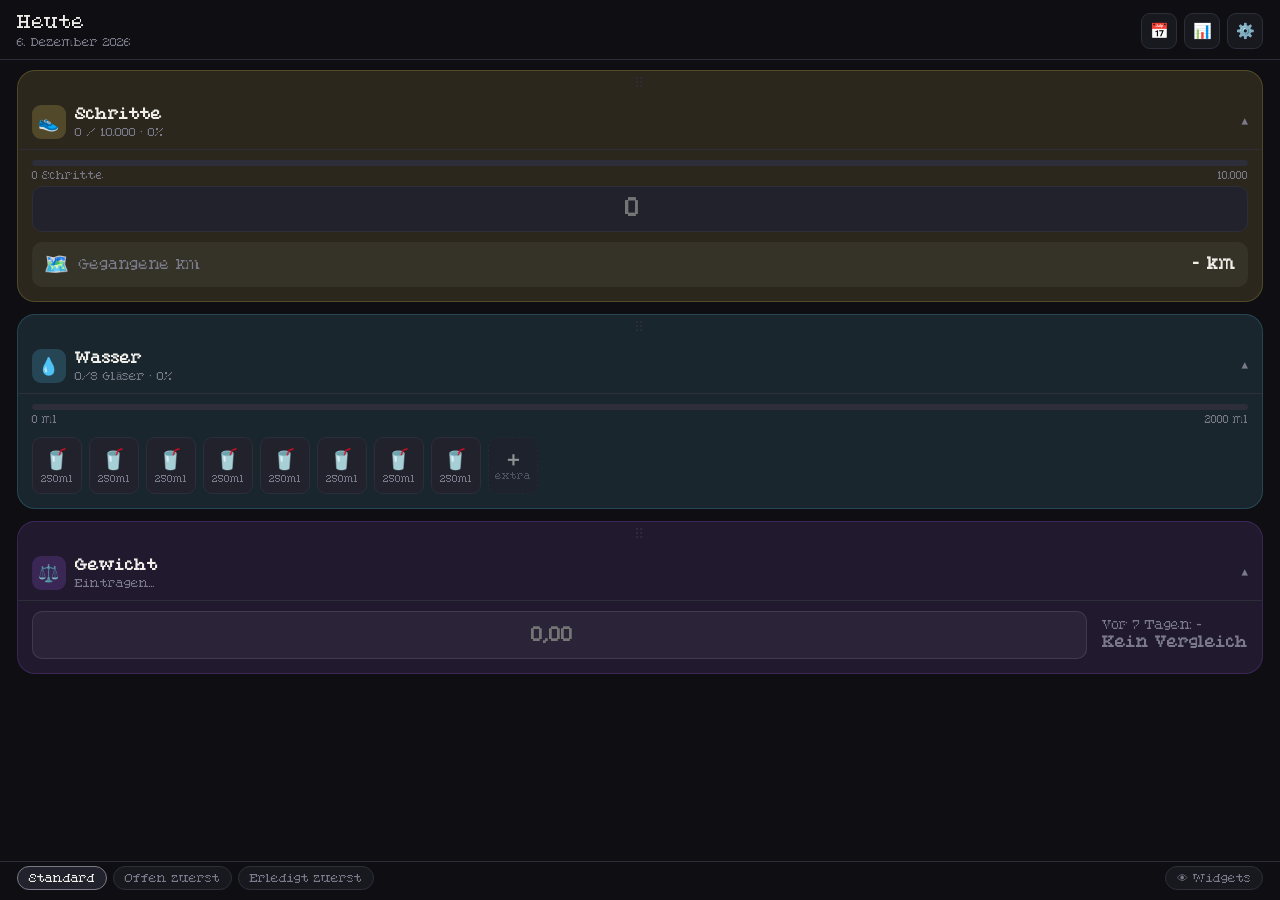
==== commit e9791a8f: "Updated Reset Button View" ====
--- a/index.html
+++ b/index.html
@@ -71,7 +71,7 @@
     <div class="mcard" onclick="goSub('ov-groups')"><div class="mcard-ico">🗂</div><div class="mcard-txt"><b>Gruppen</b><small>Wochentage zuweisen</small></div><div class="mcard-arr">›</div></div>
     <div class="mcard" onclick="goSub('ov-ex')"><div class="mcard-ico">🏋️</div><div class="mcard-txt"><b>Übungen</b><small>Sets, Wiederholungen, Gruppe</small></div><div class="mcard-arr">›</div></div>
     <div class="mcard" onclick="goSub('ov-meals')"><div class="mcard-ico">🥗</div><div class="mcard-txt"><b>Mahlzeiten</b><small>Kalorien, Beschreibung, Mealtime</small></div><div class="mcard-arr">›</div></div>
-    <div class="mcard" onclick="goSub('ov-data')"><div class="mcard-ico">💾</div><div class="mcard-txt"><b>Daten</b><small>Export & Import</small></div><div class="mcard-arr">›</div></div>
+    <div class="mcard" onclick="goSub('ov-data')"><div class="mcard-ico">💾</div><div class="mcard-txt"><b>Daten</b><small>Export & Import & Reset</small></div><div class="mcard-arr">›</div></div>
   </div>
 </div>
 
@@ -234,6 +234,11 @@
         <label class="exp-btn">📥 Importieren<input type="file" id="impin" accept=".json" onchange="importData(this)" style="display:none"></label>
       </div>
     </section>
+    <section style="margin-top:20px">
+      <h3>Zurücksetzen</h3>
+      <div class="wnote" style="background:rgba(255,59,48,0.1);color:#ff3b30">Achtung: Dies löscht alle deine Einträge, Übungen und Einstellungen unwiderruflich!</div>
+      <button class="btn-reset" onclick="resetAllData()">🔄Alles zurücksetzen</button>
+    </section>
   </div>
 </div>
 
--- a/style.css
+++ b/style.css
@@ -121,7 +121,28 @@
   user-select: none;
 }
 .sort-btn:active { color: var(--accent); }
-
+.btn-reset {
+  display: block;
+  width: 50%;
+  margin: 15px auto 0;
+  padding: 10px;
+  border-radius: var(--rsm);
+  background: rgba(255, 59, 48, 0.1);
+  border: 1px solid #ff3b30;
+  color: #ff3b30;
+  font-size: 12px;
+  font-weight: 600;
+  cursor: pointer;
+  font-family: inherit;
+  transition: all 0.13s;
+  text-align: center;
+}
+
+.btn-reset:active {
+  transform: scale(0.95);
+  background: #ff3b30;
+  color: #fff;
+}
 .plbl{font-size:10px;color:var(--muted);margin-top:4px;display:flex;justify-content:space-between}
 .glasses{display:flex;flex-wrap:wrap;gap:7px;margin-top:11px}
 .gbtn{width:50px;height:57px;border-radius:9px;border:1.5px solid var(--border);display:flex;flex-direction:column;align-items:center;justify-content:center;cursor:pointer;font-size:20px;background:var(--surface2);transition:all .13s}
@@ -248,7 +269,7 @@
   flex-direction: column;
   gap: 7px;
   margin-bottom: 12px;
-  max-height: 260px;
+  height: 260px;
   overflow-y: auto;
   overflow-x: hidden;
   padding-right: 4px;
@@ -262,7 +283,13 @@
 }
 .crow{margin-bottom:0}
 
-.sit-wrap{position:relative;overflow:hidden;border-radius:var(--rsm);margin-bottom:7px}
+.sit-wrap {
+  position: relative;
+  overflow: hidden;
+  border-radius: var(--rsm);
+  margin-bottom: 7px;
+  flex-shrink: 0;
+}
 .sit-bg{position:absolute;top:0;bottom:0;display:flex;align-items:center;padding:0 16px;font-size:18px;z-index:1}
 .sit-bg-l{left:0;color:#fff}
 .sit-bg-r{right:0;color:#fff}
@@ -341,7 +368,7 @@
   flex-direction: column;
   gap: 6px;
   margin-bottom: 10px;
-  max-height: 220px;
+  height: 220px;
   overflow-y: auto;
   overflow-x: hidden;
   padding-right: 4px;
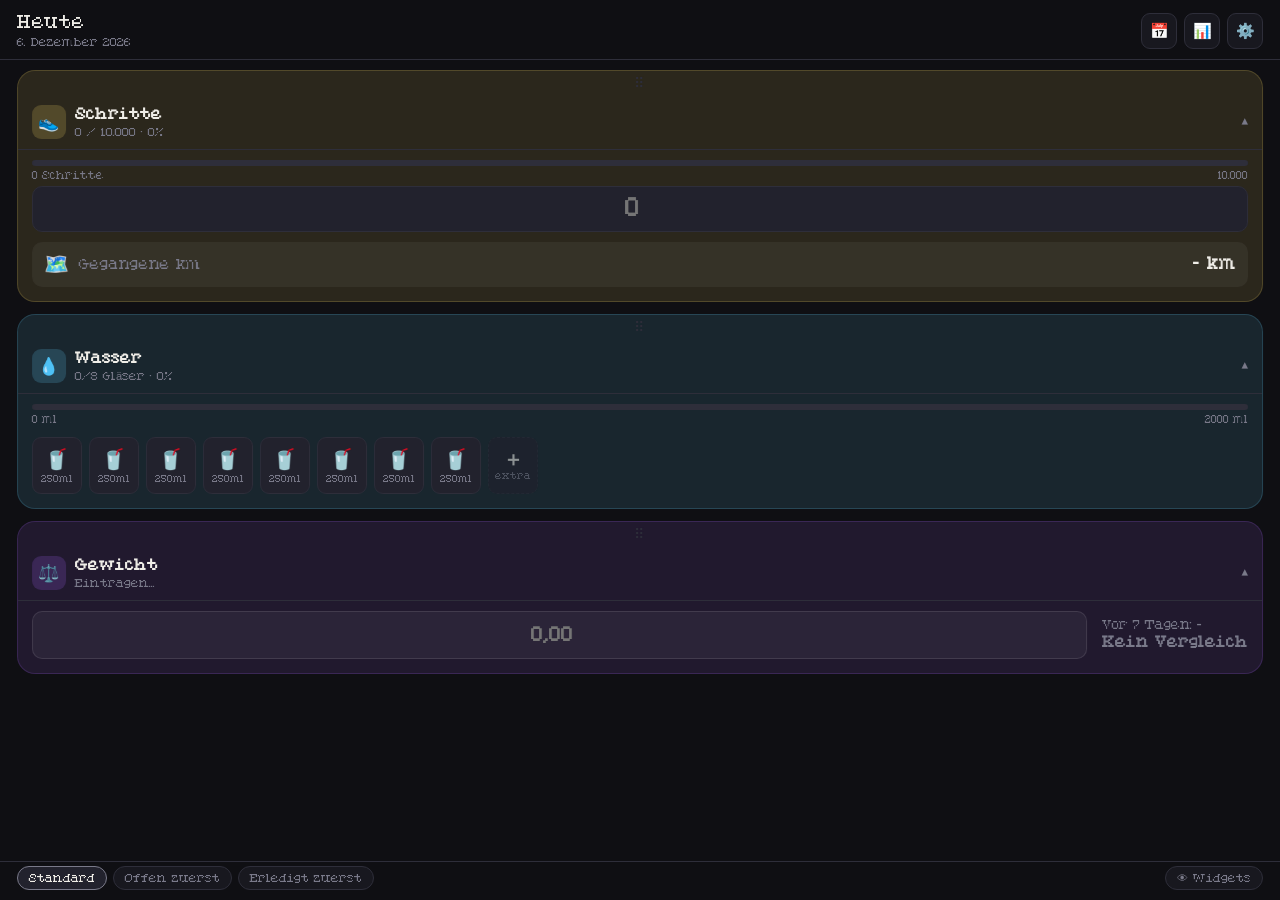
==== commit 7ec6f109: "edited sorting settings" ====
--- a/index.html
+++ b/index.html
@@ -66,11 +66,11 @@
   <div class="mcards">
     <div class="mcard" onclick="goSub('ov-steps')"><div class="mcard-ico">👟</div><div class="mcard-txt"><b>Schritte</b><small>Ziel & Anzeige</small></div><div class="mcard-arr">›</div></div>
     <div class="mcard" onclick="goSub('ov-water')"><div class="mcard-ico">💧</div><div class="mcard-txt"><b>Wasser</b><small>Ziel, Glas & Anzeige</small></div><div class="mcard-arr">›</div></div>
-    <div class="mcard" onclick="goSub('ov-smoke')"><div class="mcard-ico">🚬</div><div class="mcard-txt"><b>Rauchen</b><small>Tagesziel</small></div><div class="mcard-arr">›</div></div>
-    <div class="mcard" onclick="goSub('ov-teeth')"><div class="mcard-ico">🦷</div><div class="mcard-txt"><b>Zähneputzen</b><small>Tagesziel</small></div><div class="mcard-arr">›</div></div>
     <div class="mcard" onclick="goSub('ov-groups')"><div class="mcard-ico">🗂</div><div class="mcard-txt"><b>Gruppen</b><small>Wochentage zuweisen</small></div><div class="mcard-arr">›</div></div>
     <div class="mcard" onclick="goSub('ov-ex')"><div class="mcard-ico">🏋️</div><div class="mcard-txt"><b>Übungen</b><small>Sets, Wiederholungen, Gruppe</small></div><div class="mcard-arr">›</div></div>
     <div class="mcard" onclick="goSub('ov-meals')"><div class="mcard-ico">🥗</div><div class="mcard-txt"><b>Mahlzeiten</b><small>Kalorien, Beschreibung, Mealtime</small></div><div class="mcard-arr">›</div></div>
+    <div class="mcard" onclick="goSub('ov-smoke')"><div class="mcard-ico">🚬</div><div class="mcard-txt"><b>Rauchen</b><small>Tagesziel</small></div><div class="mcard-arr">›</div></div>
+    <div class="mcard" onclick="goSub('ov-teeth')"><div class="mcard-ico">🦷</div><div class="mcard-txt"><b>Zähneputzen</b><small>Tagesziel</small></div><div class="mcard-arr">›</div></div>
     <div class="mcard" onclick="goSub('ov-data')"><div class="mcard-ico">💾</div><div class="mcard-txt"><b>Daten</b><small>Export & Import & Reset</small></div><div class="mcard-arr">›</div></div>
   </div>
 </div>
@@ -166,6 +166,13 @@
     <section>
       <h3>Kalorienziel</h3>
       <div class="frow"><label>Tagesziel (kcal)</label><input class="fi num" type="number" id="s-cal-goal" min="500" max="10000" step="100" oninput="onCalC()" style="width:110px"></div>
+      <div class="frow">
+        <label>Statistik Anzeige</label>
+        <select class="fi flex" id="s-meals-unit" onchange="onCalC()">
+          <option value="pct">% (Fortschritt)</option>
+          <option value="kcal">Kalorien (kcal)</option>
+        </select>
+      </div>
     </section>
     <section><h3>Bestehende Einträge</h3><div class="cfg-list" id="ml-list"></div></section>
     <section>
--- a/style.css
+++ b/style.css
@@ -123,7 +123,7 @@
 .sort-btn:active { color: var(--accent); }
 .btn-reset {
   display: block;
-  width: 50%;
+  width: 100%;
   margin: 15px auto 0;
   padding: 10px;
   border-radius: var(--rsm);
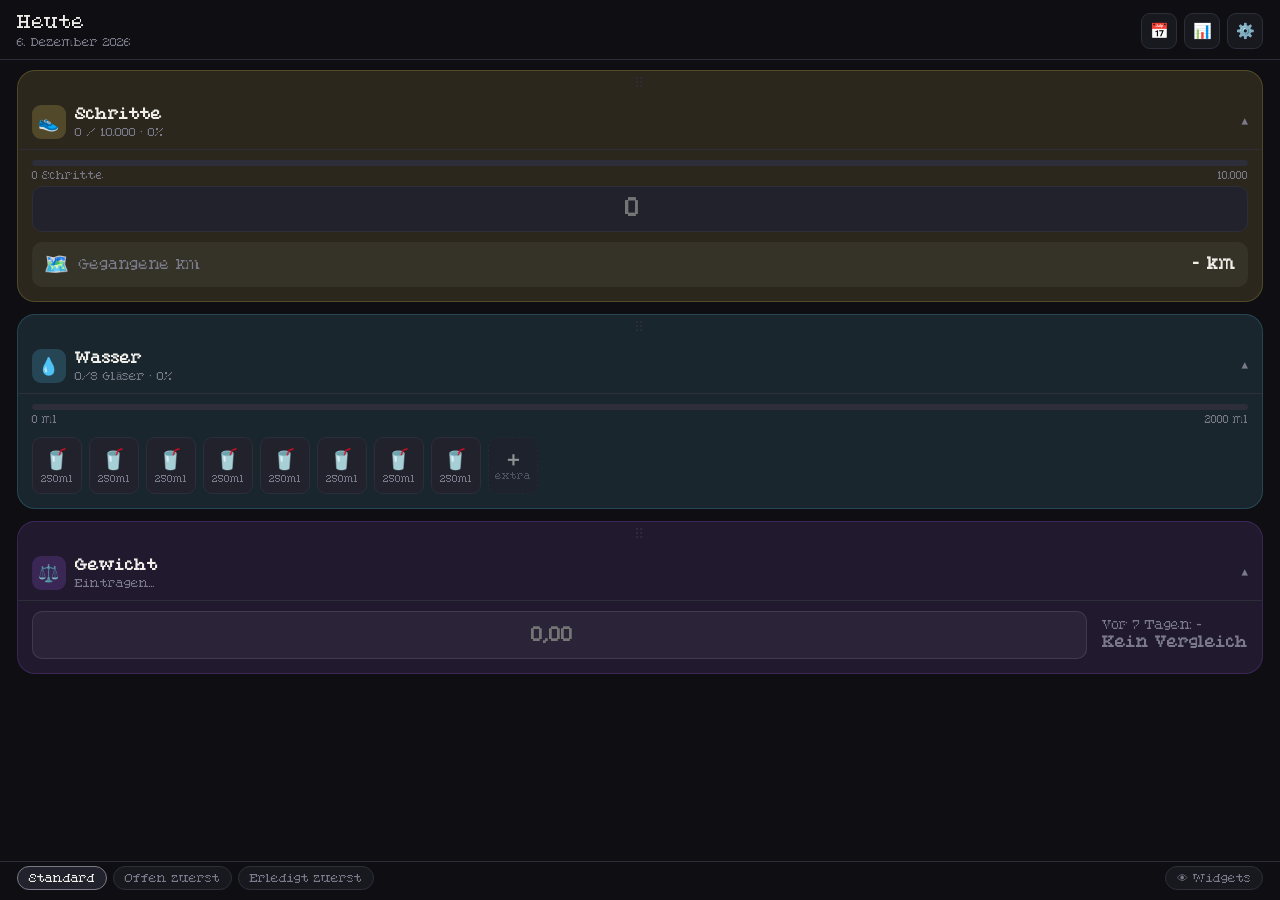
==== commit 910c7078: "Added bodyheight + steps calculation; fixed Gewicht vor 7 Tagen" ====
--- a/index.html
+++ b/index.html
@@ -81,6 +81,7 @@
     <section>
       <h3>Tagesziel & Anzeige</h3>
       <div class="frow"><label>Ziel (Schritte)</label><input class="fi num" type="number" id="s-steps-goal" min="1000" max="100000" step="500" oninput="onStepsC()" style="width:110px"></div>
+      <div class="frow"><label>Körpergröße (cm)</label><input class="fi num" type="number" id="s-steps-height" min="100" max="250" step="1" oninput="onStepsC()" style="width:110px"></div>
       <div class="frow">
         <label>Statistik Anzeige</label>
         <select class="fi flex" id="s-steps-unit" onchange="onStepsC()">
